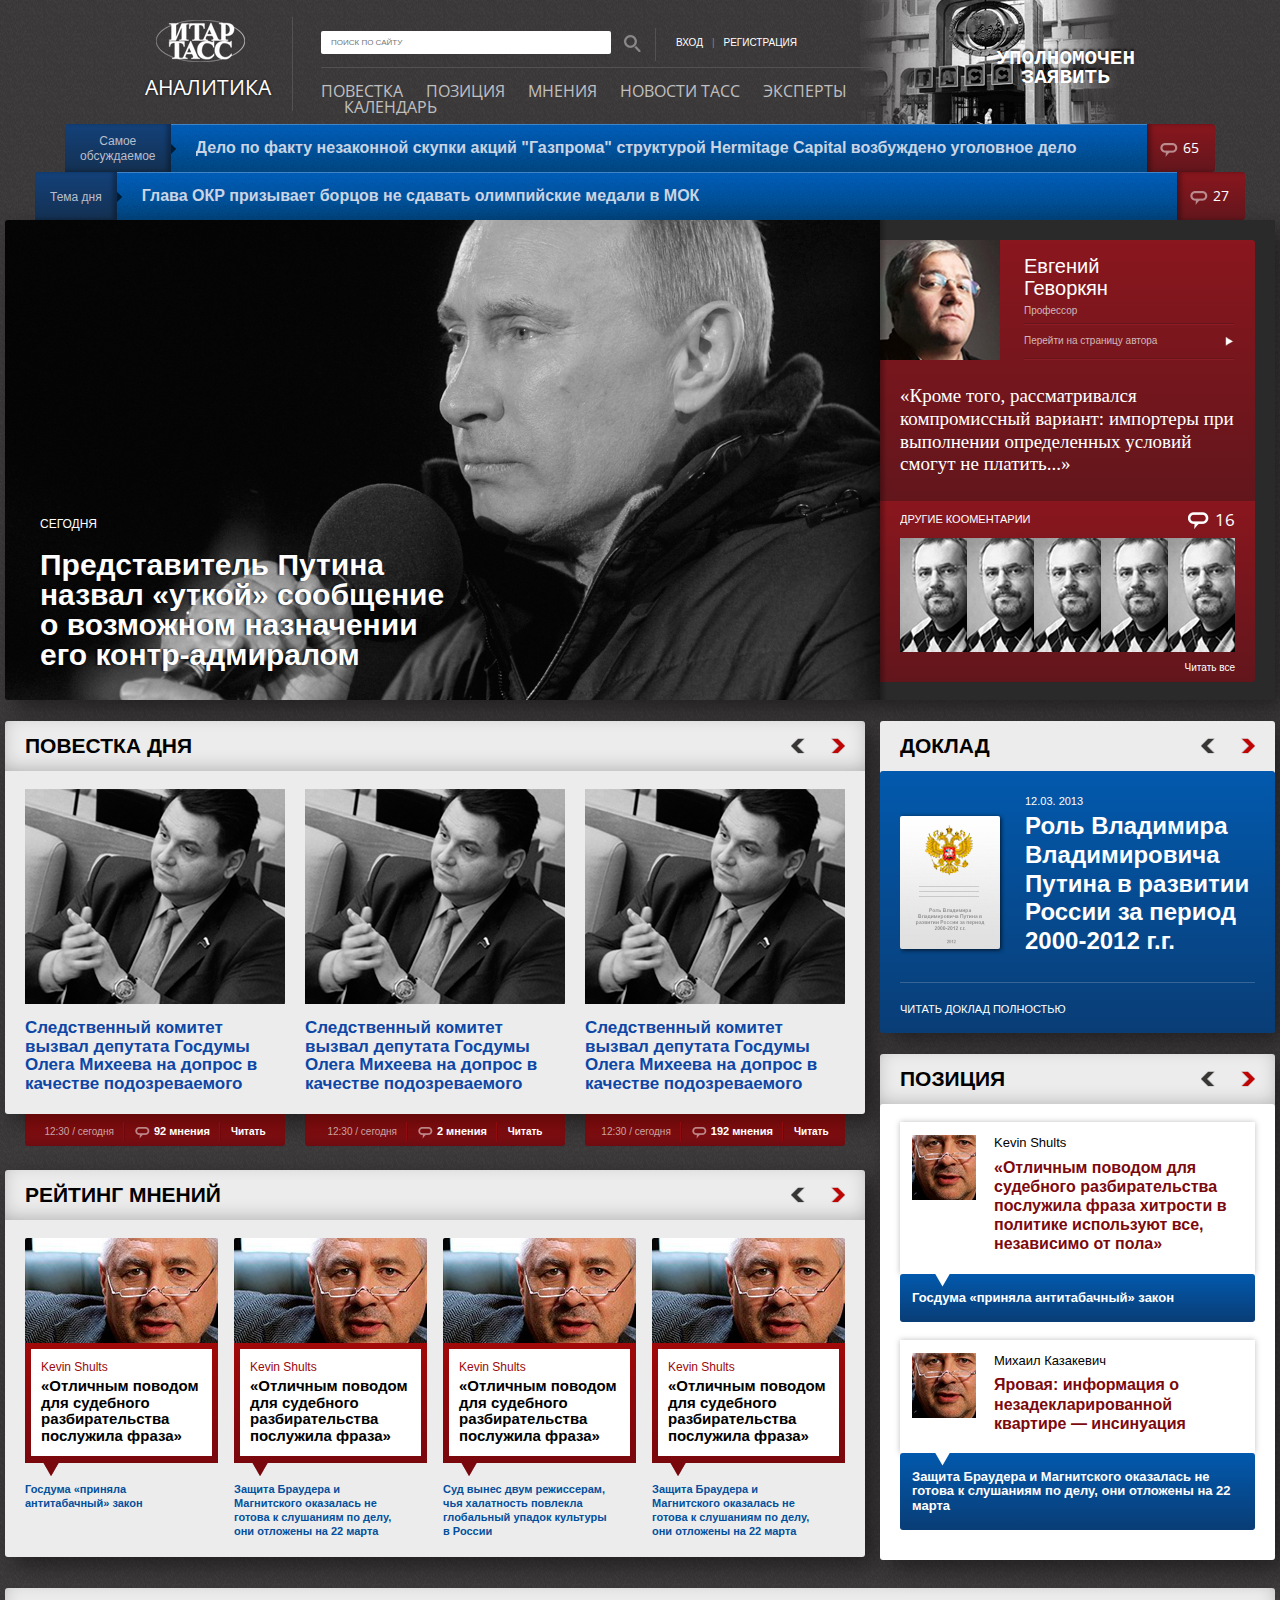
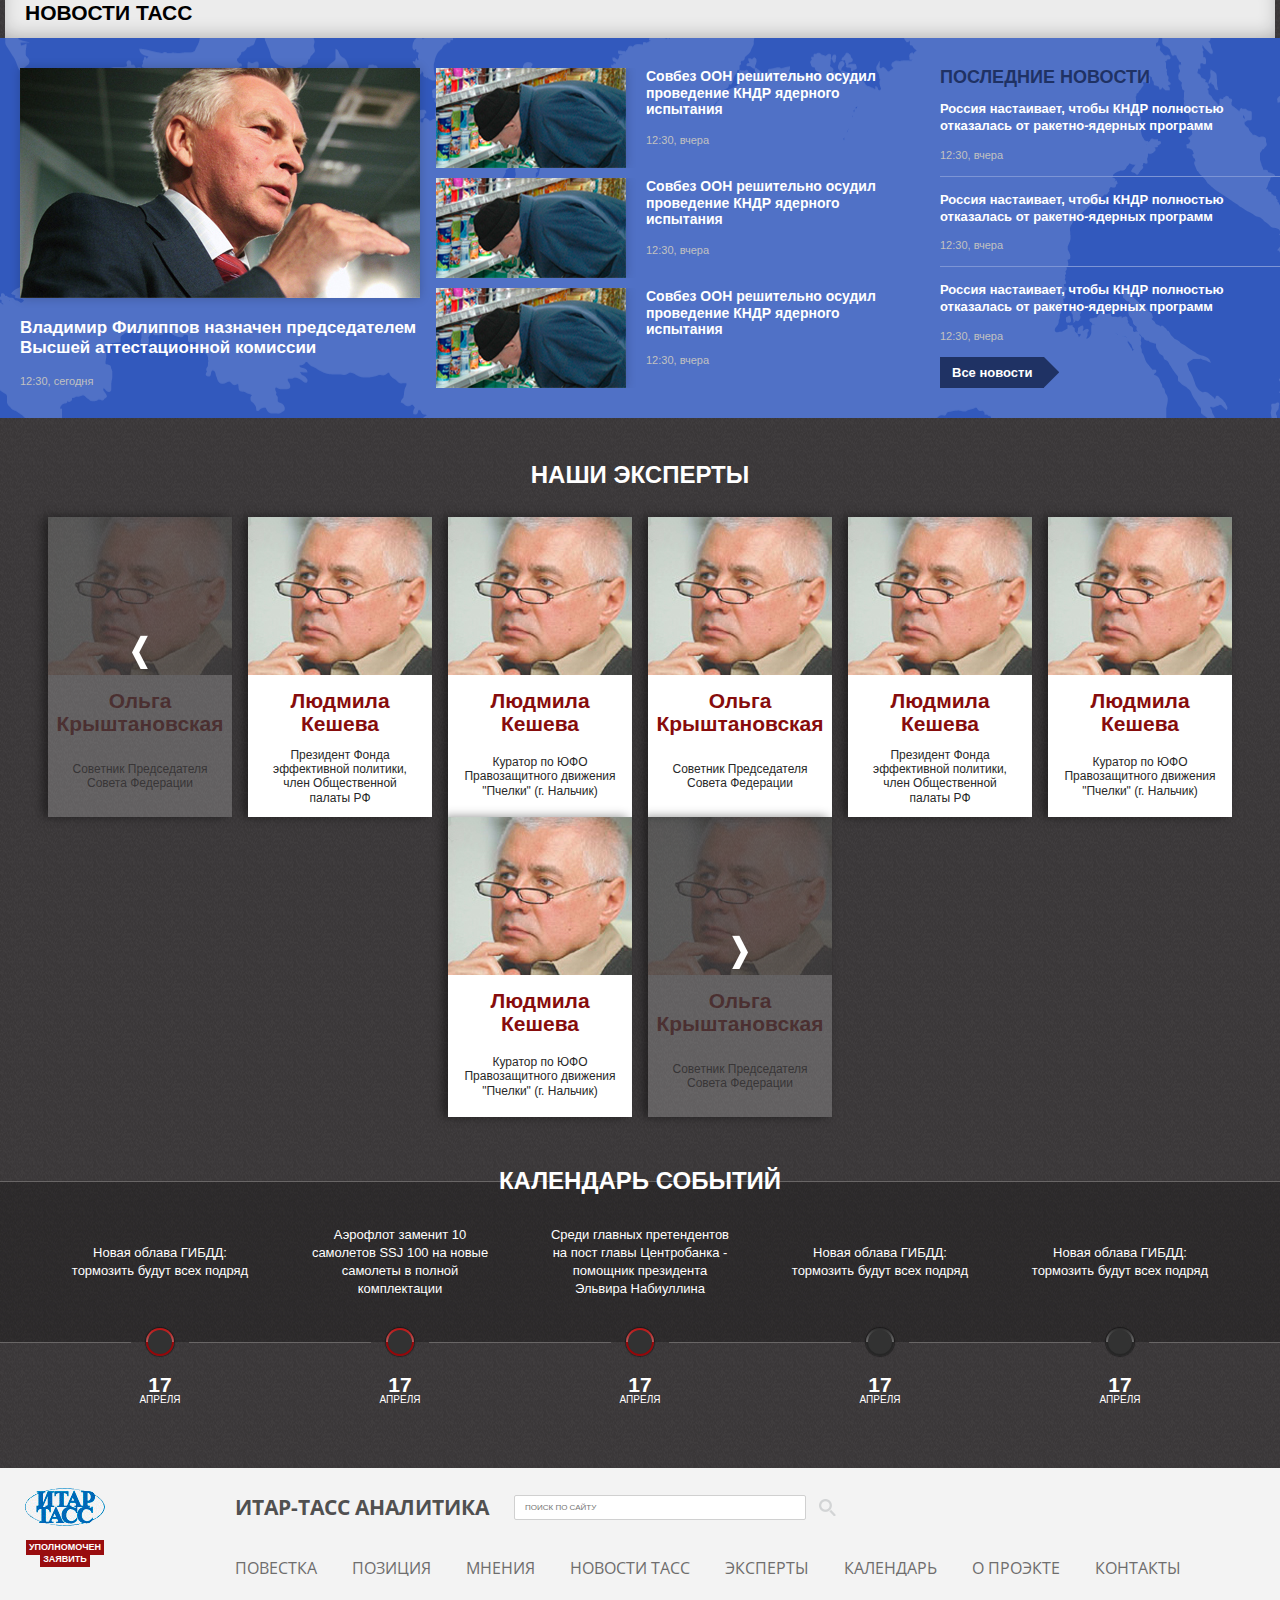
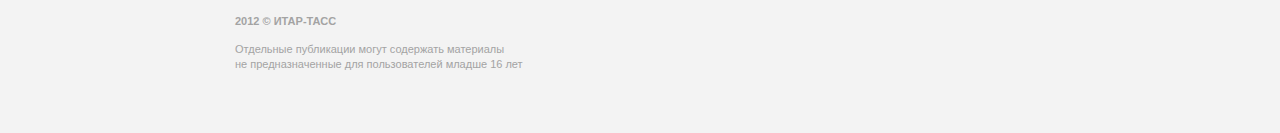
==== index.html @ 20879759 "all pages without popup and fixing in ie7-8" ====
<!doctype html>
<!--[if lte IE 8]><html lang="ru-RU" class="lteie8"><![endif]-->
<!--[if gt IE 8]><!--><html lang="ru-RU"><!--<![endif]-->
<head>
	<meta charset="utf-8">
	<title>Template</title>
	<link rel="stylesheet" media="screen" href="css/screen.css" >
	<!--[if lt IE 9]><script src="js/html5shiv.js"></script><![endif]-->
	<link href='http://fonts.googleapis.com/css?family=Open+Sans+Condensed:700&subset=latin,cyrillic' rel='stylesheet' type='text/css'>
	<script src="js/jquery.min.js"></script>
	<script src="js/common.js"></script>
</head>
<body>
<!-- BEGIN .wrap -->
<section class="wrap">
	<!-- BEGIN .header -->
	<header class="header">
		<a class="header__logo" href="#">	
			<i></i>
			<span>аналитика</span>
			<strong>ИТАР ТАСС</strong>			
		</a>
		<div class="header__block">
			<div class="header__top">
				<form class="search-form" action="">
					<input type="text" placeholder="ПОИСК ПО САЙТУ">
					<button type="submit"><i></i></button>
				</form>
				<div class="header__login">
					<a href="#">вход</a>
					<span>|</span>
					<a href="#">регистрация</a>
				</div>
			</div>
			<nav class="nav">
				<ul>
					<li><a href="#">Повестка</a></li>
					<li><a href="#">Позиция</a></li>
					<li><a href="#">Мнения</a></li>
					<li><a href="#">Новости ТАСС</a></li>
					<li><a href="#">Эксперты</a></li>
					<li><a href="#">Календарь</a></li>                     
				</ul>
			</nav>
		</div>
		<a class="header__link" href="#">уполномочен<br>заявить</a>
	</header>
	<!-- END .header -->
</section>
<section class="wrap wrap_main">
	<!-- BEGIN .main-top -->
	<div class="main-top">
		<div class="main-top__item main-top__item_discussed">
			<div class="main-top__title"><span>Самое<br>обсуждаемое</span><i></i></div>
			<div class="main-top__comm"><a href="#">65<i></i></a></div>
			<div class="main-top__link">
				<a href="#">Дело по факту незаконной скупки акций "Газпрома" структурой Hermitage Capital возбуждено уголовное дело</a>
			</div>			
		</div>
		<div class="main-top__item main-top__item_topic-day">
			<div class="main-top__title"><span>Тема дня</span><i></i></div>
			<div class="main-top__comm"><a href="#">27<i></i></a></div>
			<div class="main-top__link">
				<a href="#">Глава ОКР призывает борцов не сдавать олимпийские медали в МОК</a>
			</div>
		</div>
	</div>
	<!-- END .main-top -->
	<!-- BEGIN .main-block -->
	<div class="main-block">
		<div class="main-post">
			<a href="#">
				<img src="img/pic1.jpg" alt="">
				<div class="main-post__title">
					<span>Сегодня</span>
					<h1>Представитель Путина назвал «уткой» сообщение о возможном назначении его контр-адмиралом</h1>
				</div>
			</a>
		</div>
		<div class="main-author">
			<div class="main-author__top">
				<div class="main-author__info">
					<div class="main-author__pic">
						<a href="#"><img src="img/pic2.jpg" alt=""></a>
					</div>
					<div class="main-author__detail">
						<a class="main-author__name" href="#">Евгений<br>Геворкян</a>
						<span>Профессор</span>
						<a class="main-author__link" href="#">Перейти на страницу автора<i></i></a>
					</div>
				</div>
				<p>«Кроме того, рассматривался компромиссный вариант: импортеры при выполнении определенных условий смогут не платить...»</p>
			</div>
			<div class="main-author__comm">
				<div class="main-author__title">
					<span>Другие кооментарии</span>
					<a href="#">16<i></i></a>
				</div>
				<ul>
					<li><a href="#"><img src="img/pic3.jpg" alt=""></a></li>
					<li><a href="#"><img src="img/pic3.jpg" alt=""></a></li>
					<li><a href="#"><img src="img/pic3.jpg" alt=""></a></li>
					<li><a href="#"><img src="img/pic3.jpg" alt=""></a></li>
					<li><a href="#"><img src="img/pic3.jpg" alt=""></a></li>
				</ul>
				<div class="main-author__all">
					<a href="#">Читать все</a>
				</div>
			</div>
			</div>
		</div>
	</div>
	<!-- END .main-block -->
	<section class="l-cols l-cols_main">
		<section class="l-col-1">
			<!-- BEGIN .block -->		
			<div class="block">
				<div class="title">
					<h2 class="h2">повестка дня</h2>
					<div class="nav-btns">
						<button class="nav-btns__prev disabled"></button>
						<button class="nav-btns__next"></button>
					</div>
				</div>
				<div class="agenda">
					<ul class="agenda__list">
						<li class="agenda__item">
							<a href="#"><img src="img/pic4.jpg" alt=""></a>
							<a href="#">Следственный комитет вызвал депутата Госдумы Олега Михеева на допрос в качестве подозреваемого</a>
							<div class="agenda__meta">
								<ul>
									<li>12:30 / сегодня</li>
									<li><a href="#"><strong>92 мнения<i></i></strong></a></li>
									<li><a href="#">Читать</a></li>
								</ul>
							</div>
						</li>
						<li class="agenda__item">
							<a href="#"><img src="img/pic4.jpg" alt=""></a>
							<a href="#">Следственный комитет вызвал депутата Госдумы Олега Михеева на допрос в качестве подозреваемого</a>
							<div class="agenda__meta">
								<ul>
									<li>12:30 / сегодня</li>
									<li><a href="#"><strong>2 мнения<i></i></strong></a></li>
									<li><a href="#">Читать</a></li>
								</ul>
							</div>
						</li>
						<li class="agenda__item">
							<a href="#"><img src="img/pic4.jpg" alt=""></a>
							<a href="#">Следственный комитет вызвал депутата Госдумы Олега Михеева на допрос в качестве подозреваемого</a>
							<div class="agenda__meta">
								<ul>
									<li>12:30 / сегодня</li>
									<li><a href="#"><strong>192 мнения<i></i></strong></a></li>
									<li><a href="#">Читать</a></li>
								</ul>
							</div>
						</li>
					</ul>
				</div>
			</div>
			<!-- END .block -->
			<!-- BEGIN .block -->		
			<div class="block">
				<div class="title">
					<h2 class="h2">рейтинг мнений</h2>
					<div class="nav-btns">
						<button class="nav-btns__prev disabled"></button>
						<button class="nav-btns__next"></button>
					</div>
				</div>
				<div class="top-opinions">
					<ul class="top-opinions__list">
						<li class="top-opinions__item">
							<div class="top-opinions__pic">
								<a href="#"><img src="img/pic5.jpg" alt=""></a>
							</div>
							<div class="top-opinions__info">
								<a href="#">
									<span>Kevin Shults</span>
									<p>«Отличным поводом для судебного разбирательства послужила фраза»</p>
									<i></i>
								</a>
							</div>
							<div class="top-opinions__link">
								<a href="#">Госдума «приняла антитабачный» закон</a>
							</div>
						</li>
						<li class="top-opinions__item">
							<div class="top-opinions__pic">
								<a href="#"><img src="img/pic5.jpg" alt=""></a>
							</div>
							<div class="top-opinions__info">
								<a href="#">
									<span>Kevin Shults</span>
									<p>«Отличным поводом для судебного разбирательства послужила фраза»</p>
									<i></i>
								</a>
							</div>
							<div class="top-opinions__link">
								<a href="#">Защита Браудера и Магнитского оказалась не готова к слушаниям по делу, они отложены на 22 марта</a>
							</div>
						</li>
						<li class="top-opinions__item">
							<div class="top-opinions__pic">
								<a href="#"><img src="img/pic5.jpg" alt=""></a>
							</div>
							<div class="top-opinions__info">
								<a href="#">
									<span>Kevin Shults</span>
									<p>«Отличным поводом для судебного разбирательства послужила фраза»</p>
									<i></i>
								</a>
							</div>
							<div class="top-opinions__link">
								<a href="#">Cуд вынес двум режиссерам, чья халатность повлекла глобальный упадок культуры в России</a>
							</div>
						</li>
						<li class="top-opinions__item">
							<div class="top-opinions__pic">
								<a href="#"><img src="img/pic5.jpg" alt=""></a>
							</div>
							<div class="top-opinions__info">
								<a href="#">
									<span>Kevin Shults</span>
									<p>«Отличным поводом для судебного разбирательства послужила фраза»</p>
									<i></i>
								</a>
							</div>
							<div class="top-opinions__link">
								<a href="#">Защита Браудера и Магнитского оказалась не готова к слушаниям по делу, они отложены на 22 марта</a>
							</div>
						</li>
					</ul>
				</div>
			</div>
			<!-- END .block -->
		</section>
		<aside class="l-col-2">
			<!-- BEGIN .block -->			
			<div class="block">
				<div class="title title_mod-1">
					<h2 class="h2">доклад</h2>
					<div class="nav-btns">
						<button class="nav-btns__prev disabled"></button>
						<button class="nav-btns__next"></button>
					</div>
				</div>
				<div class="aside-report">
					<div class="aside-report__detail">
						<a href="#"><img src="img/pic6.jpg" alt=""></a>
						<p>
							<span>12.03. 2013</span>
							<a href="#">Роль Владимира Владимировича Путина в развитии России за период 2000-2012 г.г.</a>
						</p>
					</div>
					<div class="aside-report__more">
						<a href="#">Читать доклад полностью</a>
					</div>
				</div>
			</div>
			<!-- END .block -->
			<!-- BEGIN .block -->			
			<div class="block">
				<div class="title title_mod">
					<h2 class="h2">Позиция</h2>
					<div class="nav-btns">
						<button class="nav-btns__prev disabled"></button>
						<button class="nav-btns__next"></button>
					</div>
				</div>
				<div class="aside-position">
					<ul class="aside-position__list">
						<li class="aside-position__item">
							<div class="aside-position__detail">
								<a href="#"><img src="img/pic7.jpg" alt=""></a>
								<p>
									<span><a href="#">Kevin Shults</a></span>
									<a href="#">«Отличным поводом для судебного разбирательства послужила фраза хитрости в политике используют все, независимо от пола»</a>
								</p>
							</div>
							<div class="aside-position__desc">
								<p>Госдума «приняла антитабачный» закон</p><i></i>
							</div>
						</li>
						<li class="aside-position__item">
							<div class="aside-position__detail">
								<a href="#"><img src="img/pic7.jpg" alt=""></a>
								<p>
									<span><a href="#">Михаил Казакевич</a></span>
									<a href="#">Яровая: информация о незадекларированной квартире — инсинуация</a>
								</p>
							</div>
							<div class="aside-position__desc">
								<p>Защита Браудера и Магнитского оказалась не готова к слушаниям по делу, они отложены на 22 марта</p><i></i>
							</div>
						</li>
					</ul>
				</div>
				</div>
			</div>
			<!-- END .block -->
		</aside>
	</section>	
</section>
<!-- END .wrap -->
<!-- BEGIN .news -->
<div class="wrap wrap_main">
	<div class="title">
		<h2 class="h2">новости тасс</h2>
	</div>
</div>
<section class="news">
	<div class="wrap wrap_main">
		<div class="news__top">
			<a href="#"><img src="img/pic8.jpg" alt=""></a>
			<a href="#">Владимир Филиппов назначен председателем Высшей аттестационной комиссии</a>
			<span>12:30, сегодня</span>
		</div>
		<div class="news__list">
			<ul>
				<li>
					<a href="#"><img src="img/pic9.jpg" alt=""></a>
					<p>
						<a href="#">Совбез ООН решительно осудил проведение КНДР ядерного испытания</a>
						<span>12:30, вчера</span>
					</p>
				</li>
				<li>
					<a href="#"><img src="img/pic9.jpg" alt=""></a>
					<p>
						<a href="#">Совбез ООН решительно осудил проведение КНДР ядерного испытания</a>
						<span>12:30, вчера</span>
					</p>
				</li>
				<li>
					<a href="#"><img src="img/pic9.jpg" alt=""></a>
					<p>
						<a href="#">Совбез ООН решительно осудил проведение КНДР ядерного испытания</a>
						<span>12:30, вчера</span>
					</p>
				</li>
			</ul>
		</div>
		<div class="news__last">
			<strong>последние новости</strong>
			<ul>
				<li>
					<a href="#">Россия настаивает, чтобы КНДР полностью отказалась от ракетно-ядерных программ</a>
					<span>12:30, вчера</span>
				</li>
				<li>
					<a href="#">Россия настаивает, чтобы КНДР полностью отказалась от ракетно-ядерных программ</a>
					<span>12:30, вчера</span>
				</li>
				<li>
					<a href="#">Россия настаивает, чтобы КНДР полностью отказалась от ракетно-ядерных программ</a>
					<span>12:30, вчера</span>
				</li>
			</ul>
			<a class="news__all" href="#">Все новости<i></i></a>
		</div>
	</div>
</section>
<!-- END .news -->
<!-- BEGIN .main-experts -->
<sectoion class="main-experts">
		<h2 class="h2">наши эксперты</h2>
		<ul class="main-experts__list">
			<li class="main-experts__prev">
				<div class="main-experts__item">
					<a href="#"><img src="img/pic10.jpg" alt=""></a>
					<a href="#">Ольга Крыштановская</a>
					<p><span>Советник Председателя Совета Федерации</span></p>			
				</div>
				<i></i>
			</li>
			<li>
				<div class="main-experts__item">
					<a href="#"><img src="img/pic10.jpg" alt=""></a>
					<a href="#">Людмила Кешева</a>
					<p><span>Президент Фонда эффективной политики, член Общественной палаты РФ</span></p>	
				</div>
				<i></i>
			</li>
			<li>
				<div class="main-experts__item">
					<a href="#"><img src="img/pic10.jpg" alt=""></a>
					<a href="#">Людмила Кешева</a>
					<p><span>Куратор по ЮФО Правозащитного движения "Пчелки" (г. Нальчик)</span></p>			
				</div>
				<i></i>
			</li>
			<li>
				<div class="main-experts__item">
					<a href="#"><img src="img/pic10.jpg" alt=""></a>
					<a href="#">Ольга Крыштановская</a>
					<p><span>Советник Председателя Совета Федерации</span></p>			
				</div>
				<i></i>
			</li>
			<li>
				<div class="main-experts__item">
					<a href="#"><img src="img/pic10.jpg" alt=""></a>
					<a href="#">Людмила Кешева</a>
					<p><span>Президент Фонда эффективной политики, член Общественной палаты РФ</span></p>	
				</div>
				<i></i>
			</li>
			<li>
				<div class="main-experts__item">
					<a href="#"><img src="img/pic10.jpg" alt=""></a>
					<a href="#">Людмила Кешева</a>
					<p><span>Куратор по ЮФО Правозащитного движения "Пчелки" (г. Нальчик)</span></p>
				</div>
				<i></i>
			</li>
			<li>
				<div class="main-experts__item">
					<a href="#"><img src="img/pic10.jpg" alt=""></a>
					<a href="#">Людмила Кешева</a>
					<p><span>Куратор по ЮФО Правозащитного движения "Пчелки" (г. Нальчик)</span></p>			
				</div>
				<i></i>
			</li>
			<li class="main-experts__next">
				<div class="main-experts__item">
					<a href="#"><img src="img/pic10.jpg" alt=""></a>
					<a href="#">Ольга Крыштановская</a>
					<p><span>Советник Председателя Совета Федерации</span></p>			
				</div>
				<i></i>
			</li>
		</ul>
</sectoion>
<!-- END .main-experts -->
<!-- BEGIN .main-events -->
<section class="main-events">
	<h2 class="h2"><strong><span>календарь событий</span><i></i></strong></h2>
	<div class="main-events__list">
		<ul>
			<li>
				<a href="#">
					<span>Новая облава ГИБДД: тормозить будут всех подряд</span>
					<div class="cr">
						<i class="cr__ins"><i></i></i>
						<i class="cr__bg"></i>
					</div>
				</a>
				<div class="mein-events__date"><strong>17</strong> апреля</div>
			</li>
			<li>
				<a href="#">
					<span>Аэрофлот заменит 10 самолетов SSJ 100 на новые самолеты в полной комплектации</span>
					<div class="cr">
						<i class="cr__ins"><i></i></i>
						<i class="cr__bg"></i>
					</div>
				</a>
				<div class="mein-events__date"><strong>17</strong> апреля</div>
			</li>
			<li>
				<a href="#">
					<span>Среди главных претендентов на пост главы Центробанка - помощник президента Эльвира Набиуллина</span>
					<div class="cr">
						<i class="cr__ins"><i></i></i>
						<i class="cr__bg"></i>
					</div>
				</a>
				<div class="mein-events__date"><strong>17</strong> апреля</div>
			</li>
			<li class="disabled">
				<a href="#">
					<span>Новая облава ГИБДД: тормозить будут всех подряд</span>
					<div class="cr">
						<i class="cr__ins"><i></i></i>
						<i class="cr__bg"></i>
					</div>
				</a>
				<div class="mein-events__date"><strong>17</strong> апреля</div>
			</li>
			<li class="disabled">
				<a href="#">
					<span>Новая облава ГИБДД: тормозить будут всех подряд</span>
					<div class="cr">
						<i class="cr__ins"><i></i></i>
						<i class="cr__bg"></i>
					</div>
				</a>
				<div class="mein-events__date"><strong>17</strong> апреля</div>
			</li>
		</ul>
	</div>
</section>
<!-- END .main-events -->
<!-- BEGIN .footer -->
<footer class="footer footer_main">
	<div class="wrap">
		<a class="footer__logo" href="#">
			<i></i>
			<strong>
				<span>уполномочен</span>
				<span>заявить</span>
			</strong>
		</a>
		<div class="footer__top">
			<h2 class="h2">ИТАР-ТАСС АНАЛИТИКА</h2>
			<form class="search-form" action="">
				<input type="text" placeholder="ПОИСК ПО САЙТУ">
				<button type="submit"><i></i></button>
			</form>
		</div>
		<nav class="nav">
			<ul>
				<li><a href="#">Повестка</a></li>
				<li><a href="#">Позиция</a></li>
				<li><a href="#">Мнения</a></li>
				<li><a href="#">Новости ТАСС</a></li>
				<li><a href="#">Эксперты</a></li>
				<li><a href="#">Календарь</a></li>  
				<li><a href="#">О проэкте</a></li>
				<li><a href="#">Контакты</a></li>                   
			</ul>
		</nav>
		<div class="copyright">
			<strong>2012 © итар-тасс</strong>
			<p>Отдельные публикации могут содержать материалы<br>не предназначенные для пользователей младше 16 лет</p>
		</div>
	</div>
</footer>
<!-- END .footer -->
</body>
</html>
---- css/screen.css ----
.main-top__title { background: url('[data-uri]'); background: -webkit-gradient(linear, 50% 0%, 50% 100%, color-stop(0%, #13417a), color-stop(100%, #143051)); background: -webkit-linear-gradient(#13417a, #143051); background: -moz-linear-gradient(#13417a, #143051); background: -o-linear-gradient(#13417a, #143051); background: linear-gradient(#13417a, #143051); }

.block-all, .aside-report, .aside-position__desc, .theme { background: url('[data-uri]'); background: -webkit-gradient(linear, 50% 0%, 50% 100%, color-stop(0%, #0259ad), color-stop(100%, #093d76)); background: -webkit-linear-gradient(#0259ad, #093d76); background: -moz-linear-gradient(#0259ad, #093d76); background: -o-linear-gradient(#0259ad, #093d76); background: linear-gradient(#0259ad, #093d76); }

.main-top__comm, .main-author__top, .main-author__comm { background: url('[data-uri]'); background: -webkit-gradient(linear, 50% 0%, 50% 100%, color-stop(0%, #8a161e), color-stop(100%, #62161c)); background: -webkit-linear-gradient(#8a161e, #62161c); background: -moz-linear-gradient(#8a161e, #62161c); background: -o-linear-gradient(#8a161e, #62161c); background: linear-gradient(#8a161e, #62161c); }

.top-opinions__info, .theme_red { background: url('[data-uri]'); background: -webkit-gradient(linear, 50% 0%, 50% 100%, color-stop(0%, #a20909), color-stop(100%, #79080d)); background: -webkit-linear-gradient(#a20909, #79080d); background: -moz-linear-gradient(#a20909, #79080d); background: -o-linear-gradient(#a20909, #79080d); background: linear-gradient(#a20909, #79080d); }

.block, .main-block { box-shadow: rgba(0, 0, 0, 0.45) 9px 9px 21px; }

.l-cols:after, .news .wrap:after { content: "."; display: block; height: 0; clear: both; visibility: hidden; }

.header__logo strong { font: 0/0 a; text-shadow: none; color: transparent; }

* { margin: 0; padding: 0; }

html, body { height: 100%; }

body { background: url(../img/body-bg.jpg); font-family: Arial, Tahoma, sans-serif; font-weight: 400; font-size: 14px; color: #231f20; line-height: 1; }

a img, fieldset { border: none; }

a { text-decoration: none; }

li { list-style: none; }

textarea, button, select, input { border: none; outline: none; }

button { line-height: 1; cursor: pointer; }

table { border-spacing: 0; border-collapse: collapse; }

.wrap { width: 990px; margin: 0 auto; }

.wrap_main { width: 1270px; }

.h1 { font-size: 30px; color: white; }

.h2 { font-size: 21px; color: black; text-transform: uppercase; }

.title { position: relative; height: 50px; padding-left: 20px; background: #ececec; border-radius: 3px 3px 0 0; box-shadow: rgba(0, 0, 0, 0.3) 0 -5px 20px -5px inset; line-height: 50px; }

.title_mod, .title_mod-1, .title_mod-2 { padding-bottom: 2px; margin-bottom: -2px; }

.title_mod-2 { height: auto; padding: 18px 20px 14px 20px; line-height: 1; }
.title_mod-2 .h2 { margin-bottom: 5px; }
.title_mod-2 a { font-size: 18px; font-weight: bold; color: #0a437e; }

.title_mod-1 { box-shadow: none; }

.nav-btns { position: absolute; top: 17px; right: 20px; }
.nav-btns button { float: left; }
.nav-btns button:first-child { margin-right: 26px; }
.nav-btns button.disabled { cursor: default; }

.nav-btns__prev { background: url('../img/icons-s2df5800380.png') 0 -477px no-repeat; width: 14px; height: 16px; }
.nav-btns__prev.disabled { background: url('../img/icons-s2df5800380.png') 0 -503px no-repeat; width: 14px; height: 16px; }

.nav-btns__next { background: url('../img/icons-s2df5800380.png') 0 -551px no-repeat; width: 14px; height: 16px; }
.nav-btns__next.disabled { background: url('../img/icons-s2df5800380.png') 0 -451px no-repeat; width: 14px; height: 16px; }

.block { position: relative; border-radius: 3px; z-index: 5; }

.block-all { padding-top: 3px; margin-top: -3px; height: 30px; padding: 0 20px; line-height: 30px; margin-bottom: 20px; border-radius: 0 0 3px 3px; }
.block-all a { position: relative; padding-right: 10px; font-size: 10px; font-weight: bold; color: white; text-transform: uppercase; }
.block-all i { position: absolute; top: 3px; right: 0; background: url('../img/icons-s2df5800380.png') 0 -777px no-repeat; width: 4px; height: 7px; }

.header { position: relative; height: 124px; background: url(../img/header-bg.png) no-repeat 98% 0; }
.header .search-form { margin-right: 20px; padding: 3px 0 7px 0; border-right: 1px solid #525252; }

.header__logo { position: relative; float: left; width: 147px; height: 94px; margin: 17px 28px 0 0; border-right: 1px solid #525252; }
.header__logo i { display: block; margin: 3px 0 15px 11px; background: url('../img/icons-s2df5800380.png') 0 -48px no-repeat; width: 89px; height: 42px; }
.header__logo span { font-family: "Open Sans Condensed", Arial, Tahoma, sans-serif; font-size: 21px; text-transform: uppercase; color: white; text-shadow: rgba(0, 0, 0, 0.75) 0 0 3px; }

.header__block { float: left; width: 562px; margin-top: 28px; }

.header__top { margin-bottom: 15px; padding-bottom: 6px; border-bottom: 1px solid #525252; overflow: hidden; }

.header__login { float: left; margin-top: 10px; font-family: Tahoma, Arial, sans-serif; font-size: 10px; text-transform: uppercase; }
.header__login a, .header__login span { float: left; }
.header__login a { color: white; }
.header__login span { padding: 0 9px; color: gray; }

.header__link { position: absolute; top: 50px; right: 0; text-align: center; font-family: "Courier New", Arial, Tahoma, sans-serif; font-size: 21px; font-weight: bold; line-height: 0.9; color: white; text-shadow: rgba(0, 0, 0, 0.75) 0 -2px 2px; text-transform: uppercase; }

.search-form { float: left; }
.search-form input, .search-form button { float: left; }
.search-form input { width: 270px; height: 23px; padding: 0 10px; background: white; border-radius: 2px; font-family: Tahoma, Arial, sans-serif; font-size: 8px; }
.search-form button { padding: 4px 14px 2px 13px; background: none; }
.search-form button i { display: block; background: url('../img/icons-s2df5800380.png') 0 -333px no-repeat; width: 17px; height: 17px; }

.nav ul { overflow: hidden; }
.nav li { float: left; margin-left: 23px; }
.nav li:first-child { margin: 0; }
.nav a { font-family: "Open Sans Condensed", Arial, Tahoma, sans-serif; font-size: 16px; color: silver; text-transform: uppercase; }

.footer { background: #f3f3f3; }
.footer .wrap { position: relative; width: 900px; height: 238px; padding: 27px 0 0 90px; }
.footer .search-form input { border: 1px solid #d0d0d0; }
.footer .search-form button i { background: url('../img/icons-s2df5800380.png') 0 -235px no-repeat; width: 17px; height: 17px; }
.footer .nav { margin-bottom: 40px; }
.footer .nav li { margin-left: 35px; }
.footer .nav li:first-child { margin: 0; }
.footer .nav a { color: #6e6d6d; }

.footer_main .wrap { width: 1040px; padding: 27px 0 0 230px; }
.footer_main .wrap .footer__logo { left: 20px; }

.footer__logo { position: absolute; top: 20px; left: -120px; }
.footer__logo i { display: block; background: url('../img/icons-s2df5800380.png') 0 0 no-repeat; width: 80px; height: 38px; }
.footer__logo strong { position: absolute; top: 50px; left: 0; width: 100%; text-align: center; }
.footer__logo span { position: relative; top: -5px; display: inline-block; padding: 3px; background: #990d0f; text-transform: uppercase; font-size: 9px; color: white; }
.footer__logo span:first-child { top: 0px; }

.footer__top { margin-bottom: 40px; overflow: hidden; }
.footer__top .h2 { float: left; height: 25px; margin-right: 25px; line-height: 25px; font-family: "Open Sans Condensed", Arial, Tahoma, sans-serif; font-size: 21px; color: #505050; }

.copyright { font-size: 11px; color: #a3a3a3; }
.copyright strong { text-transform: uppercase; }
.copyright p { margin-top: 15px; line-height: 1.3; }

.main-top__title { background: url('[data-uri]'); background: -webkit-gradient(linear, 50% 0%, 50% 100%, color-stop(0%, #13417a), color-stop(100%, #143051)); background: -webkit-linear-gradient(#13417a, #143051); background: -moz-linear-gradient(#13417a, #143051); background: -o-linear-gradient(#13417a, #143051); background: linear-gradient(#13417a, #143051); }

.block-all, .aside-report, .aside-position__desc, .theme { background: url('[data-uri]'); background: -webkit-gradient(linear, 50% 0%, 50% 100%, color-stop(0%, #0259ad), color-stop(100%, #093d76)); background: -webkit-linear-gradient(#0259ad, #093d76); background: -moz-linear-gradient(#0259ad, #093d76); background: -o-linear-gradient(#0259ad, #093d76); background: linear-gradient(#0259ad, #093d76); }

.main-top__comm, .main-author__top, .main-author__comm { background: url('[data-uri]'); background: -webkit-gradient(linear, 50% 0%, 50% 100%, color-stop(0%, #8a161e), color-stop(100%, #62161c)); background: -webkit-linear-gradient(#8a161e, #62161c); background: -moz-linear-gradient(#8a161e, #62161c); background: -o-linear-gradient(#8a161e, #62161c); background: linear-gradient(#8a161e, #62161c); }

.top-opinions__info, .theme_red { background: url('[data-uri]'); background: -webkit-gradient(linear, 50% 0%, 50% 100%, color-stop(0%, #a20909), color-stop(100%, #79080d)); background: -webkit-linear-gradient(#a20909, #79080d); background: -moz-linear-gradient(#a20909, #79080d); background: -o-linear-gradient(#a20909, #79080d); background: linear-gradient(#a20909, #79080d); }

.block, .main-block { box-shadow: rgba(0, 0, 0, 0.45) 9px 9px 21px; }

.l-cols:after, .news .wrap:after { content: "."; display: block; height: 0; clear: both; visibility: hidden; }

.header__logo strong { font: 0/0 a; text-shadow: none; color: transparent; }

.l-col-1 { float: left; width: 677px; }

.l-col-2 { float: right; width: 295px; }

.l-cols_main .l-col-1 { width: 860px; }
.l-cols_main .l-col-2 { width: 395px; }

.main-top__title { background: url('[data-uri]'); background: -webkit-gradient(linear, 50% 0%, 50% 100%, color-stop(0%, #13417a), color-stop(100%, #143051)); background: -webkit-linear-gradient(#13417a, #143051); background: -moz-linear-gradient(#13417a, #143051); background: -o-linear-gradient(#13417a, #143051); background: linear-gradient(#13417a, #143051); }

.block-all, .aside-report, .aside-position__desc, .theme { background: url('[data-uri]'); background: -webkit-gradient(linear, 50% 0%, 50% 100%, color-stop(0%, #0259ad), color-stop(100%, #093d76)); background: -webkit-linear-gradient(#0259ad, #093d76); background: -moz-linear-gradient(#0259ad, #093d76); background: -o-linear-gradient(#0259ad, #093d76); background: linear-gradient(#0259ad, #093d76); }

.main-top__comm, .main-author__top, .main-author__comm { background: url('[data-uri]'); background: -webkit-gradient(linear, 50% 0%, 50% 100%, color-stop(0%, #8a161e), color-stop(100%, #62161c)); background: -webkit-linear-gradient(#8a161e, #62161c); background: -moz-linear-gradient(#8a161e, #62161c); background: -o-linear-gradient(#8a161e, #62161c); background: linear-gradient(#8a161e, #62161c); }

.top-opinions__info, .theme_red { background: url('[data-uri]'); background: -webkit-gradient(linear, 50% 0%, 50% 100%, color-stop(0%, #a20909), color-stop(100%, #79080d)); background: -webkit-linear-gradient(#a20909, #79080d); background: -moz-linear-gradient(#a20909, #79080d); background: -o-linear-gradient(#a20909, #79080d); background: linear-gradient(#a20909, #79080d); }

.block, .main-block { box-shadow: rgba(0, 0, 0, 0.45) 9px 9px 21px; }

.l-cols:after, .news .wrap:after { content: "."; display: block; height: 0; clear: both; visibility: hidden; }

.header__logo strong { font: 0/0 a; text-shadow: none; color: transparent; }

.main-top__item { height: 48px; border-radius: 3px 3px 3px 0; overflow: hidden; }

.main-top__item_discussed { margin: 0 60px; }

.main-top__item_topic-day { margin: 0 30px; }

.main-top__title, .main-top__link, .main-top__comm { height: 48px; line-height: 48px; }

.main-top__title { position: relative; float: left; padding: 0 15px; box-shadow: rgba(0, 0, 0, 0.3) -4px -1px 4px inset; text-align: center; font-size: 12px; color: #b8bfcc; z-index: 5; }
.main-top__title span { display: inline-block; vertical-align: middle; line-height: 1.2; }
.main-top__title i { position: absolute; top: 20px; right: -5px; background: url('../img/icons-s2df5800380.png') 0 -720px no-repeat; width: 5px; height: 10px; }

.main-top__comm { position: relative; float: right; padding: 0 16px 0 36px; box-shadow: rgba(0, 0, 0, 0.3) 4px 0 4px inset; }
.main-top__comm a { font-family: "Open Sans Condensed", Arial, Tahoma, sans-serif; font-size: 14px; color: white; }
.main-top__comm i { position: absolute; top: 19px; left: 13px; background: url('../img/icons-s2df5800380.png') 0 -427px no-repeat; width: 18px; height: 14px; }

.main-top__link { padding: 0 25px; background: url(../img/main-top-bg.png); box-shadow: rgba(255, 255, 255, 0.25) -2px 3px 0 -2px inset; overflow: hidden; }
.main-top__link a { display: block; text-overflow: ellipsis; white-space: nowrap; overflow: hidden; font-size: 16px; color: #cad4e4; font-weight: bold; }

.main-block { margin-bottom: 21px; border-radius: 3px; overflow: hidden; }

.main-post { position: relative; float: left; width: 875px; height: 480px; }

.main-post__title { position: absolute; left: 35px; bottom: 30px; width: 425px; color: white; }
.main-post__title h1 { margin-top: 20px; font-size: 30px; text-shadow: rgba(0, 0, 0, 0.75) -2px 0 2px; }
.main-post__title span { font-size: 12px; text-transform: uppercase; }

.main-author { position: relative; float: left; width: 375px; height: 460px; padding: 20px 20px 0 0; background: #2a2a2a; box-shadow: black 0 0 60px 10px; z-index: 5; }
.main-author:before { content: ""; position: absolute; top: 0; left: 0; width: 7px; height: 100%; background: url('[data-uri]'); background: -webkit-gradient(linear, 0% 50%, 100% 50%, color-stop(0%, rgba(0, 0, 0, 0.3)), color-stop(100%, rgba(0, 0, 0, 0))); background: -webkit-linear-gradient(left, rgba(0, 0, 0, 0.3), rgba(0, 0, 0, 0)); background: -moz-linear-gradient(left, rgba(0, 0, 0, 0.3), rgba(0, 0, 0, 0)); background: -o-linear-gradient(left, rgba(0, 0, 0, 0.3), rgba(0, 0, 0, 0)); background: linear-gradient(left, rgba(0, 0, 0, 0.3), rgba(0, 0, 0, 0)); }

.main-author__top { border-radius: 0 3px 0 0; overflow: hidden; }
.main-author__top p { padding: 25px 20px; font-family: "Times New Roman", Arial, Tahoma, sans-serif; font-size: 19px; line-height: 1.2; color: white; }

.main-author__info { overflow: hidden; }

.main-author__pic { float: left; margin-right: 24px; }
.main-author__pic img { display: block; }

.main-author__detail { float: left; width: 210px; margin-top: 15px; }
.main-author__detail span, .main-author__detail .main-author__link { display: block; font-size: 10px; color: #d2b8b9; }
.main-author__detail span { padding: 7px 0; }

.main-author__name { font-size: 20px; color: white; line-height: 1.1; }

.main-author__link { position: relative; height: 34px; line-height: 34px; border: 1px solid #65161c; border-width: 1px 0 1px 0; box-shadow: #8f1c24 0 1px 0 inset, #8f1c24 0 1px 0; }
.main-author__link i { position: absolute; top: 13px; right: 0; background: url('../img/icons-s2df5800380.png') 0 -701px no-repeat; width: 9px; height: 9px; }

.main-author__comm { padding: 0 20px; border-radius: 0 0 3px 0; }
.main-author__comm ul { overflow: hidden; }
.main-author__comm li { float: left; box-shadow: black 0 0 10px; }
.main-author__comm img { display: block; }

.main-author__title { overflow: hidden; }
.main-author__title span, .main-author__title a { height: 37px; line-height: 37px; color: white; }
.main-author__title span { float: left; text-transform: uppercase; font-size: 11px; }
.main-author__title a { position: relative; float: right; padding-left: 27px; font-family: "Open Sans Condensed", Arial, Tahoma, sans-serif; font-size: 17px; }
.main-author__title a i { position: absolute; top: 11px; left: 0; background: url('../img/icons-s2df5800380.png') 0 -262px no-repeat; width: 21px; height: 17px; }

.main-author__all { padding: 7px 0 9px 0; text-align: right; }
.main-author__all a { font-size: 10px; color: white; }

.agenda { margin-bottom: 56px; padding: 18px 10px 23px 10px; background: #ececec; border-radius: 0 0 3px 3px; }

.agenda__list { font-size: 0; }

.agenda__item { position: relative; display: inline-block; width: 260px; height: 302px; padding: 0 10px; vertical-align: top; }
.agenda__item img { display: block; margin-bottom: 15px; }
.agenda__item a { font-size: 17px; font-weight: bold; line-height: 1.1; color: #0d46a4; }
.agenda__item li { font-size: 10px; }
.agenda__item li a { font-size: 10px; color: white; }
.agenda__item li strong { font-size: 11px; }

.agenda__meta { position: absolute; bottom: -55px; left: 10px; width: 260px; height: 32px; border-radius: 0 0 3px 3px; background: url('[data-uri]'); background: -webkit-gradient(linear, 50% 0%, 50% 100%, color-stop(0%, #a50e0f), color-stop(100%, #6f0d12)); background: -webkit-linear-gradient(#a50e0f, #6f0d12); background: -moz-linear-gradient(#a50e0f, #6f0d12); background: -o-linear-gradient(#a50e0f, #6f0d12); background: linear-gradient(#a50e0f, #6f0d12); box-shadow: rgba(0, 0, 0, 0.45) 0 25px 20px -15px inset; }
.agenda__meta ul { margin: 8px 0 5px; font-size: 0; text-align: center; }
.agenda__meta li { display: inline-block; height: 19px; padding: 0 10px; border-left: 1px solid #70070c; box-shadow: #8f0b0d -1px 0 0; vertical-align: top; line-height: 19px; }
.agenda__meta li:first-child { box-shadow: none; border: none; color: #caa3a3; }
.agenda__meta strong { position: relative; padding-left: 19px; }
.agenda__meta strong i { position: absolute; top: 2px; left: 0; background: url('../img/icons-s2df5800380.png') 0 -529px no-repeat; width: 15px; height: 12px; }

.top-opinions { margin-bottom: 28px; padding: 18px 20px 20px 20px; background: #ececec; border-radius: 0 0 3px 3px; }

.top-opinions_aside { margin: 0; padding: 10px 20px 22px 20px; }
.top-opinions_aside .top-opinions__item { float: none; width: 255px; margin: 0; }
.top-opinions_aside .top-opinions__info a { height: auto; padding: 10px 10px 20px 10px; }
.top-opinions_aside .nav-btns { position: relative; top: 0; right: auto; margin-bottom: 10px; text-align: center; font-size: 0; }
.top-opinions_aside .nav-btns button, .top-opinions_aside .nav-btns strong { display: inline-block; vertical-align: middle; }
.top-opinions_aside .nav-btns button { float: none; }
.top-opinions_aside .nav-btns button:first-child { margin: 0; }
.top-opinions_aside .nav-btns strong { width: 140px; font-size: 12px; text-transform: uppercase; }

.top-opinions__list { overflow: hidden; }

.top-opinions__item { float: left; width: 193px; margin-left: 16px; }
.top-opinions__item:first-child { margin: 0; }

.top-opinions__pic img { display: block; border-radius: 2px 2px 0 0; }

.top-opinions__info { position: relative; margin-bottom: 18px; padding: 6px 6px 7px 6px; }
.top-opinions__info a { display: block; height: 87px; padding: 10px; background: white; }
.top-opinions__info span { font-family: Georgia, Arial, Tahoma, sans-serif; font-size: 12px; color: #9a090a; }
.top-opinions__info p { margin-top: 5px; font-size: 15px; font-weight: bold; line-height: 1.1; color: black; }
.top-opinions__info i { position: absolute; bottom: -13px; left: 18px; background: url('../img/icons-s2df5800380.png') 0 -614px no-repeat; width: 17px; height: 13px; }

.top-opinions__link { padding-right: 20px; }
.top-opinions__link a { font-size: 11px; font-weight: bold; color: #04509c; }

.news { padding: 30px 20px; margin-bottom: 45px; background: url(../img/news.png) no-repeat 50% 50% #3259bd; overflow: hidden; }

.news_mod { border-radius: 0 0 3px 3px; }
.news_mod .news__top, .news_mod .news__list { width: 310px; }
.news_mod .news__top a { font-size: 17px; }
.news_mod .news__top span { margin-top: 13px; }
.news_mod .news__list ul { margin-bottom: 30px; }
.news_mod .news__list span { margin-top: 8px; }
.news_mod .news__list a { font-size: 12px; }

.news__top { float: left; width: 400px; margin-right: 16px; }
.news__top img { display: block; margin-bottom: 20px; box-shadow: rgba(0, 0, 0, 0.2) 0 0 10px; }
.news__top a { font-size: 17px; font-weight: bold; line-height: 1.2; color: white; }
.news__top span { display: block; margin-top: 17px; color: #c1c1c1; font-size: 11px; }

.news__list { float: left; width: 440px; }
.news__list li { margin-top: 10px; overflow: hidden; }
.news__list li:first-child { margin: 0; }
.news__list img { float: left; margin-right: 20px; box-shadow: rgba(0, 0, 0, 0.2) 0 0 10px; }
.news__list p { overflow: hidden; }
.news__list p a { font-size: 14px; font-weight: bold; line-height: 1.2; color: white; }
.news__list p span { display: block; margin-top: 17px; font-size: 11px; color: #c1c1c1; }

.news__last { float: right; width: 350px; }
.news__last strong { text-transform: uppercase; font-size: 18px; color: #1f3264; }
.news__last li { padding: 15px 0; border-top: 1px solid #7d95d5; }
.news__last li:first-child { border: none; }
.news__last li a { color: white; font-size: 13px; font-weight: bold; line-height: 1.3; }
.news__last span { display: block; margin-top: 15px; font-size: 11px; color: #c1c1c1; }

.news__all { position: relative; display: inline-block; height: 31px; line-height: 31px; padding: 0 12px; background: #1f3264; font-size: 13px; color: white; font-weight: bold; }
.news__all i { position: absolute; top: 0; right: -15px; background: url('../img/icons-s2df5800380.png') 0 -637px no-repeat; width: 15px; height: 31px; }

.main-experts .h2 { margin-bottom: 30px; text-align: center; font-size: 24px; color: white; }

.main-experts__list { margin-bottom: 40px; font-size: 0; text-align: center; }
.main-experts__list li { position: relative; display: inline-block; vertical-align: top; width: 184px; margin: 0 8px; box-shadow: rgba(0, 0, 0, 0.45) -5px 0 10px; }
.main-experts__list i { display: none; }

.main-experts__item { height: 300px; background: white; }
.main-experts__item img { margin-bottom: 10px; }
.main-experts__item a { display: block; padding: 0 5px; font-size: 21px; color: #870c0c; font-weight: bold; line-height: 1.1; }
.main-experts__item a:first-child { padding: 0; }
.main-experts__item p { height: 80px; padding: 0 14px; line-height: 80px; font-size: 12px; color: #282828; }
.main-experts__item span { display: inline-block; line-height: 1.2; vertical-align: middle; }

.main-experts__prev, .main-experts__next { cursor: pointer; }
.main-experts__prev .main-experts__item, .main-experts__next .main-experts__item { opacity: 0.2; filter: alpha(opacity=20); }
.main-experts__prev i, .main-experts__next i { display: block; position: absolute; top: 118px; left: 50%; margin-left: -8px; }

.main-experts__prev i { background: url('../img/icons-s2df5800380.png') 0 -360px no-repeat; width: 16px; height: 34px; }

.main-experts__next i { background: url('../img/icons-s2df5800380.png') 0 -289px no-repeat; width: 16px; height: 34px; }

.main-events { padding-bottom: 125px; }
.main-events .h2 { position: relative; top: 12px; font-size: 24px; color: white; text-align: center; }
.main-events .h2 strong, .main-events .h2 span { position: relative; }
.main-events .h2 span { z-index: 5; }
.main-events .h2 i { position: absolute; top: 15px; left: -65px; right: -65px; height: 1px; background: url(../img/events-bg.jpg); }

.main-events__list { background: rgba(0, 0, 0, 0.25); border: 1px solid #696666; border-width: 1px 0 1px 0; }
.main-events__list ul { width: 1270px; margin: 0 auto; text-align: center; font-size: 0; }
.main-events__list li { position: relative; display: inline-block; vertical-align: top; width: 240px; }
.main-events__list li.disabled .cr__ins { background: url('[data-uri]'); background: -webkit-gradient(linear, 50% 0%, 50% 100%, color-stop(0%, #2c2c2c), color-stop(50%, #6f6f6f), color-stop(51%, #262626), color-stop(100%, #262626)); background: -webkit-linear-gradient(#2c2c2c 0%, #6f6f6f 50%, #262626 51%, #262626 100%); background: -moz-linear-gradient(#2c2c2c 0%, #6f6f6f 50%, #262626 51%, #262626 100%); background: -o-linear-gradient(#2c2c2c 0%, #6f6f6f 50%, #262626 51%, #262626 100%); background: linear-gradient(#2c2c2c 0%, #6f6f6f 50%, #262626 51%, #262626 100%); }
.main-events__list a { display: block; height: 160px; line-height: 160px; color: white; }
.main-events__list a:hover { color: #4871c6; }
.main-events__list a:hover .cr__ins i { background: #03346c; }
.main-events__list a span { display: inline-block; padding: 0 30px; vertical-align: middle; line-height: 1.4; font-size: 13px; }

.mein-events__date { position: absolute; bottom: -63px; width: 100%; text-align: center; color: white; font-size: 10px; text-transform: uppercase; }
.mein-events__date strong { display: block; margin-top: 2px; font-size: 21px; }

.cr { position: absolute; bottom: -14px; left: 50%; width: 28px; height: 28px; margin-left: -14px; }

.cr__ins { position: relative; display: block; height: 28px; background: url('[data-uri]'); background: -webkit-gradient(linear, 50% 0%, 50% 100%, color-stop(0%, #b91111), color-stop(50%, #bc5a5b), color-stop(51%, #970609), color-stop(100%, #970609)); background: -webkit-linear-gradient(#b91111 0%, #bc5a5b 50%, #970609 51%, #970609 100%); background: -moz-linear-gradient(#b91111 0%, #bc5a5b 50%, #970609 51%, #970609 100%); background: -o-linear-gradient(#b91111 0%, #bc5a5b 50%, #970609 51%, #970609 100%); background: linear-gradient(#b91111 0%, #bc5a5b 50%, #970609 51%, #970609 100%); border-radius: 50%; box-shadow: rgba(0, 0, 0, 0.4) 0 0 1px 1px; z-index: 5; }
.cr__ins i { position: absolute; top: 2px; left: 2px; width: 24px; height: 24px; background: #323232; border-radius: 50%; }

.cr__bg { position: absolute; top: 14px; left: -15px; right: -15px; height: 1px; background: url(../img/body-bg.jpg); }

.main-top__title { background: url('[data-uri]'); background: -webkit-gradient(linear, 50% 0%, 50% 100%, color-stop(0%, #13417a), color-stop(100%, #143051)); background: -webkit-linear-gradient(#13417a, #143051); background: -moz-linear-gradient(#13417a, #143051); background: -o-linear-gradient(#13417a, #143051); background: linear-gradient(#13417a, #143051); }

.block-all, .aside-report, .aside-position__desc, .theme { background: url('[data-uri]'); background: -webkit-gradient(linear, 50% 0%, 50% 100%, color-stop(0%, #0259ad), color-stop(100%, #093d76)); background: -webkit-linear-gradient(#0259ad, #093d76); background: -moz-linear-gradient(#0259ad, #093d76); background: -o-linear-gradient(#0259ad, #093d76); background: linear-gradient(#0259ad, #093d76); }

.main-top__comm, .main-author__top, .main-author__comm { background: url('[data-uri]'); background: -webkit-gradient(linear, 50% 0%, 50% 100%, color-stop(0%, #8a161e), color-stop(100%, #62161c)); background: -webkit-linear-gradient(#8a161e, #62161c); background: -moz-linear-gradient(#8a161e, #62161c); background: -o-linear-gradient(#8a161e, #62161c); background: linear-gradient(#8a161e, #62161c); }

.top-opinions__info, .theme_red { background: url('[data-uri]'); background: -webkit-gradient(linear, 50% 0%, 50% 100%, color-stop(0%, #a20909), color-stop(100%, #79080d)); background: -webkit-linear-gradient(#a20909, #79080d); background: -moz-linear-gradient(#a20909, #79080d); background: -o-linear-gradient(#a20909, #79080d); background: linear-gradient(#a20909, #79080d); }

.block, .main-block { box-shadow: rgba(0, 0, 0, 0.45) 9px 9px 21px; }

.l-cols:after, .news .wrap:after { content: "."; display: block; height: 0; clear: both; visibility: hidden; }

.header__logo strong { font: 0/0 a; text-shadow: none; color: transparent; }

.aside-report { position: relative; margin-bottom: 21px; padding: 25px 20px 0 20px; border-radius: 3px; z-index: 5; }

.aside-report__detail { overflow: hidden; }
.aside-report__detail img { float: left; margin: 20px 25px 33px 0; border-radius: 2px; box-shadow: rgba(0, 0, 0, 0.75) 1px 1px 4px; }
.aside-report__detail p { overflow: hidden; color: white; }
.aside-report__detail p span { display: block; margin-bottom: 5px; font-size: 11px; }
.aside-report__detail p a { font-size: 24px; font-weight: bold; line-height: 1.2; color: white; }

.aside-report__more { height: 50px; border-top: 1px solid #366496; line-height: 50px; }
.aside-report__more a { font-size: 11px; color: white; text-transform: uppercase; }

.aside-position { position: relative; margin-bottom: 28px; padding: 0 20px 30px 20px; background: white; border-radius: 3px; z-index: 5; }

.aside-position__item { padding-top: 18px; }

.aside-position__detail { padding: 13px 12px 20px 12px; box-shadow: rgba(0, 0, 0, 0.25) 0 0 6px; }
.aside-position__detail img { float: left; margin-right: 18px; }
.aside-position__detail p { overflow: hidden; }
.aside-position__detail p a { font-size: 16px; color: #7c090d; font-weight: bold; line-height: 1.2; }
.aside-position__detail p span { display: block; margin-bottom: 7px; }
.aside-position__detail p span a { font-family: Georgia, Arial, Tahoma, sans-serif; font-weight: normal; font-size: 13px; color: black; }

.aside-position__desc { position: relative; padding: 17px 12px; border-radius: 3px; font-size: 13px; color: white; line-height: 1.1; font-weight: bold; }
.aside-position__desc i { position: absolute; top: 0; left: 35px; background: url('../img/icons-s2df5800380.png') 0 -678px no-repeat; width: 15px; height: 13px; }

.theme-list { background: #eaeaea; }
.theme-list .theme { margin-bottom: 1px; }
.theme-list .theme__desc p { margin-bottom: 14px; }

.theme { position: relative; padding: 15px 20px; margin: 0 -1px; border-radius: 3px; overflow: hidden; z-index: 5; }

.theme_red .theme__comm a, .theme_content .theme__comm a { color: white; }
.theme_red .theme__comm i, .theme_content .theme__comm i { background: url('../img/icons-s2df5800380.png') 0 -138px no-repeat; width: 34px; height: 28px; }

.theme_red .theme__comm { border-color: #b85858; }
.theme_red .theme__desc .h1 { padding: 5px 0; font-size: 36px; }
.theme_red .theme__desc p { color: white; }

.theme_content .theme__desc { padding-right: 20px; overflow: hidden; }
.theme_content .theme__desc .h1 { padding: 10px 0 5px 0; }
.theme_content .theme__comm { border-color: #5085b9; }

.theme__desc .h1 { padding: 5px 0 10px 0; line-height: 1; }
.theme__desc a { color: white; }
.theme__desc p, .theme__desc span { font-size: 12px; color: #a2b7d8; }
.theme__desc p { line-height: 1.3; }

.theme__pic { float: left; margin: 7px 40px 7px 0; }
.theme__pic img { display: block; border-radius: 2px; box-shadow: rgba(0, 0, 0, 0.75) 1px 1px 4px; }

.theme__read { position: absolute; right: 20px; bottom: 20px; font-size: 14px; color: white; }

.pagination { margin: -1px 0 50px 0; padding: 28px 0 34px; background: #fdfdfd; border-radius: 0 0 3px 3px; text-align: center; font-size: 0; }
.pagination a { display: inline-block; padding: 0 7px; vertical-align: middle; font-size: 12px; color: black; font-weight: bold; }
.pagination a.active { color: #676767; }
.pagination .pagination__prev, .pagination .pagination__next { padding: 0; }
.pagination .pagination__prev.disabled, .pagination .pagination__next.disabled { cursor: default; }
.pagination .pagination__prev { margin-right: 14px; background: url('../img/icons-s2df5800380.png') 0 -477px no-repeat; width: 14px; height: 16px; }
.pagination .pagination__prev.disabled { background: url('../img/icons-s2df5800380.png') 0 -503px no-repeat; width: 14px; height: 16px; }
.pagination .pagination__next { margin-left: 14px; background: url('../img/icons-s2df5800380.png') 0 -551px no-repeat; width: 14px; height: 16px; }
.pagination .pagination__next.disabled { background: url('../img/icons-s2df5800380.png') 0 -451px no-repeat; width: 14px; height: 16px; }

.pagination_mod { margin-bottom: 28px; background: white; }

.actual { margin-bottom: 28px; padding: 20px; background: #ececec; border-radius: 0 0 3px 3px; overflow: hidden; }
.actual li { float: left; width: 149px; margin-left: 13px; }
.actual li:first-child { margin: 0; }
.actual img { display: block; margin-bottom: 10px; }
.actual a { font-size: 14px; color: #04509c; font-weight: bold; line-height: 1.2; }

.actual__comm { margin-top: 7px; }
.actual__comm a { position: relative; padding-left: 28px; color: #910d0d; }
.actual__comm i { position: absolute; top: 0; left: 0; background: url('../img/icons-s2df5800380.png') 0 -206px no-repeat; width: 23px; height: 19px; }

.story { padding: 16px 20px; background: #fdfdfd; }

.story__item { margin-bottom: 30px; }

.story__item_mod { padding-top: 30px; border-top: 1px solid #b2b2b2; }

.story__pic { margin-bottom: 12px; }
.story__pic img { display: block; }

.story__detail { margin-bottom: 20px; overflow: hidden; }

.story__comm, .theme__comm { float: right; height: 73px; padding: 0 22px 0 20px; border-left: 1px solid #b2b2b2; line-height: 73px; }
.story__comm a, .theme__comm a { position: relative; padding-left: 40px; font-family: "Open Sans Condensed", Arial, Tahoma, sans-serif; font-size: 22px; color: #a30909; }
.story__comm i, .theme__comm i { position: absolute; top: 6px; left: 0; background: url('../img/icons-s2df5800380.png') 0 -100px no-repeat; width: 34px; height: 28px; }

.story__info { margin-right: 15px; overflow: hidden; }
.story__info span { font-size: 12px; color: #413f3f; }
.story__info .h1 { margin-top: 3px; font-size: 30px; }
.story__info .h1 a { color: black; }

.story__desc { margin-bottom: 20px; }
.story__desc p { font-size: 14px; color: #3f3d3d; line-height: 1.5; }
.story__desc a { color: #0259ad; }

.story__opinions strong { display: block; margin-bottom: 15px; font-size: 12px; text-transform: uppercase; }
.story__opinions ul { overflow: hidden; }
.story__opinions li { float: left; margin-right: 3px; line-height: 0.8; }
.story__opinions .story__user { width: 106px; margin: 0 0 10px 0; }
.story__opinions .story__user img { display: block; }
.story__opinions .story__user a { float: right; width: 75px; padding-top: 1px; line-height: 1.2; }
.story__opinions .story__user a:first-child { float: left; width: 26px; padding: 0; }
.story__opinions a { font-size: 10px; font-weight: bold; color: #a30909; }

.content { padding: 25px 40px; background: white; }
.content p { margin-bottom: 20px; font-size: 14px; color: #3f3d3d; line-height: 1.5; }
.content a { color: #0259ad; }

.content_mod { padding: 20px; }
.content_mod img { float: left; margin: 0 10px 10px 0; }

.share { margin-bottom: 28px; padding: 17px 0 14px 40px; background: #ececec; box-shadow: rgba(0, 0, 0, 0.3) 0 5px 20px -5px inset; border-radius: 0 0 3px 3px; }
.share ul { height: 35px; overflow: hidden; }
.share li { float: left; height: 35px; border-left: 1px solid #bdbdbd; }
.share li:first-child { border: none; }

.share_mod { background: white; box-shadow: none; }

.share__all { padding: 3px 27px 0 0; }

.share__vk { padding: 4px 25px 0 25px; }

.share__gg, .share__tw { padding: 6px 25px 0 25px; }

.aside-agenda { position: relative; padding: 20px 20px 10px 20px; border-radius: 3px; background: white; z-index: 5; }
.aside-agenda li { margin-bottom: 20px; }
.aside-agenda li img { display: block; margin-bottom: 12px; }
.aside-agenda li span { display: block; margin-bottom: 5px; font-size: 11px; color: #5f5e5e; }
.aside-agenda li a { font-size: 14px; color: #0b4784; line-height: 1.1; }

.aside-expert { position: relative; padding: 25px 20px 20px 20px; border-radius: 3px; background: white; text-align: center; z-index: 5; }
.aside-expert a { font-size: 21px; color: #870c0c; font-weight: bold; }
.aside-expert p { margin-top: 15px; font-size: 12px; color: #282828; line-height: 1.2; }

.aside-expert__pic { margin-bottom: 15px; }

.expert { padding: 18px 20px 22px 20px; background: white; overflow: hidden; }
.expert img { float: left; margin: 0 15px 0 0; }
.expert p { font-size: 14px; color: #3f3d3d; line-height: 1.4; }
.expert .expert__desc { margin-bottom: 20px; font-weight: bold; }

.expert__title { height: 9px; margin: 25px 0 30px 0; border-bottom: 1px solid #b2b2b2; text-align: center; }
.expert__title strong { display: inline-block; padding: 0 60px; background: white; font-size: 18px; }

.expert__opinions { margin: 0 -7px; font-size: 0; }
.expert__opinions li { display: inline-block; width: 203px; padding: 0 7px; margin-bottom: 25px; vertical-align: top; }
.expert__opinions p { position: relative; height: 107px; margin-bottom: 18px; padding: 6px 6px 7px 6px; background: url('[data-uri]'); background: -webkit-gradient(linear, 50% 0%, 50% 100%, color-stop(0%, #555555), color-stop(100%, #3e3e3e)); background: -webkit-linear-gradient(#555555, #3e3e3e); background: -moz-linear-gradient(#555555, #3e3e3e); background: -o-linear-gradient(#555555, #3e3e3e); background: linear-gradient(#555555, #3e3e3e); line-height: 107px; }
.expert__opinions strong { display: block; height: 107px; padding: 0 9px; background: white; }
.expert__opinions span { display: inline-block; vertical-align: middle; font-size: 15px; line-height: 1.2; }
.expert__opinions i { position: absolute; bottom: -13px; left: 18px; background: url('../img/icons-s2df5800380.png') 0 -404px no-repeat; width: 17px; height: 13px; }
.expert__opinions a { display: block; padding-right: 20px; font-size: 11px; color: #04509c; line-height: 1.2; }

.experts { padding: 20px; background: white; }

.experts__sort { margin-bottom: 35px; padding-bottom: 10px; border-bottom: 1px solid #a1a1a1; overflow: hidden; font-size: 14px; text-align: right; font-size: 0; }
.experts__sort a { display: inline-block; margin-left: 7px; font-weight: bold; font-size: 14px; color: #0d509a; }
.experts__sort a:first-child { float: left; margin: 0; }
.experts__sort a.active { color: black; }

.experts__list { font-size: 0; }
.experts__list li { display: inline-block; width: 130px; margin: 0 29px 25px 0; vertical-align: top; }
.experts__list img { display: block; margin-bottom: 13px; }
.experts__list a { font-size: 14px; font-weight: bold; color: black; }
.experts__list p { margin-top: 7px; font-size: 11px; line-height: 1.2; color: #949494; }

.post { padding: 0 20px; background: white; }

.post__item { padding: 30px 0 15px 0; border-top: 1px solid #d4d3d3; overflow: hidden; }
.post__item p { font-size: 16px; color: black; }

.post__item_mod { padding: 20px 0; }

.post__detail { overflow: hidden; }

.post__pic { float: left; margin-right: 20px; }
.post__pic img { display: block; }

.post__meta { margin-bottom: 3px; overflow: hidden; }
.post__meta a { float: left; font-size: 21px; font-weight: bold; color: black; }
.post__meta strong { float: right; margin-top: 3px; font-weight: normal; font-size: 12px; color: #838383; }
.post__meta span { color: black; }

.post__work { margin-bottom: 15px; padding-right: 200px; font-style: italic; font-size: 12px; line-height: 1.1; color: #595959; }

.post__desc p, .post__desc blockquote { margin-bottom: 20px; font-size: 16px; line-height: 1.5; }
.post__desc blockquote { color: #a30909; }

.post__more a { font-size: 16px; font-weight: bold; color: #0b437d; }

.post__bottom { position: relative; padding: 55px 0 55px 150px; overflow: hidden; }

.post__rating { float: left; background: #e3e3e3; border-radius: 3px; overflow: hidden; }
.post__rating button, .post__rating strong { float: left; }
.post__rating strong { height: 27px; padding: 0 15px; background: #ececec; box-shadow: rgba(0, 0, 0, 0.3) 0 0 7px; line-height: 27px; font-family: "Open Sans Condensed", Arial, Tahoma, sans-serif; font-size: 21px; color: #3e3c3c; }

.post__minus { background: url('../img/icons-s2df5800380.png') 0 -740px no-repeat; width: 29px; height: 27px; }

.post__plus { background: url('../img/icons-s2df5800380.png') 0 -577px no-repeat; width: 29px; height: 27px; }

.post__comm { float: right; height: 27px; line-height: 27px; }
.post__comm button, .post__comm span { float: left; }
.post__comm button { height: 27px; line-height: 27px; background: none; font-size: 16px; font-weight: bold; }
.post__comm span { position: relative; padding-left: 37px; margin-left: 17px; border-left: 1px solid #8b8a8a; }
.post__comm i { position: absolute; top: 5px; left: 10px; background: url('../img/icons-s2df5800380.png') 0 -206px no-repeat; width: 23px; height: 19px; }

.comm { background: #e3e3e3; }

.comm__list { position: relative; padding: 40px 20px; box-shadow: rgba(0, 0, 0, 0.5) 0 9px 20px -10px inset; z-index: 5; }
.comm__list li { margin-top: 70px; overflow: hidden; }
.comm__list li:first-child { margin: 0; }

.comm__arr { position: absolute; top: -20px; right: 180px; background: url('../img/icons-s2df5800380.png') 0 -176px no-repeat; width: 22px; height: 20px; }

.comm__pic { float: left; margin-right: 20px; }
.comm__pic img { display: block; }

.comm__detail { overflow: hidden; }

.comm__name { margin-bottom: 15px; overflow: hidden; }
.comm__name a { float: left; font-size: 14px; font-weight: bold; color: black; }
.comm__name span { float: right; font-size: 12px; color: #959595; }

.comm__txt { font-size: 14px; }
.comm__txt p { margin-bottom: 20px; color: #3c3b3b; line-height: 1.5; }
.comm__txt a { font-weight: bold; color: #9d1010; }

.add-comm { padding: 25px 20px 95px 20px; border-top: 1px solid #b1b0b0; overflow: hidden; }

.add-comm__pic { float: left; width: 130px; margin-right: 20px; text-align: center; }
.add-comm__pic img { margin: 18px 0 7px 0; }
.add-comm__pic a { font-size: 14px; font-weight: bold; color: black; }

.add-comm__form { overflow: hidden; }
.add-comm__form label { display: block; margin-bottom: 8px; font-size: 10px; text-transform: uppercase; }

.add-comm__theme, .add-comm__txt { width: 475px; margin-bottom: 20px; border: 1px solid #adacac; font-family: Arial, Tahoma, sans-serif; }

.add-comm__theme { height: 24px; padding: 0 5px; }

.add-comm__txt { height: 180px; padding: 5px; }

.add-comm__btn { height: 28px; padding: 0 35px; background: url('[data-uri]'); background: -webkit-gradient(linear, 50% 0%, 50% 100%, color-stop(0%, #d42828), color-stop(50%, #bc2b2b), color-stop(51%, #b31515), color-stop(100%, #980e0e)); background: -webkit-linear-gradient(#d42828 0%, #bc2b2b 50%, #b31515 51%, #980e0e 100%); background: -moz-linear-gradient(#d42828 0%, #bc2b2b 50%, #b31515 51%, #980e0e 100%); background: -o-linear-gradient(#d42828 0%, #bc2b2b 50%, #b31515 51%, #980e0e 100%); background: linear-gradient(#d42828 0%, #bc2b2b 50%, #b31515 51%, #980e0e 100%); border-radius: 2px; font-size: 10px; color: white; text-transform: uppercase; cursor: pointer; }
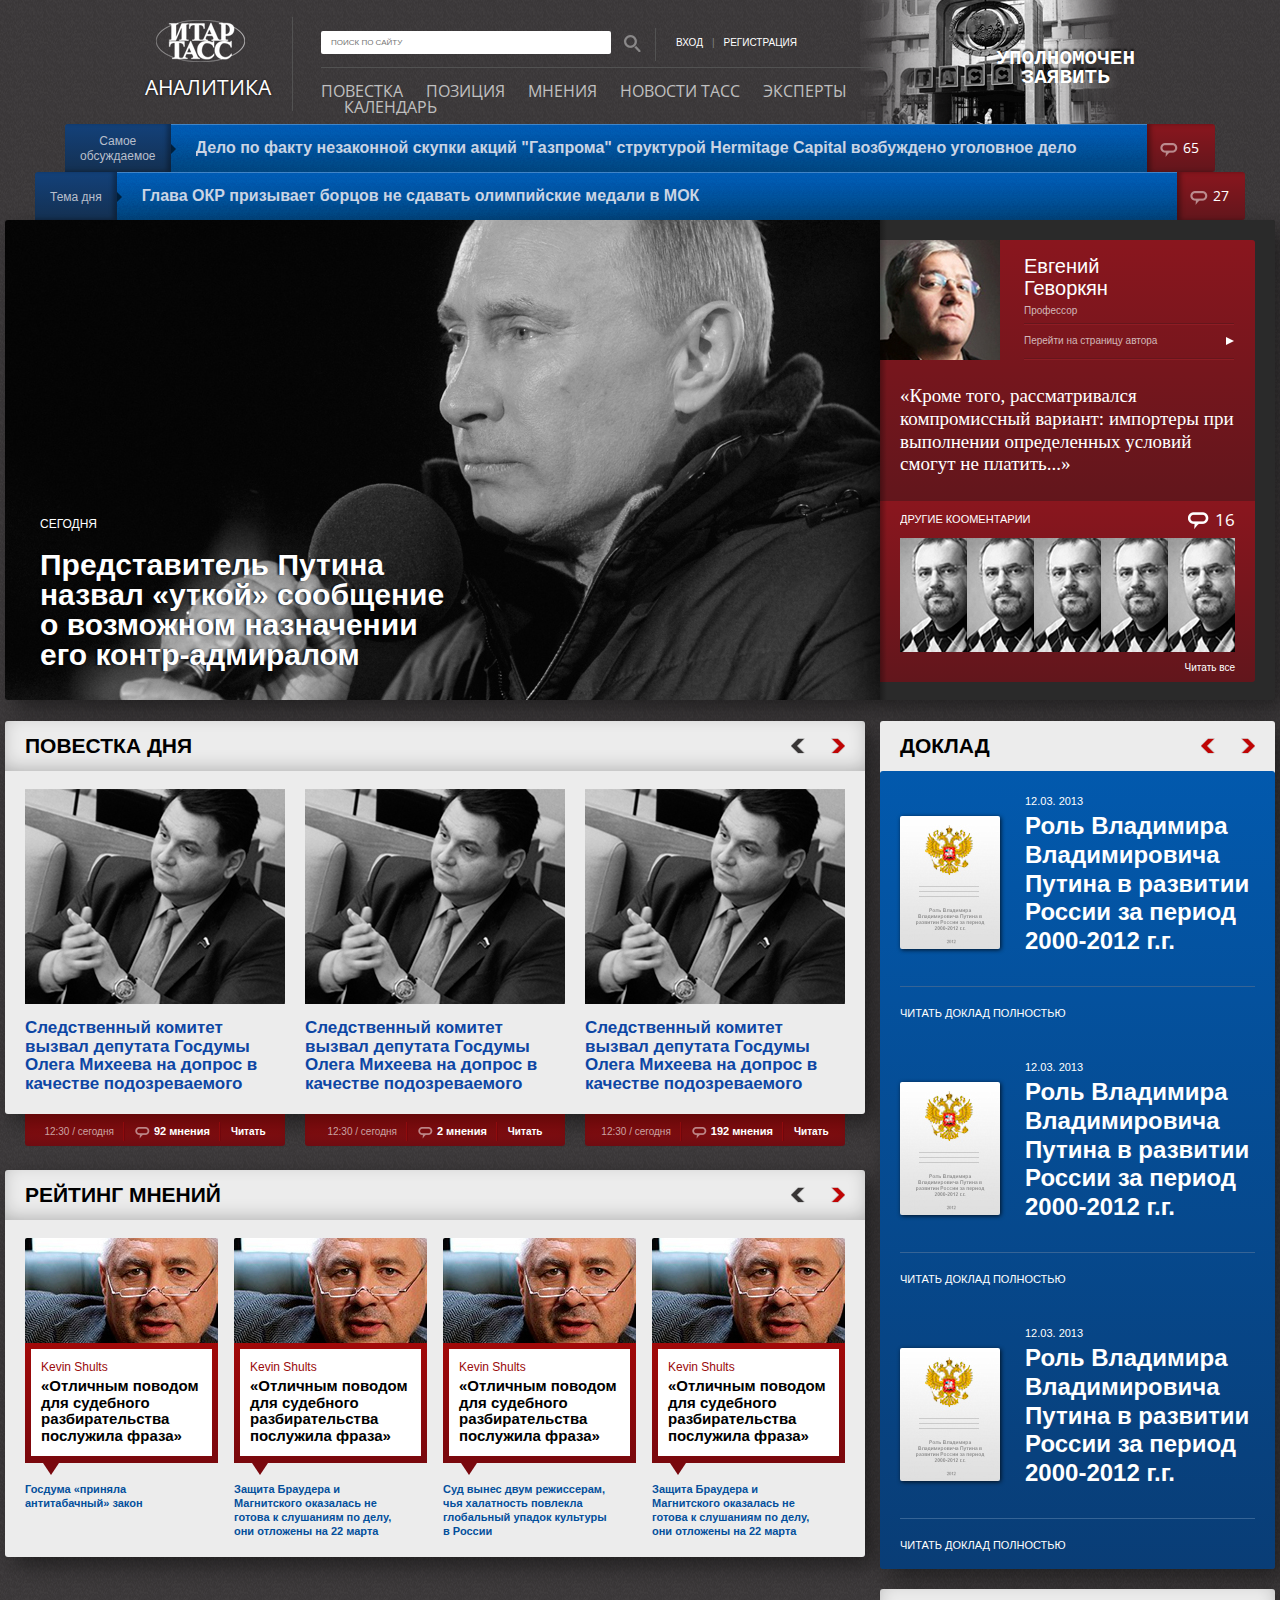
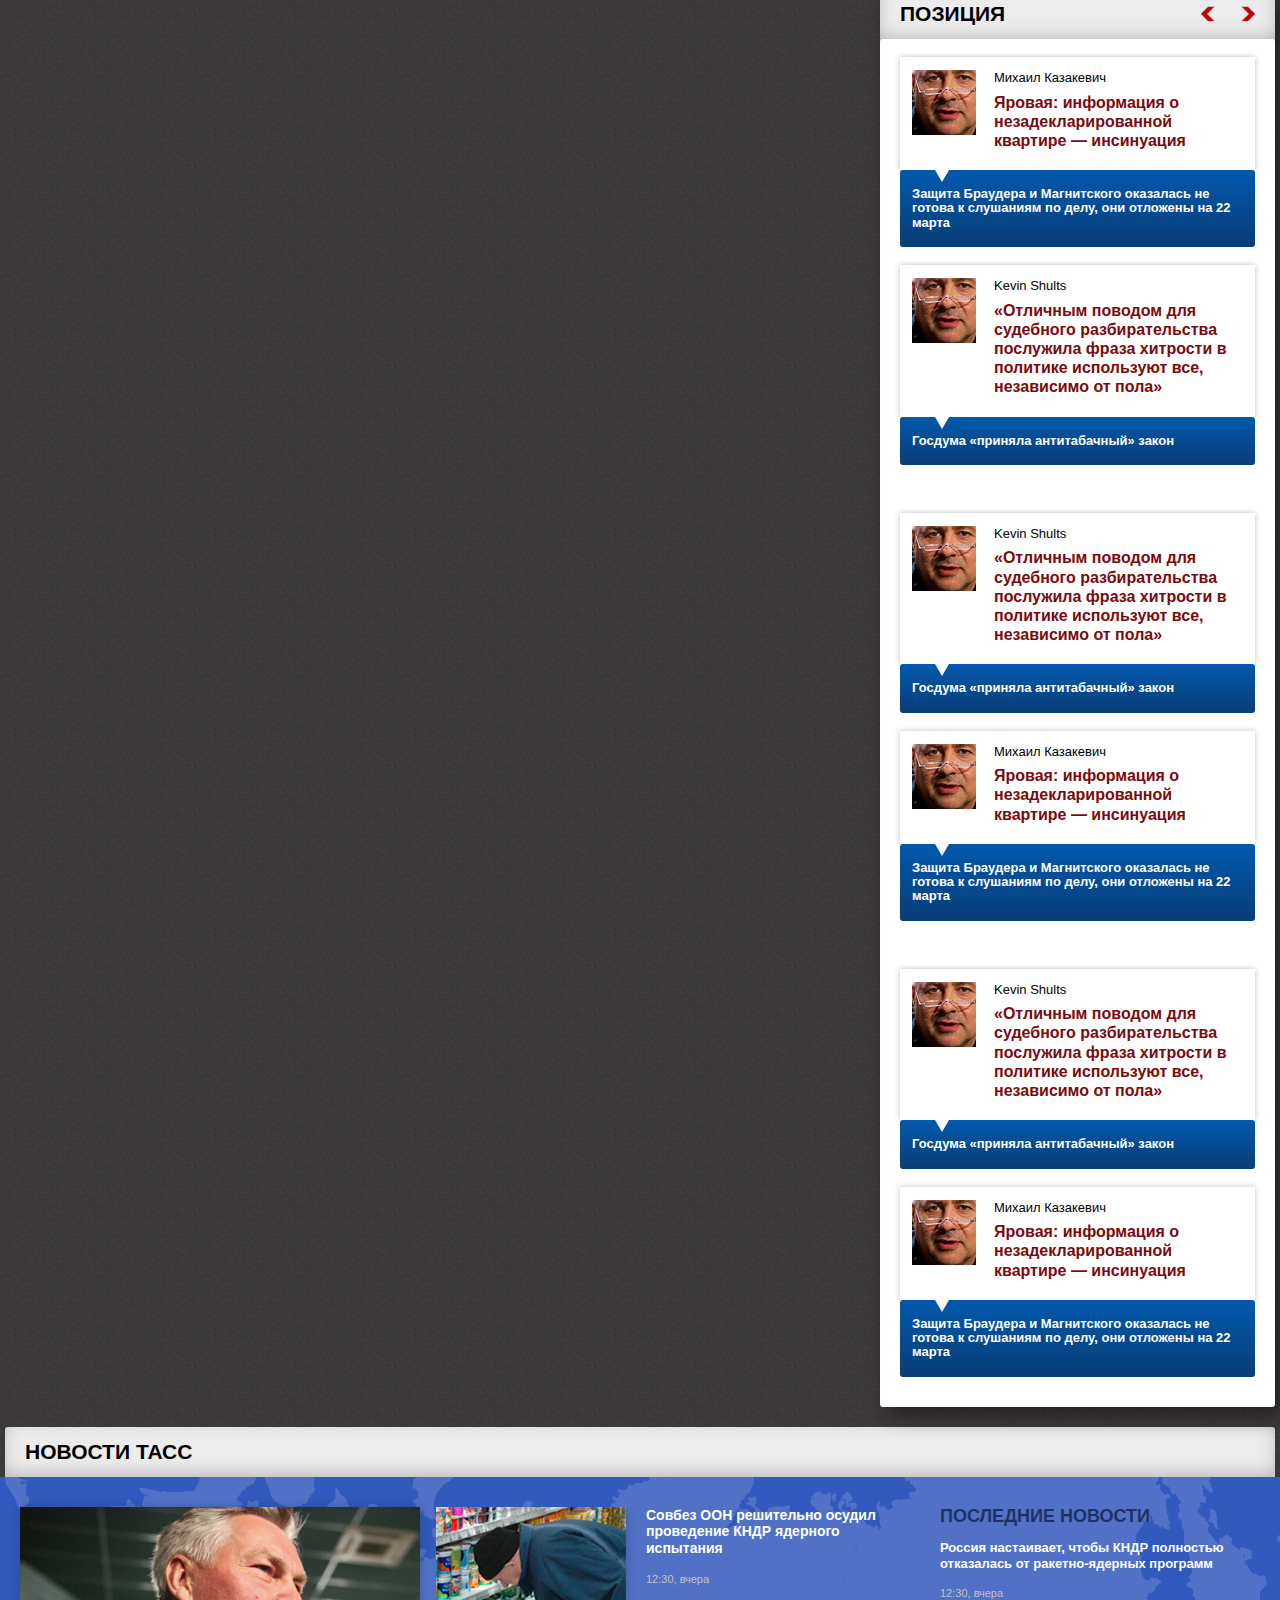
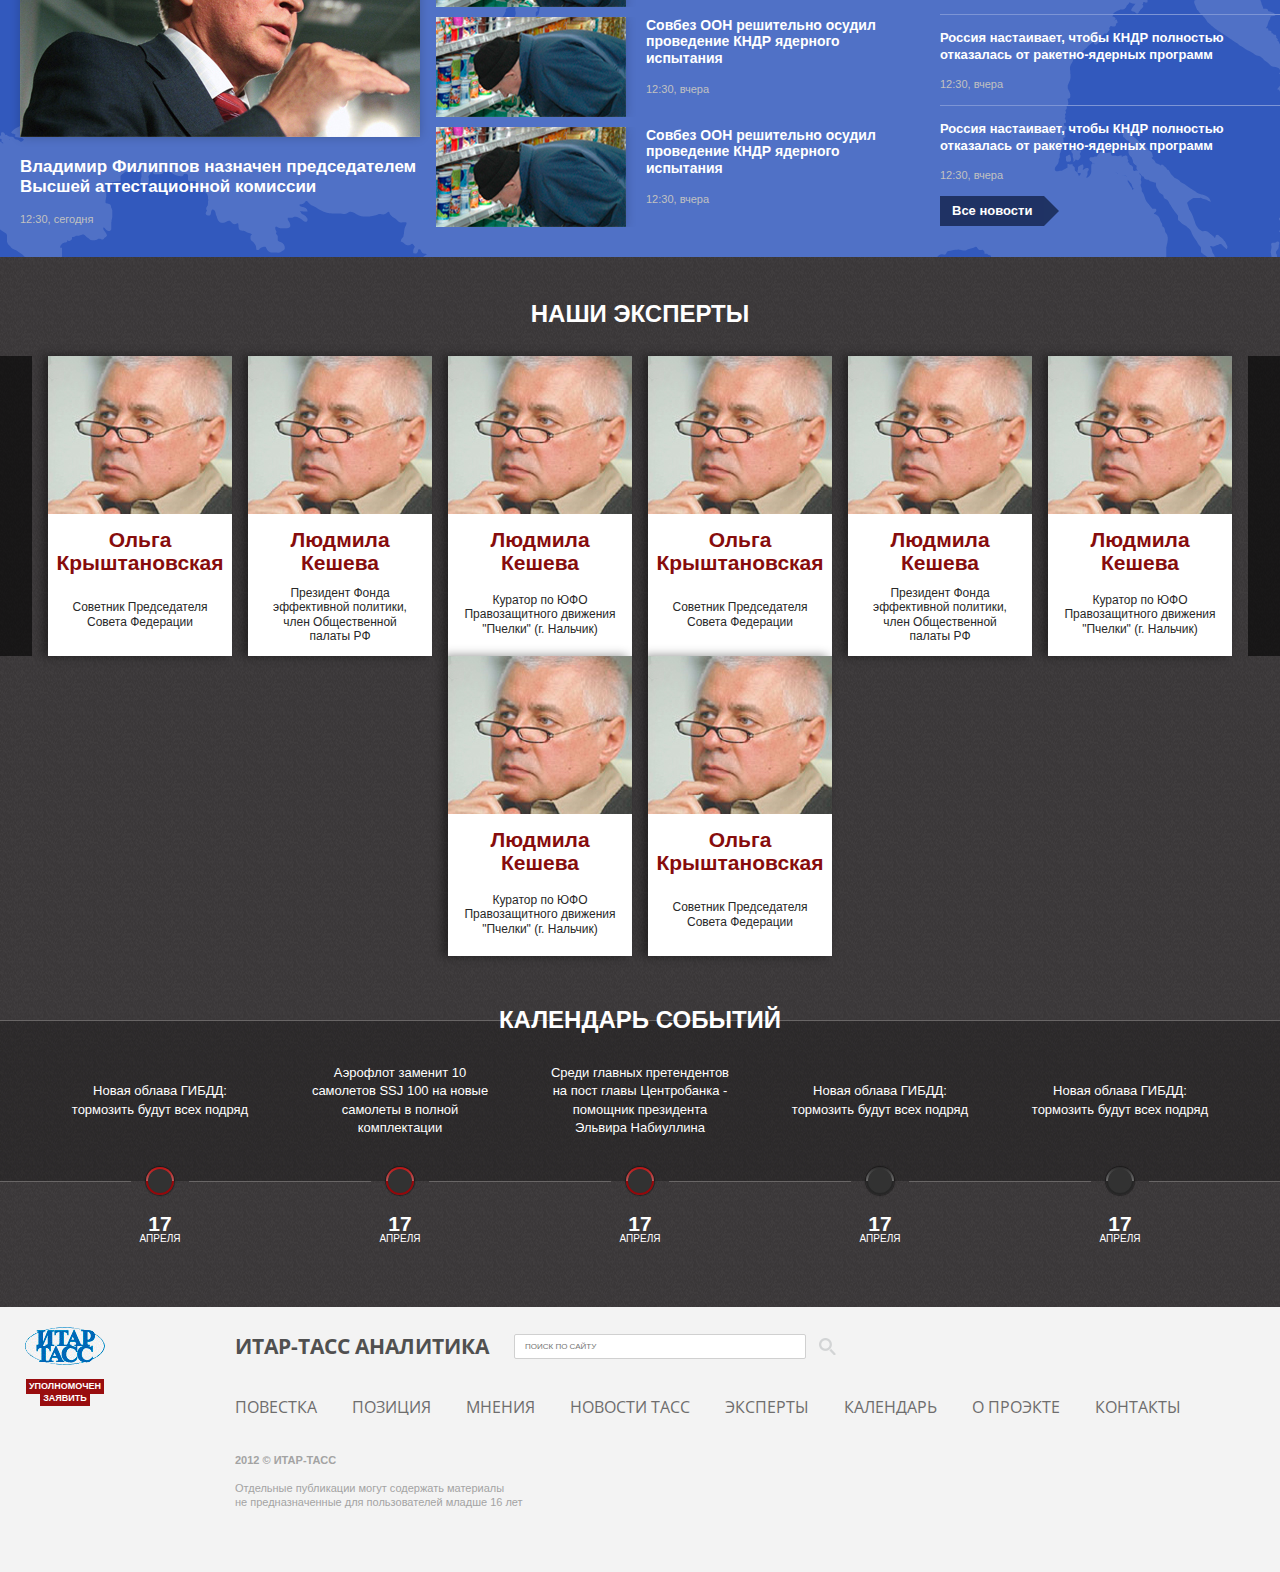
==== commit ea5e2d7e: "all fixes" ====
--- a/index.html
+++ b/index.html
@@ -1,5 +1,6 @@
 <!doctype html>
-<!--[if lte IE 8]><html lang="ru-RU" class="lteie8"><![endif]-->
+<!--[if IE 7]><html lang="ru-RU" class="ie7"><![endif]-->
+<!--[if IE 8]><html lang="ru-RU" class="ie8"><![endif]-->
 <!--[if gt IE 8]><!--><html lang="ru-RU"><!--<![endif]-->
 <head>
 	<meta charset="utf-8">
@@ -8,6 +9,7 @@
 	<!--[if lt IE 9]><script src="js/html5shiv.js"></script><![endif]-->
 	<link href='http://fonts.googleapis.com/css?family=Open+Sans+Condensed:700&subset=latin,cyrillic' rel='stylesheet' type='text/css'>
 	<script src="js/jquery.min.js"></script>
+	<script src="js/jquery.cycle.all.js"></script>
 	<script src="js/common.js"></script>
 </head>
 <body>
@@ -27,7 +29,7 @@
 					<button type="submit"><i></i></button>
 				</form>
 				<div class="header__login">
-					<a href="#">вход</a>
+					<a class="js-enter-open" href="#">вход</a>
 					<span>|</span>
 					<a href="#">регистрация</a>
 				</div>
@@ -107,7 +109,6 @@
 					<a href="#">Читать все</a>
 				</div>
 			</div>
-			</div>
 		</div>
 	</div>
 	<!-- END .main-block -->
@@ -243,20 +244,46 @@
 				<div class="title title_mod-1">
 					<h2 class="h2">доклад</h2>
 					<div class="nav-btns">
-						<button class="nav-btns__prev disabled"></button>
-						<button class="nav-btns__next"></button>
-					</div>
-				</div>
-				<div class="aside-report">
-					<div class="aside-report__detail">
-						<a href="#"><img src="img/pic6.jpg" alt=""></a>
-						<p>
-							<span>12.03. 2013</span>
-							<a href="#">Роль Владимира Владимировича Путина в развитии России за период 2000-2012 г.г.</a>
-						</p>
-					</div>
-					<div class="aside-report__more">
-						<a href="#">Читать доклад полностью</a>
+						<button class="nav-btns__prev js-sl-prev"></button>
+						<button class="nav-btns__next js-sl-next"></button>
+					</div>
+				</div>
+				<div class="block__content block__content_report js-sl">
+					<div class="aside-report">
+						<div class="aside-report__detail">
+							<a href="#"><img src="img/pic6.jpg" width="100" height="133" alt=""></a>
+							<p>
+								<span>12.03. 2013</span>
+								<a href="#">Роль Владимира Владимировича Путина в развитии России за период 2000-2012 г.г.</a>
+							</p>
+						</div>
+						<div class="aside-report__more">
+							<a href="#">Читать доклад полностью</a>
+						</div>
+					</div>
+					<div class="aside-report">
+						<div class="aside-report__detail">
+							<a href="#"><img src="img/pic6.jpg" width="100" height="133" alt=""></a>
+							<p>
+								<span>12.03. 2013</span>
+								<a href="#">Роль Владимира Владимировича Путина в развитии России за период 2000-2012 г.г.</a>
+							</p>
+						</div>
+						<div class="aside-report__more">
+							<a href="#">Читать доклад полностью</a>
+						</div>
+					</div>
+					<div class="aside-report">
+						<div class="aside-report__detail">
+							<a href="#"><img src="img/pic6.jpg" width="100" height="133" alt=""></a>
+							<p>
+								<span>12.03. 2013</span>
+								<a href="#">Роль Владимира Владимировича Путина в развитии России за период 2000-2012 г.г.</a>
+							</p>
+						</div>
+						<div class="aside-report__more">
+							<a href="#">Читать доклад полностью</a>
+						</div>
 					</div>
 				</div>
 			</div>
@@ -266,38 +293,95 @@
 				<div class="title title_mod">
 					<h2 class="h2">Позиция</h2>
 					<div class="nav-btns">
-						<button class="nav-btns__prev disabled"></button>
-						<button class="nav-btns__next"></button>
-					</div>
-				</div>
-				<div class="aside-position">
-					<ul class="aside-position__list">
-						<li class="aside-position__item">
-							<div class="aside-position__detail">
-								<a href="#"><img src="img/pic7.jpg" alt=""></a>
-								<p>
-									<span><a href="#">Kevin Shults</a></span>
-									<a href="#">«Отличным поводом для судебного разбирательства послужила фраза хитрости в политике используют все, независимо от пола»</a>
-								</p>
-							</div>
-							<div class="aside-position__desc">
-								<p>Госдума «приняла антитабачный» закон</p><i></i>
-							</div>
-						</li>
-						<li class="aside-position__item">
-							<div class="aside-position__detail">
-								<a href="#"><img src="img/pic7.jpg" alt=""></a>
-								<p>
-									<span><a href="#">Михаил Казакевич</a></span>
-									<a href="#">Яровая: информация о незадекларированной квартире — инсинуация</a>
-								</p>
-							</div>
-							<div class="aside-position__desc">
-								<p>Защита Браудера и Магнитского оказалась не готова к слушаниям по делу, они отложены на 22 марта</p><i></i>
-							</div>
-						</li>
-					</ul>
-				</div>
+						<button class="nav-btns__prev js-sl-prev"></button>
+						<button class="nav-btns__next js-sl-next"></button>
+					</div>
+				</div>
+				<div class="block__content js-sl">
+					<div class="aside-position">
+						<ul class="aside-position__list">							
+							<li class="aside-position__item">
+								<div class="aside-position__detail">
+									<a href="#"><img src="img/pic7.jpg" width="64" height="65" alt=""></a>
+									<p>
+										<span><a href="#">Михаил Казакевич</a></span>
+										<a href="#">Яровая: информация о незадекларированной квартире — инсинуация</a>
+									</p>
+								</div>
+								<div class="aside-position__desc">
+									<p>Защита Браудера и Магнитского оказалась не готова к слушаниям по делу, они отложены на 22 марта</p><i></i>
+								</div>
+							</li>
+							<li class="aside-position__item">
+								<div class="aside-position__detail">
+									<a href="#"><img src="img/pic7.jpg" width="64" height="65" alt=""></a>
+									<p>
+										<span><a href="#">Kevin Shults</a></span>
+										<a href="#">«Отличным поводом для судебного разбирательства послужила фраза хитрости в политике используют все, независимо от пола»</a>
+									</p>
+								</div>
+								<div class="aside-position__desc">
+									<p>Госдума «приняла антитабачный» закон</p><i></i>
+								</div>
+							</li>
+						</ul>						
+					</div>
+					<div class="aside-position">
+						<ul class="aside-position__list">
+							<li class="aside-position__item">
+								<div class="aside-position__detail">
+									<a href="#"><img src="img/pic7.jpg" width="64" height="65" alt=""></a>
+									<p>
+										<span><a href="#">Kevin Shults</a></span>
+										<a href="#">«Отличным поводом для судебного разбирательства послужила фраза хитрости в политике используют все, независимо от пола»</a>
+									</p>
+								</div>
+								<div class="aside-position__desc">
+									<p>Госдума «приняла антитабачный» закон</p><i></i>
+								</div>
+							</li>
+							<li class="aside-position__item">
+								<div class="aside-position__detail">
+									<a href="#"><img src="img/pic7.jpg" width="64" height="65" alt=""></a>
+									<p>
+										<span><a href="#">Михаил Казакевич</a></span>
+										<a href="#">Яровая: информация о незадекларированной квартире — инсинуация</a>
+									</p>
+								</div>
+								<div class="aside-position__desc">
+									<p>Защита Браудера и Магнитского оказалась не готова к слушаниям по делу, они отложены на 22 марта</p><i></i>
+								</div>
+							</li>
+						</ul>						
+					</div>
+					<div class="aside-position">
+						<ul class="aside-position__list">
+							<li class="aside-position__item">
+								<div class="aside-position__detail">
+									<a href="#"><img src="img/pic7.jpg" width="64" height="65" alt=""></a>
+									<p>
+										<span><a href="#">Kevin Shults</a></span>
+										<a href="#">«Отличным поводом для судебного разбирательства послужила фраза хитрости в политике используют все, независимо от пола»</a>
+									</p>
+								</div>
+								<div class="aside-position__desc">
+									<p>Госдума «приняла антитабачный» закон</p><i></i>
+								</div>
+							</li>
+							<li class="aside-position__item">
+								<div class="aside-position__detail">
+									<a href="#"><img src="img/pic7.jpg" width="64" height="65" alt=""></a>
+									<p>
+										<span><a href="#">Михаил Казакевич</a></span>
+										<a href="#">Яровая: информация о незадекларированной квартире — инсинуация</a>
+									</p>
+								</div>
+								<div class="aside-position__desc">
+									<p>Защита Браудера и Магнитского оказалась не готова к слушаниям по делу, они отложены на 22 марта</p><i></i>
+								</div>
+							</li>
+						</ul>						
+					</div>
 				</div>
 			</div>
 			<!-- END .block -->
@@ -365,16 +449,18 @@
 </section>
 <!-- END .news -->
 <!-- BEGIN .main-experts -->
-<sectoion class="main-experts">
-		<h2 class="h2">наши эксперты</h2>
-		<ul class="main-experts__list">
-			<li class="main-experts__prev">
+<section class="main-experts">
+	<h2 class="h2">наши эксперты</h2>
+	<div class="main-experts__list">
+		<button class="main-experts__btn-prev"><i></i></button>
+		<button class="main-experts__btn-next"><i></i></button>
+		<ul>
+			<li>
 				<div class="main-experts__item">
 					<a href="#"><img src="img/pic10.jpg" alt=""></a>
 					<a href="#">Ольга Крыштановская</a>
 					<p><span>Советник Председателя Совета Федерации</span></p>			
 				</div>
-				<i></i>
 			</li>
 			<li>
 				<div class="main-experts__item">
@@ -382,15 +468,13 @@
 					<a href="#">Людмила Кешева</a>
 					<p><span>Президент Фонда эффективной политики, член Общественной палаты РФ</span></p>	
 				</div>
-				<i></i>
 			</li>
 			<li>
 				<div class="main-experts__item">
 					<a href="#"><img src="img/pic10.jpg" alt=""></a>
 					<a href="#">Людмила Кешева</a>
-					<p><span>Куратор по ЮФО Правозащитного движения "Пчелки" (г. Нальчик)</span></p>			
-				</div>
-				<i></i>
+					<p><span>Куратор по ЮФО Правозащитного движения "Пчелки" (г. Нальчик)</span></p>	
+				</div>
 			</li>
 			<li>
 				<div class="main-experts__item">
@@ -398,7 +482,6 @@
 					<a href="#">Ольга Крыштановская</a>
 					<p><span>Советник Председателя Совета Федерации</span></p>			
 				</div>
-				<i></i>
 			</li>
 			<li>
 				<div class="main-experts__item">
@@ -406,7 +489,6 @@
 					<a href="#">Людмила Кешева</a>
 					<p><span>Президент Фонда эффективной политики, член Общественной палаты РФ</span></p>	
 				</div>
-				<i></i>
 			</li>
 			<li>
 				<div class="main-experts__item">
@@ -414,26 +496,24 @@
 					<a href="#">Людмила Кешева</a>
 					<p><span>Куратор по ЮФО Правозащитного движения "Пчелки" (г. Нальчик)</span></p>
 				</div>
-				<i></i>
 			</li>
 			<li>
 				<div class="main-experts__item">
 					<a href="#"><img src="img/pic10.jpg" alt=""></a>
 					<a href="#">Людмила Кешева</a>
-					<p><span>Куратор по ЮФО Правозащитного движения "Пчелки" (г. Нальчик)</span></p>			
-				</div>
-				<i></i>
-			</li>
-			<li class="main-experts__next">
+					<p><span>Куратор по ЮФО Правозащитного движения "Пчелки" (г. Нальчик)</span></p>
+				</div>
+			</li>
+			<li>
 				<div class="main-experts__item">
 					<a href="#"><img src="img/pic10.jpg" alt=""></a>
 					<a href="#">Ольга Крыштановская</a>
 					<p><span>Советник Председателя Совета Федерации</span></p>			
 				</div>
-				<i></i>
 			</li>
 		</ul>
-</sectoion>
+	</div>
+</section>
 <!-- END .main-experts -->
 <!-- BEGIN .main-events -->
 <section class="main-events">
@@ -530,5 +610,48 @@
 	</div>
 </footer>
 <!-- END .footer -->
+<!-- BEGIN .popup -->
+<div class="popup-bg"></div>
+<form class="popup popup_enter" action="">
+	<div class="popup__title">Вход на сайты итар-тасс<button class="js-enter-close"></button></div>
+	<div class="popup__content">
+		<div class="enter">
+			<ul class="enter__fields">
+				<li>
+					<label for="enter-email">E-mail</label>
+					<input id="enter-email" type="text">
+				</li>
+				<li>
+					<label for="enter-login">Login</label>
+					<input id="enter-login" type="text">
+					<button></button>
+				</li>
+			</ul>
+			<div class="enter__info">
+				<div class="enter__links">
+					<a class="enter__lost-pass" href="#">Забыли пароль?</a>
+					<span>Нет логина?</span>
+					<a class="enter__reg" href="#">Зарегистрируйтесь</a>
+				</div>
+				<div class="enter__bottom">
+					<input class="enter__btn" type="submit" value="войти">
+					<label class="enter__remember"><input type="checkbox"><i></i>Запомнить меня</label>
+				</div>
+			</div>			
+		</div>
+	</div>
+	<div class="enter__social">
+		<span>Регистрация с помощью соцсетей</span>
+		<ul>
+			<li><a class="enter__fb" href="#"></a></li>
+			<li><a class="enter__vk" href="#"></a></li>
+			<li><a class="enter__tw" href="#"></a></li>
+			<li><a class="enter__ok" href="#"></a></li>
+			<li><a class="enter__ml" href="#"></a></li>
+		</ul>
+		</p>
+	</div>
+</form>
+<!-- END .popup -->
 </body>
 </html>--- a/css/screen.css
+++ b/css/screen.css
@@ -1,6 +1,6 @@
 .main-top__title { background: url('[data-uri]'); background: -webkit-gradient(linear, 50% 0%, 50% 100%, color-stop(0%, #13417a), color-stop(100%, #143051)); background: -webkit-linear-gradient(#13417a, #143051); background: -moz-linear-gradient(#13417a, #143051); background: -o-linear-gradient(#13417a, #143051); background: linear-gradient(#13417a, #143051); }
 
-.block-all, .aside-report, .aside-position__desc, .theme { background: url('[data-uri]'); background: -webkit-gradient(linear, 50% 0%, 50% 100%, color-stop(0%, #0259ad), color-stop(100%, #093d76)); background: -webkit-linear-gradient(#0259ad, #093d76); background: -moz-linear-gradient(#0259ad, #093d76); background: -o-linear-gradient(#0259ad, #093d76); background: linear-gradient(#0259ad, #093d76); }
+.block__content_report, .block-all, .aside-position__desc, .theme { background: url('[data-uri]'); background: -webkit-gradient(linear, 50% 0%, 50% 100%, color-stop(0%, #0259ad), color-stop(100%, #093d76)); background: -webkit-linear-gradient(#0259ad, #093d76); background: -moz-linear-gradient(#0259ad, #093d76); background: -o-linear-gradient(#0259ad, #093d76); background: linear-gradient(#0259ad, #093d76); }
 
 .main-top__comm, .main-author__top, .main-author__comm { background: url('[data-uri]'); background: -webkit-gradient(linear, 50% 0%, 50% 100%, color-stop(0%, #8a161e), color-stop(100%, #62161c)); background: -webkit-linear-gradient(#8a161e, #62161c); background: -moz-linear-gradient(#8a161e, #62161c); background: -o-linear-gradient(#8a161e, #62161c); background: linear-gradient(#8a161e, #62161c); }
 
@@ -53,23 +53,25 @@
 .nav-btns button:first-child { margin-right: 26px; }
 .nav-btns button.disabled { cursor: default; }
 
-.nav-btns__prev { background: url('../img/icons-s2df5800380.png') 0 -477px no-repeat; width: 14px; height: 16px; }
-.nav-btns__prev.disabled { background: url('../img/icons-s2df5800380.png') 0 -503px no-repeat; width: 14px; height: 16px; }
-
-.nav-btns__next { background: url('../img/icons-s2df5800380.png') 0 -551px no-repeat; width: 14px; height: 16px; }
-.nav-btns__next.disabled { background: url('../img/icons-s2df5800380.png') 0 -451px no-repeat; width: 14px; height: 16px; }
+.nav-btns__prev { background: url('../img/icons-s13615a3bb3.png') 0 -755px no-repeat; width: 14px; height: 16px; }
+.nav-btns__prev.disabled { background: url('../img/icons-s13615a3bb3.png') 0 -781px no-repeat; width: 14px; height: 16px; }
+
+.nav-btns__next { background: url('../img/icons-s13615a3bb3.png') 0 -829px no-repeat; width: 14px; height: 16px; }
+.nav-btns__next.disabled { background: url('../img/icons-s13615a3bb3.png') 0 -729px no-repeat; width: 14px; height: 16px; }
 
 .block { position: relative; border-radius: 3px; z-index: 5; }
 
-.block-all { padding-top: 3px; margin-top: -3px; height: 30px; padding: 0 20px; line-height: 30px; margin-bottom: 20px; border-radius: 0 0 3px 3px; }
+.block__content { position: relative; margin-bottom: 20px; border-radius: 3px; background: white; z-index: 5; }
+
+.block-all { padding-top: 3px; margin: -23px 0 20px 0; height: 30px; padding: 0 20px; line-height: 30px; border-radius: 0 0 3px 3px; }
 .block-all a { position: relative; padding-right: 10px; font-size: 10px; font-weight: bold; color: white; text-transform: uppercase; }
-.block-all i { position: absolute; top: 3px; right: 0; background: url('../img/icons-s2df5800380.png') 0 -777px no-repeat; width: 4px; height: 7px; }
+.block-all i { position: absolute; top: 3px; right: 0; width: 0px; height: 0px; border-style: solid; border-width: 3px 0 3px 4px; border-color: transparent transparent transparent white; }
 
 .header { position: relative; height: 124px; background: url(../img/header-bg.png) no-repeat 98% 0; }
 .header .search-form { margin-right: 20px; padding: 3px 0 7px 0; border-right: 1px solid #525252; }
 
 .header__logo { position: relative; float: left; width: 147px; height: 94px; margin: 17px 28px 0 0; border-right: 1px solid #525252; }
-.header__logo i { display: block; margin: 3px 0 15px 11px; background: url('../img/icons-s2df5800380.png') 0 -48px no-repeat; width: 89px; height: 42px; }
+.header__logo i { display: block; margin: 3px 0 15px 11px; background: url('../img/icons-s13615a3bb3.png') 0 -48px no-repeat; width: 89px; height: 42px; }
 .header__logo span { font-family: "Open Sans Condensed", Arial, Tahoma, sans-serif; font-size: 21px; text-transform: uppercase; color: white; text-shadow: rgba(0, 0, 0, 0.75) 0 0 3px; }
 
 .header__block { float: left; width: 562px; margin-top: 28px; }
@@ -87,7 +89,7 @@
 .search-form input, .search-form button { float: left; }
 .search-form input { width: 270px; height: 23px; padding: 0 10px; background: white; border-radius: 2px; font-family: Tahoma, Arial, sans-serif; font-size: 8px; }
 .search-form button { padding: 4px 14px 2px 13px; background: none; }
-.search-form button i { display: block; background: url('../img/icons-s2df5800380.png') 0 -333px no-repeat; width: 17px; height: 17px; }
+.search-form button i { display: block; background: url('../img/icons-s13615a3bb3.png') 0 -611px no-repeat; width: 17px; height: 17px; }
 
 .nav ul { overflow: hidden; }
 .nav li { float: left; margin-left: 23px; }
@@ -97,7 +99,7 @@
 .footer { background: #f3f3f3; }
 .footer .wrap { position: relative; width: 900px; height: 238px; padding: 27px 0 0 90px; }
 .footer .search-form input { border: 1px solid #d0d0d0; }
-.footer .search-form button i { background: url('../img/icons-s2df5800380.png') 0 -235px no-repeat; width: 17px; height: 17px; }
+.footer .search-form button i { background: url('../img/icons-s13615a3bb3.png') 0 -513px no-repeat; width: 17px; height: 17px; }
 .footer .nav { margin-bottom: 40px; }
 .footer .nav li { margin-left: 35px; }
 .footer .nav li:first-child { margin: 0; }
@@ -107,7 +109,7 @@
 .footer_main .wrap .footer__logo { left: 20px; }
 
 .footer__logo { position: absolute; top: 20px; left: -120px; }
-.footer__logo i { display: block; background: url('../img/icons-s2df5800380.png') 0 0 no-repeat; width: 80px; height: 38px; }
+.footer__logo i { display: block; background: url('../img/icons-s13615a3bb3.png') 0 0 no-repeat; width: 80px; height: 38px; }
 .footer__logo strong { position: absolute; top: 50px; left: 0; width: 100%; text-align: center; }
 .footer__logo span { position: relative; top: -5px; display: inline-block; padding: 3px; background: #990d0f; text-transform: uppercase; font-size: 9px; color: white; }
 .footer__logo span:first-child { top: 0px; }
@@ -119,9 +121,63 @@
 .copyright strong { text-transform: uppercase; }
 .copyright p { margin-top: 15px; line-height: 1.3; }
 
+.popup-bg { position: fixed; top: 0; left: 0; width: 100%; height: 100%; background: rgba(60, 60, 60, 0.75); z-index: 50; display: none; }
+
+.popup { position: fixed; top: 250px; left: 50%; z-index: 100; display: none; }
+
+.popup_enter { margin-left: -250px; width: 500px; }
+
+.popup__title { position: relative; height: 47px; padding-left: 20px; line-height: 47px; background: url('[data-uri]'); background: -webkit-gradient(linear, 0% 50%, 100% 50%, color-stop(0%, #256284), color-stop(100%, #0a3a5f)); background: -webkit-linear-gradient(left, #256284, #0a3a5f); background: -moz-linear-gradient(left, #256284, #0a3a5f); background: -o-linear-gradient(left, #256284, #0a3a5f); background: linear-gradient(left, #256284, #0a3a5f); border-top: 1px solid #427c9f; font-size: 22px; font-weight: bold; text-transform: uppercase; color: white; }
+.popup__title button { position: absolute; top: 12px; right: 15px; background: url('../img/icons-s13615a3bb3.png') 0 -139px no-repeat; width: 24px; height: 24px; }
+
+.popup__content { padding: 20px 20px 40px 20px; background: white; }
+
+.enter__fields li { position: relative; margin-bottom: 10px; overflow: hidden; }
+.enter__fields li:first-child { margin-bottom: 18px; }
+.enter__fields label { float: left; width: 100px; height: 32px; line-height: 32px; font-size: 12px; font-weight: bold; color: black; }
+.enter__fields input { float: left; width: 236px; height: 30px; padding: 0 7px; border: 1px solid #a7d9f6; }
+.enter__fields button { position: absolute; top: 10px; left: 320px; background: url('../img/icons-s13615a3bb3.png') 0 -251px no-repeat; width: 22px; height: 12px; }
+
+.enter__info { padding-left: 100px; }
+
+.enter__links { margin-bottom: 18px; font-size: 11px; font-weight: bold; }
+.enter__links span { margin-right: 10px; color: #a30f19; }
+
+.enter__lost-pass { margin-right: 45px; border-bottom: 1px dotted #0095db; color: #0095db; }
+
+.enter__reg { color: #14547a; border-bottom: 1px dotted #14547a; }
+
+.enter__bottom { overflow: hidden; }
+
+.enter__btn, .enter__remember { float: left; height: 36px; }
+
+.enter__btn { margin-right: 25px; padding: 0 25px; border-radius: 3px; background: #14547a; font-size: 18px; font-weight: bold; color: white; text-transform: uppercase; cursor: pointer; }
+
+.enter__remember { position: relative; padding-left: 25px; line-height: 36px; font-size: 12px; color: black; }
+.enter__remember input, .enter__remember i { position: absolute; top: 9px; left: 0; }
+.enter__remember input { width: 17px; height: 17px; z-index: 5; opacity: 0; }
+.enter__remember input[type="checkbox"]:checked + i { background: url('../img/icons-s13615a3bb3.png') 0 -457px no-repeat; width: 17px; height: 17px; }
+.enter__remember i { background: url('../img/icons-s13615a3bb3.png') 0 -892px no-repeat; width: 17px; height: 17px; }
+
+.enter__social { padding: 10px 20px; background: #f0f0f0; overflow: hidden; }
+.enter__social span { float: left; width: 70px; margin-right: 35px; font-size: 12px; color: #767676; line-height: 1.5; }
+.enter__social ul { float: left; margin-top: 10px; }
+.enter__social li { float: left; margin-right: 28px; }
+.enter__social a { display: block; }
+
+.enter__fb { background: url('../img/icons-s13615a3bb3.png') 0 -418px no-repeat; width: 28px; height: 29px; }
+
+.enter__vk { background: url('../img/icons-s13615a3bb3.png') 0 -273px no-repeat; width: 28px; height: 29px; }
+
+.enter__tw { background: url('../img/icons-s13615a3bb3.png') 0 -212px no-repeat; width: 28px; height: 29px; }
+
+.enter__ok { background: url('../img/icons-s13615a3bb3.png') 0 -173px no-repeat; width: 28px; height: 29px; }
+
+.enter__ml { background: url('../img/icons-s13615a3bb3.png') 0 -100px no-repeat; width: 28px; height: 29px; }
+
 .main-top__title { background: url('[data-uri]'); background: -webkit-gradient(linear, 50% 0%, 50% 100%, color-stop(0%, #13417a), color-stop(100%, #143051)); background: -webkit-linear-gradient(#13417a, #143051); background: -moz-linear-gradient(#13417a, #143051); background: -o-linear-gradient(#13417a, #143051); background: linear-gradient(#13417a, #143051); }
 
-.block-all, .aside-report, .aside-position__desc, .theme { background: url('[data-uri]'); background: -webkit-gradient(linear, 50% 0%, 50% 100%, color-stop(0%, #0259ad), color-stop(100%, #093d76)); background: -webkit-linear-gradient(#0259ad, #093d76); background: -moz-linear-gradient(#0259ad, #093d76); background: -o-linear-gradient(#0259ad, #093d76); background: linear-gradient(#0259ad, #093d76); }
+.block__content_report, .block-all, .aside-position__desc, .theme { background: url('[data-uri]'); background: -webkit-gradient(linear, 50% 0%, 50% 100%, color-stop(0%, #0259ad), color-stop(100%, #093d76)); background: -webkit-linear-gradient(#0259ad, #093d76); background: -moz-linear-gradient(#0259ad, #093d76); background: -o-linear-gradient(#0259ad, #093d76); background: linear-gradient(#0259ad, #093d76); }
 
 .main-top__comm, .main-author__top, .main-author__comm { background: url('[data-uri]'); background: -webkit-gradient(linear, 50% 0%, 50% 100%, color-stop(0%, #8a161e), color-stop(100%, #62161c)); background: -webkit-linear-gradient(#8a161e, #62161c); background: -moz-linear-gradient(#8a161e, #62161c); background: -o-linear-gradient(#8a161e, #62161c); background: linear-gradient(#8a161e, #62161c); }
 
@@ -142,7 +198,7 @@
 
 .main-top__title { background: url('[data-uri]'); background: -webkit-gradient(linear, 50% 0%, 50% 100%, color-stop(0%, #13417a), color-stop(100%, #143051)); background: -webkit-linear-gradient(#13417a, #143051); background: -moz-linear-gradient(#13417a, #143051); background: -o-linear-gradient(#13417a, #143051); background: linear-gradient(#13417a, #143051); }
 
-.block-all, .aside-report, .aside-position__desc, .theme { background: url('[data-uri]'); background: -webkit-gradient(linear, 50% 0%, 50% 100%, color-stop(0%, #0259ad), color-stop(100%, #093d76)); background: -webkit-linear-gradient(#0259ad, #093d76); background: -moz-linear-gradient(#0259ad, #093d76); background: -o-linear-gradient(#0259ad, #093d76); background: linear-gradient(#0259ad, #093d76); }
+.block__content_report, .block-all, .aside-position__desc, .theme { background: url('[data-uri]'); background: -webkit-gradient(linear, 50% 0%, 50% 100%, color-stop(0%, #0259ad), color-stop(100%, #093d76)); background: -webkit-linear-gradient(#0259ad, #093d76); background: -moz-linear-gradient(#0259ad, #093d76); background: -o-linear-gradient(#0259ad, #093d76); background: linear-gradient(#0259ad, #093d76); }
 
 .main-top__comm, .main-author__top, .main-author__comm { background: url('[data-uri]'); background: -webkit-gradient(linear, 50% 0%, 50% 100%, color-stop(0%, #8a161e), color-stop(100%, #62161c)); background: -webkit-linear-gradient(#8a161e, #62161c); background: -moz-linear-gradient(#8a161e, #62161c); background: -o-linear-gradient(#8a161e, #62161c); background: linear-gradient(#8a161e, #62161c); }
 
@@ -164,11 +220,11 @@
 
 .main-top__title { position: relative; float: left; padding: 0 15px; box-shadow: rgba(0, 0, 0, 0.3) -4px -1px 4px inset; text-align: center; font-size: 12px; color: #b8bfcc; z-index: 5; }
 .main-top__title span { display: inline-block; vertical-align: middle; line-height: 1.2; }
-.main-top__title i { position: absolute; top: 20px; right: -5px; background: url('../img/icons-s2df5800380.png') 0 -720px no-repeat; width: 5px; height: 10px; }
+.main-top__title i { position: absolute; top: 20px; right: -5px; width: 0px; height: 0px; border-style: solid; border-width: 5px 0 5px 5px; border-color: transparent transparent transparent #001f3b; }
 
 .main-top__comm { position: relative; float: right; padding: 0 16px 0 36px; box-shadow: rgba(0, 0, 0, 0.3) 4px 0 4px inset; }
 .main-top__comm a { font-family: "Open Sans Condensed", Arial, Tahoma, sans-serif; font-size: 14px; color: white; }
-.main-top__comm i { position: absolute; top: 19px; left: 13px; background: url('../img/icons-s2df5800380.png') 0 -427px no-repeat; width: 18px; height: 14px; }
+.main-top__comm i { position: absolute; top: 19px; left: 13px; background: url('../img/icons-s13615a3bb3.png') 0 -705px no-repeat; width: 18px; height: 14px; }
 
 .main-top__link { padding: 0 25px; background: url(../img/main-top-bg.png); box-shadow: rgba(255, 255, 255, 0.25) -2px 3px 0 -2px inset; overflow: hidden; }
 .main-top__link a { display: block; text-overflow: ellipsis; white-space: nowrap; overflow: hidden; font-size: 16px; color: #cad4e4; font-weight: bold; }
@@ -199,7 +255,7 @@
 .main-author__name { font-size: 20px; color: white; line-height: 1.1; }
 
 .main-author__link { position: relative; height: 34px; line-height: 34px; border: 1px solid #65161c; border-width: 1px 0 1px 0; box-shadow: #8f1c24 0 1px 0 inset, #8f1c24 0 1px 0; }
-.main-author__link i { position: absolute; top: 13px; right: 0; background: url('../img/icons-s2df5800380.png') 0 -701px no-repeat; width: 9px; height: 9px; }
+.main-author__link i { position: absolute; top: 13px; right: 0; width: 0px; height: 0px; border-style: solid; border-width: 4px 0 4px 8px; border-color: transparent transparent transparent white; }
 
 .main-author__comm { padding: 0 20px; border-radius: 0 0 3px 0; }
 .main-author__comm ul { overflow: hidden; }
@@ -210,7 +266,7 @@
 .main-author__title span, .main-author__title a { height: 37px; line-height: 37px; color: white; }
 .main-author__title span { float: left; text-transform: uppercase; font-size: 11px; }
 .main-author__title a { position: relative; float: right; padding-left: 27px; font-family: "Open Sans Condensed", Arial, Tahoma, sans-serif; font-size: 17px; }
-.main-author__title a i { position: absolute; top: 11px; left: 0; background: url('../img/icons-s2df5800380.png') 0 -262px no-repeat; width: 21px; height: 17px; }
+.main-author__title a i { position: absolute; top: 11px; left: 0; background: url('../img/icons-s13615a3bb3.png') 0 -540px no-repeat; width: 21px; height: 17px; }
 
 .main-author__all { padding: 7px 0 9px 0; text-align: right; }
 .main-author__all a { font-size: 10px; color: white; }
@@ -231,11 +287,12 @@
 .agenda__meta li { display: inline-block; height: 19px; padding: 0 10px; border-left: 1px solid #70070c; box-shadow: #8f0b0d -1px 0 0; vertical-align: top; line-height: 19px; }
 .agenda__meta li:first-child { box-shadow: none; border: none; color: #caa3a3; }
 .agenda__meta strong { position: relative; padding-left: 19px; }
-.agenda__meta strong i { position: absolute; top: 2px; left: 0; background: url('../img/icons-s2df5800380.png') 0 -529px no-repeat; width: 15px; height: 12px; }
+.agenda__meta strong i { position: absolute; top: 2px; left: 0; background: url('../img/icons-s13615a3bb3.png') 0 -807px no-repeat; width: 15px; height: 12px; }
 
 .top-opinions { margin-bottom: 28px; padding: 18px 20px 20px 20px; background: #ececec; border-radius: 0 0 3px 3px; }
 
-.top-opinions_aside { margin: 0; padding: 10px 20px 22px 20px; }
+.top-opinions_aside { margin: 0 0 20px 0; padding: 10px 20px 22px 20px; }
+.top-opinions_aside .block__content { margin: 0; background: #ececec; }
 .top-opinions_aside .top-opinions__item { float: none; width: 255px; margin: 0; }
 .top-opinions_aside .top-opinions__info a { height: auto; padding: 10px 10px 20px 10px; }
 .top-opinions_aside .nav-btns { position: relative; top: 0; right: auto; margin-bottom: 10px; text-align: center; font-size: 0; }
@@ -255,7 +312,7 @@
 .top-opinions__info a { display: block; height: 87px; padding: 10px; background: white; }
 .top-opinions__info span { font-family: Georgia, Arial, Tahoma, sans-serif; font-size: 12px; color: #9a090a; }
 .top-opinions__info p { margin-top: 5px; font-size: 15px; font-weight: bold; line-height: 1.1; color: black; }
-.top-opinions__info i { position: absolute; bottom: -13px; left: 18px; background: url('../img/icons-s2df5800380.png') 0 -614px no-repeat; width: 17px; height: 13px; }
+.top-opinions__info i { position: absolute; bottom: -12px; left: 18px; width: 0px; height: 0px; border-style: solid; border-width: 12px 8px 0 8px; border-color: #79080e transparent transparent transparent; }
 
 .top-opinions__link { padding-right: 20px; }
 .top-opinions__link a { font-size: 11px; font-weight: bold; color: #04509c; }
@@ -290,14 +347,22 @@
 .news__last li a { color: white; font-size: 13px; font-weight: bold; line-height: 1.3; }
 .news__last span { display: block; margin-top: 15px; font-size: 11px; color: #c1c1c1; }
 
-.news__all { position: relative; display: inline-block; height: 31px; line-height: 31px; padding: 0 12px; background: #1f3264; font-size: 13px; color: white; font-weight: bold; }
-.news__all i { position: absolute; top: 0; right: -15px; background: url('../img/icons-s2df5800380.png') 0 -637px no-repeat; width: 15px; height: 31px; }
-
-.main-experts .h2 { margin-bottom: 30px; text-align: center; font-size: 24px; color: white; }
-
-.main-experts__list { margin-bottom: 40px; font-size: 0; text-align: center; }
+.news__all { position: relative; display: inline-block; height: 30px; line-height: 30px; padding: 0 12px; background: #1f3264; font-size: 13px; color: white; font-weight: bold; }
+.news__all i { position: absolute; top: 0; right: -15px; width: 0px; height: 0px; border-style: solid; border-width: 15px 0 15px 15px; border-color: transparent transparent transparent #1f3364; }
+
+.main-experts .h2 { position: relative; margin-bottom: 30px; text-align: center; font-size: 24px; color: white; }
+
+.main-experts__list { position: relative; }
+.main-experts__list ul { margin-bottom: 40px; font-size: 0; text-align: center; }
 .main-experts__list li { position: relative; display: inline-block; vertical-align: top; width: 184px; margin: 0 8px; box-shadow: rgba(0, 0, 0, 0.45) -5px 0 10px; }
-.main-experts__list i { display: none; }
+.main-experts__list button { display: block; position: absolute; top: 0; width: 184px; height: 300px; background: rgba(0, 0, 0, 0.6); z-index: 5; }
+.main-experts__list button i { position: absolute; top: 118px; left: 50%; margin-left: -8px; }
+
+.main-experts__btn-prev { left: 50%; margin-left: -792px; }
+.main-experts__btn-prev i { background: url('../img/icons-s13615a3bb3.png') 0 -638px no-repeat; width: 16px; height: 34px; }
+
+.main-experts__btn-next { right: 50%; margin-right: -792px; }
+.main-experts__btn-next i { background: url('../img/icons-s13615a3bb3.png') 0 -567px no-repeat; width: 16px; height: 34px; }
 
 .main-experts__item { height: 300px; background: white; }
 .main-experts__item img { margin-bottom: 10px; }
@@ -305,14 +370,6 @@
 .main-experts__item a:first-child { padding: 0; }
 .main-experts__item p { height: 80px; padding: 0 14px; line-height: 80px; font-size: 12px; color: #282828; }
 .main-experts__item span { display: inline-block; line-height: 1.2; vertical-align: middle; }
-
-.main-experts__prev, .main-experts__next { cursor: pointer; }
-.main-experts__prev .main-experts__item, .main-experts__next .main-experts__item { opacity: 0.2; filter: alpha(opacity=20); }
-.main-experts__prev i, .main-experts__next i { display: block; position: absolute; top: 118px; left: 50%; margin-left: -8px; }
-
-.main-experts__prev i { background: url('../img/icons-s2df5800380.png') 0 -360px no-repeat; width: 16px; height: 34px; }
-
-.main-experts__next i { background: url('../img/icons-s2df5800380.png') 0 -289px no-repeat; width: 16px; height: 34px; }
 
 .main-events { padding-bottom: 125px; }
 .main-events .h2 { position: relative; top: 12px; font-size: 24px; color: white; text-align: center; }
@@ -341,7 +398,7 @@
 
 .main-top__title { background: url('[data-uri]'); background: -webkit-gradient(linear, 50% 0%, 50% 100%, color-stop(0%, #13417a), color-stop(100%, #143051)); background: -webkit-linear-gradient(#13417a, #143051); background: -moz-linear-gradient(#13417a, #143051); background: -o-linear-gradient(#13417a, #143051); background: linear-gradient(#13417a, #143051); }
 
-.block-all, .aside-report, .aside-position__desc, .theme { background: url('[data-uri]'); background: -webkit-gradient(linear, 50% 0%, 50% 100%, color-stop(0%, #0259ad), color-stop(100%, #093d76)); background: -webkit-linear-gradient(#0259ad, #093d76); background: -moz-linear-gradient(#0259ad, #093d76); background: -o-linear-gradient(#0259ad, #093d76); background: linear-gradient(#0259ad, #093d76); }
+.block__content_report, .block-all, .aside-position__desc, .theme { background: url('[data-uri]'); background: -webkit-gradient(linear, 50% 0%, 50% 100%, color-stop(0%, #0259ad), color-stop(100%, #093d76)); background: -webkit-linear-gradient(#0259ad, #093d76); background: -moz-linear-gradient(#0259ad, #093d76); background: -o-linear-gradient(#0259ad, #093d76); background: linear-gradient(#0259ad, #093d76); }
 
 .main-top__comm, .main-author__top, .main-author__comm { background: url('[data-uri]'); background: -webkit-gradient(linear, 50% 0%, 50% 100%, color-stop(0%, #8a161e), color-stop(100%, #62161c)); background: -webkit-linear-gradient(#8a161e, #62161c); background: -moz-linear-gradient(#8a161e, #62161c); background: -o-linear-gradient(#8a161e, #62161c); background: linear-gradient(#8a161e, #62161c); }
 
@@ -353,18 +410,18 @@
 
 .header__logo strong { font: 0/0 a; text-shadow: none; color: transparent; }
 
-.aside-report { position: relative; margin-bottom: 21px; padding: 25px 20px 0 20px; border-radius: 3px; z-index: 5; }
-
-.aside-report__detail { overflow: hidden; }
-.aside-report__detail img { float: left; margin: 20px 25px 33px 0; border-radius: 2px; box-shadow: rgba(0, 0, 0, 0.75) 1px 1px 4px; }
-.aside-report__detail p { overflow: hidden; color: white; }
+.aside-report { position: relative; }
+
+.aside-report__detail { padding: 25px 20px 0 20px; overflow: hidden; }
+.aside-report__detail img { float: left; margin: 20px 25px 30px 0; border-radius: 2px; box-shadow: rgba(0, 0, 0, 0.75) 1px 1px 4px; }
+.aside-report__detail p { margin-bottom: 30px; overflow: hidden; color: white; }
 .aside-report__detail p span { display: block; margin-bottom: 5px; font-size: 11px; }
 .aside-report__detail p a { font-size: 24px; font-weight: bold; line-height: 1.2; color: white; }
 
-.aside-report__more { height: 50px; border-top: 1px solid #366496; line-height: 50px; }
+.aside-report__more { height: 50px; margin: 0 20px; border-top: 1px solid #366496; line-height: 50px; }
 .aside-report__more a { font-size: 11px; color: white; text-transform: uppercase; }
 
-.aside-position { position: relative; margin-bottom: 28px; padding: 0 20px 30px 20px; background: white; border-radius: 3px; z-index: 5; }
+.aside-position__list { padding: 0 20px 30px 20px; }
 
 .aside-position__item { padding-top: 18px; }
 
@@ -376,7 +433,7 @@
 .aside-position__detail p span a { font-family: Georgia, Arial, Tahoma, sans-serif; font-weight: normal; font-size: 13px; color: black; }
 
 .aside-position__desc { position: relative; padding: 17px 12px; border-radius: 3px; font-size: 13px; color: white; line-height: 1.1; font-weight: bold; }
-.aside-position__desc i { position: absolute; top: 0; left: 35px; background: url('../img/icons-s2df5800380.png') 0 -678px no-repeat; width: 15px; height: 13px; }
+.aside-position__desc i { position: absolute; top: 0; left: 35px; width: 0px; height: 0px; border-style: solid; border-width: 12px 7px 0 7px; border-color: white transparent transparent transparent; }
 
 .theme-list { background: #eaeaea; }
 .theme-list .theme { margin-bottom: 1px; }
@@ -385,7 +442,7 @@
 .theme { position: relative; padding: 15px 20px; margin: 0 -1px; border-radius: 3px; overflow: hidden; z-index: 5; }
 
 .theme_red .theme__comm a, .theme_content .theme__comm a { color: white; }
-.theme_red .theme__comm i, .theme_content .theme__comm i { background: url('../img/icons-s2df5800380.png') 0 -138px no-repeat; width: 34px; height: 28px; }
+.theme_red .theme__comm i, .theme_content .theme__comm i { background: url('../img/icons-s13615a3bb3.png') 0 -350px no-repeat; width: 34px; height: 28px; }
 
 .theme_red .theme__comm { border-color: #b85858; }
 .theme_red .theme__desc .h1 { padding: 5px 0; font-size: 36px; }
@@ -410,10 +467,10 @@
 .pagination a.active { color: #676767; }
 .pagination .pagination__prev, .pagination .pagination__next { padding: 0; }
 .pagination .pagination__prev.disabled, .pagination .pagination__next.disabled { cursor: default; }
-.pagination .pagination__prev { margin-right: 14px; background: url('../img/icons-s2df5800380.png') 0 -477px no-repeat; width: 14px; height: 16px; }
-.pagination .pagination__prev.disabled { background: url('../img/icons-s2df5800380.png') 0 -503px no-repeat; width: 14px; height: 16px; }
-.pagination .pagination__next { margin-left: 14px; background: url('../img/icons-s2df5800380.png') 0 -551px no-repeat; width: 14px; height: 16px; }
-.pagination .pagination__next.disabled { background: url('../img/icons-s2df5800380.png') 0 -451px no-repeat; width: 14px; height: 16px; }
+.pagination .pagination__prev { margin-right: 14px; background: url('../img/icons-s13615a3bb3.png') 0 -755px no-repeat; width: 14px; height: 16px; }
+.pagination .pagination__prev.disabled { background: url('../img/icons-s13615a3bb3.png') 0 -781px no-repeat; width: 14px; height: 16px; }
+.pagination .pagination__next { margin-left: 14px; background: url('../img/icons-s13615a3bb3.png') 0 -829px no-repeat; width: 14px; height: 16px; }
+.pagination .pagination__next.disabled { background: url('../img/icons-s13615a3bb3.png') 0 -729px no-repeat; width: 14px; height: 16px; }
 
 .pagination_mod { margin-bottom: 28px; background: white; }
 
@@ -425,7 +482,7 @@
 
 .actual__comm { margin-top: 7px; }
 .actual__comm a { position: relative; padding-left: 28px; color: #910d0d; }
-.actual__comm i { position: absolute; top: 0; left: 0; background: url('../img/icons-s2df5800380.png') 0 -206px no-repeat; width: 23px; height: 19px; }
+.actual__comm i { position: absolute; top: 0; left: 0; background: url('../img/icons-s13615a3bb3.png') 0 -484px no-repeat; width: 23px; height: 19px; }
 
 .story { padding: 16px 20px; background: #fdfdfd; }
 
@@ -440,7 +497,7 @@
 
 .story__comm, .theme__comm { float: right; height: 73px; padding: 0 22px 0 20px; border-left: 1px solid #b2b2b2; line-height: 73px; }
 .story__comm a, .theme__comm a { position: relative; padding-left: 40px; font-family: "Open Sans Condensed", Arial, Tahoma, sans-serif; font-size: 22px; color: #a30909; }
-.story__comm i, .theme__comm i { position: absolute; top: 6px; left: 0; background: url('../img/icons-s2df5800380.png') 0 -100px no-repeat; width: 34px; height: 28px; }
+.story__comm i, .theme__comm i { position: absolute; top: 6px; left: 0; background: url('../img/icons-s13615a3bb3.png') 0 -312px no-repeat; width: 34px; height: 28px; }
 
 .story__info { margin-right: 15px; overflow: hidden; }
 .story__info span { font-size: 12px; color: #413f3f; }
@@ -480,17 +537,19 @@
 
 .share__gg, .share__tw { padding: 6px 25px 0 25px; }
 
-.aside-agenda { position: relative; padding: 20px 20px 10px 20px; border-radius: 3px; background: white; z-index: 5; }
+.aside-agenda { padding: 20px 20px 10px 20px; }
 .aside-agenda li { margin-bottom: 20px; }
 .aside-agenda li img { display: block; margin-bottom: 12px; }
 .aside-agenda li span { display: block; margin-bottom: 5px; font-size: 11px; color: #5f5e5e; }
 .aside-agenda li a { font-size: 14px; color: #0b4784; line-height: 1.1; }
 
-.aside-expert { position: relative; padding: 25px 20px 20px 20px; border-radius: 3px; background: white; text-align: center; z-index: 5; }
-.aside-expert a { font-size: 21px; color: #870c0c; font-weight: bold; }
-.aside-expert p { margin-top: 15px; font-size: 12px; color: #282828; line-height: 1.2; }
-
-.aside-expert__pic { margin-bottom: 15px; }
+.aside-expert { text-align: center; }
+
+.aside-expert__info { padding: 0 20px 20px 20px; }
+.aside-expert__info a { font-size: 21px; color: #870c0c; font-weight: bold; }
+.aside-expert__info p { margin-top: 15px; font-size: 12px; color: #282828; line-height: 1.2; }
+
+.aside-expert__pic { padding: 25px 20px 15px 20px; }
 
 .expert { padding: 18px 20px 22px 20px; background: white; overflow: hidden; }
 .expert img { float: left; margin: 0 15px 0 0; }
@@ -505,7 +564,7 @@
 .expert__opinions p { position: relative; height: 107px; margin-bottom: 18px; padding: 6px 6px 7px 6px; background: url('[data-uri]'); background: -webkit-gradient(linear, 50% 0%, 50% 100%, color-stop(0%, #555555), color-stop(100%, #3e3e3e)); background: -webkit-linear-gradient(#555555, #3e3e3e); background: -moz-linear-gradient(#555555, #3e3e3e); background: -o-linear-gradient(#555555, #3e3e3e); background: linear-gradient(#555555, #3e3e3e); line-height: 107px; }
 .expert__opinions strong { display: block; height: 107px; padding: 0 9px; background: white; }
 .expert__opinions span { display: inline-block; vertical-align: middle; font-size: 15px; line-height: 1.2; }
-.expert__opinions i { position: absolute; bottom: -13px; left: 18px; background: url('../img/icons-s2df5800380.png') 0 -404px no-repeat; width: 17px; height: 13px; }
+.expert__opinions i { position: absolute; bottom: -12px; left: 18px; width: 0px; height: 0px; border-style: solid; border-width: 14px 8px 0 8px; border-color: #3e3e3e transparent transparent transparent; }
 .expert__opinions a { display: block; padding-right: 20px; font-size: 11px; color: #04509c; line-height: 1.2; }
 
 .experts { padding: 20px; background: white; }
@@ -551,15 +610,15 @@
 .post__rating button, .post__rating strong { float: left; }
 .post__rating strong { height: 27px; padding: 0 15px; background: #ececec; box-shadow: rgba(0, 0, 0, 0.3) 0 0 7px; line-height: 27px; font-family: "Open Sans Condensed", Arial, Tahoma, sans-serif; font-size: 21px; color: #3e3c3c; }
 
-.post__minus { background: url('../img/icons-s2df5800380.png') 0 -740px no-repeat; width: 29px; height: 27px; }
-
-.post__plus { background: url('../img/icons-s2df5800380.png') 0 -577px no-repeat; width: 29px; height: 27px; }
+.post__minus { background: url('../img/icons-s13615a3bb3.png') 0 -919px no-repeat; width: 29px; height: 27px; }
+
+.post__plus { background: url('../img/icons-s13615a3bb3.png') 0 -855px no-repeat; width: 29px; height: 27px; }
 
 .post__comm { float: right; height: 27px; line-height: 27px; }
 .post__comm button, .post__comm span { float: left; }
 .post__comm button { height: 27px; line-height: 27px; background: none; font-size: 16px; font-weight: bold; }
 .post__comm span { position: relative; padding-left: 37px; margin-left: 17px; border-left: 1px solid #8b8a8a; }
-.post__comm i { position: absolute; top: 5px; left: 10px; background: url('../img/icons-s2df5800380.png') 0 -206px no-repeat; width: 23px; height: 19px; }
+.post__comm i { position: absolute; top: 5px; left: 10px; background: url('../img/icons-s13615a3bb3.png') 0 -484px no-repeat; width: 23px; height: 19px; }
 
 .comm { background: #e3e3e3; }
 
@@ -567,7 +626,7 @@
 .comm__list li { margin-top: 70px; overflow: hidden; }
 .comm__list li:first-child { margin: 0; }
 
-.comm__arr { position: absolute; top: -20px; right: 180px; background: url('../img/icons-s2df5800380.png') 0 -176px no-repeat; width: 22px; height: 20px; }
+.comm__arr { position: absolute; top: -20px; right: 180px; background: url('../img/icons-s13615a3bb3.png') 0 -388px no-repeat; width: 22px; height: 20px; }
 
 .comm__pic { float: left; margin-right: 20px; }
 .comm__pic img { display: block; }
@@ -598,3 +657,21 @@
 .add-comm__txt { height: 180px; padding: 5px; }
 
 .add-comm__btn { height: 28px; padding: 0 35px; background: url('[data-uri]'); background: -webkit-gradient(linear, 50% 0%, 50% 100%, color-stop(0%, #d42828), color-stop(50%, #bc2b2b), color-stop(51%, #b31515), color-stop(100%, #980e0e)); background: -webkit-linear-gradient(#d42828 0%, #bc2b2b 50%, #b31515 51%, #980e0e 100%); background: -moz-linear-gradient(#d42828 0%, #bc2b2b 50%, #b31515 51%, #980e0e 100%); background: -o-linear-gradient(#d42828 0%, #bc2b2b 50%, #b31515 51%, #980e0e 100%); background: linear-gradient(#d42828 0%, #bc2b2b 50%, #b31515 51%, #980e0e 100%); border-radius: 2px; font-size: 10px; color: white; text-transform: uppercase; cursor: pointer; }
+
+.ie7 .main-top__title, .ie8 .main-top__title { background: #13417a; }
+.ie7 .main-top__title i, .ie8 .main-top__title i { border-color: transparent transparent transparent #13417a; }
+.ie7 .main-top__comm, .ie7 .agenda__meta, .ie8 .main-top__comm, .ie8 .agenda__meta { background: #8a161e; }
+.ie7 .search-form input, .ie8 .search-form input { line-height: 23px; }
+.ie7 .main-author__top, .ie7 .main-author__comm, .ie8 .main-author__top, .ie8 .main-author__comm { background: #8a161e; }
+.ie7 .aside-report, .ie7 .aside-position__desc, .ie8 .aside-report, .ie8 .aside-position__desc { background: #0259ad; }
+.ie7 .top-opinions__info, .ie8 .top-opinions__info { background: #79080d; }
+.ie7 .main-events .h2 i, .ie8 .main-events .h2 i { top: 14px; }
+.ie7 .main-events__list, .ie8 .main-events__list { background: url(../img/events-bg-ie.jpg); }
+.ie7 .main-events__list li.disabled .cr__ins, .ie8 .main-events__list li.disabled .cr__ins { background: #656565; }
+.ie7 .cr__ins, .ie8 .cr__ins { background: #b91111; }
+.ie7 .theme, .ie7 .block-all, .ie8 .theme, .ie8 .block-all { background: #0259ad; }
+.ie7 .add-comm__btn, .ie7 .theme_red, .ie8 .add-comm__btn, .ie8 .theme_red { background: #d42828; }
+.ie7 .popup__title, .ie8 .popup__title { background: #15567d; }
+.ie7 .enter__fields input, .ie8 .enter__fields input { line-height: 30px; }
+.ie7 .add-comm__theme, .ie8 .add-comm__theme { line-height: 24px; }
+.ie7 .expert__opinions p, .ie8 .expert__opinions p { background: #3e3e3e; }
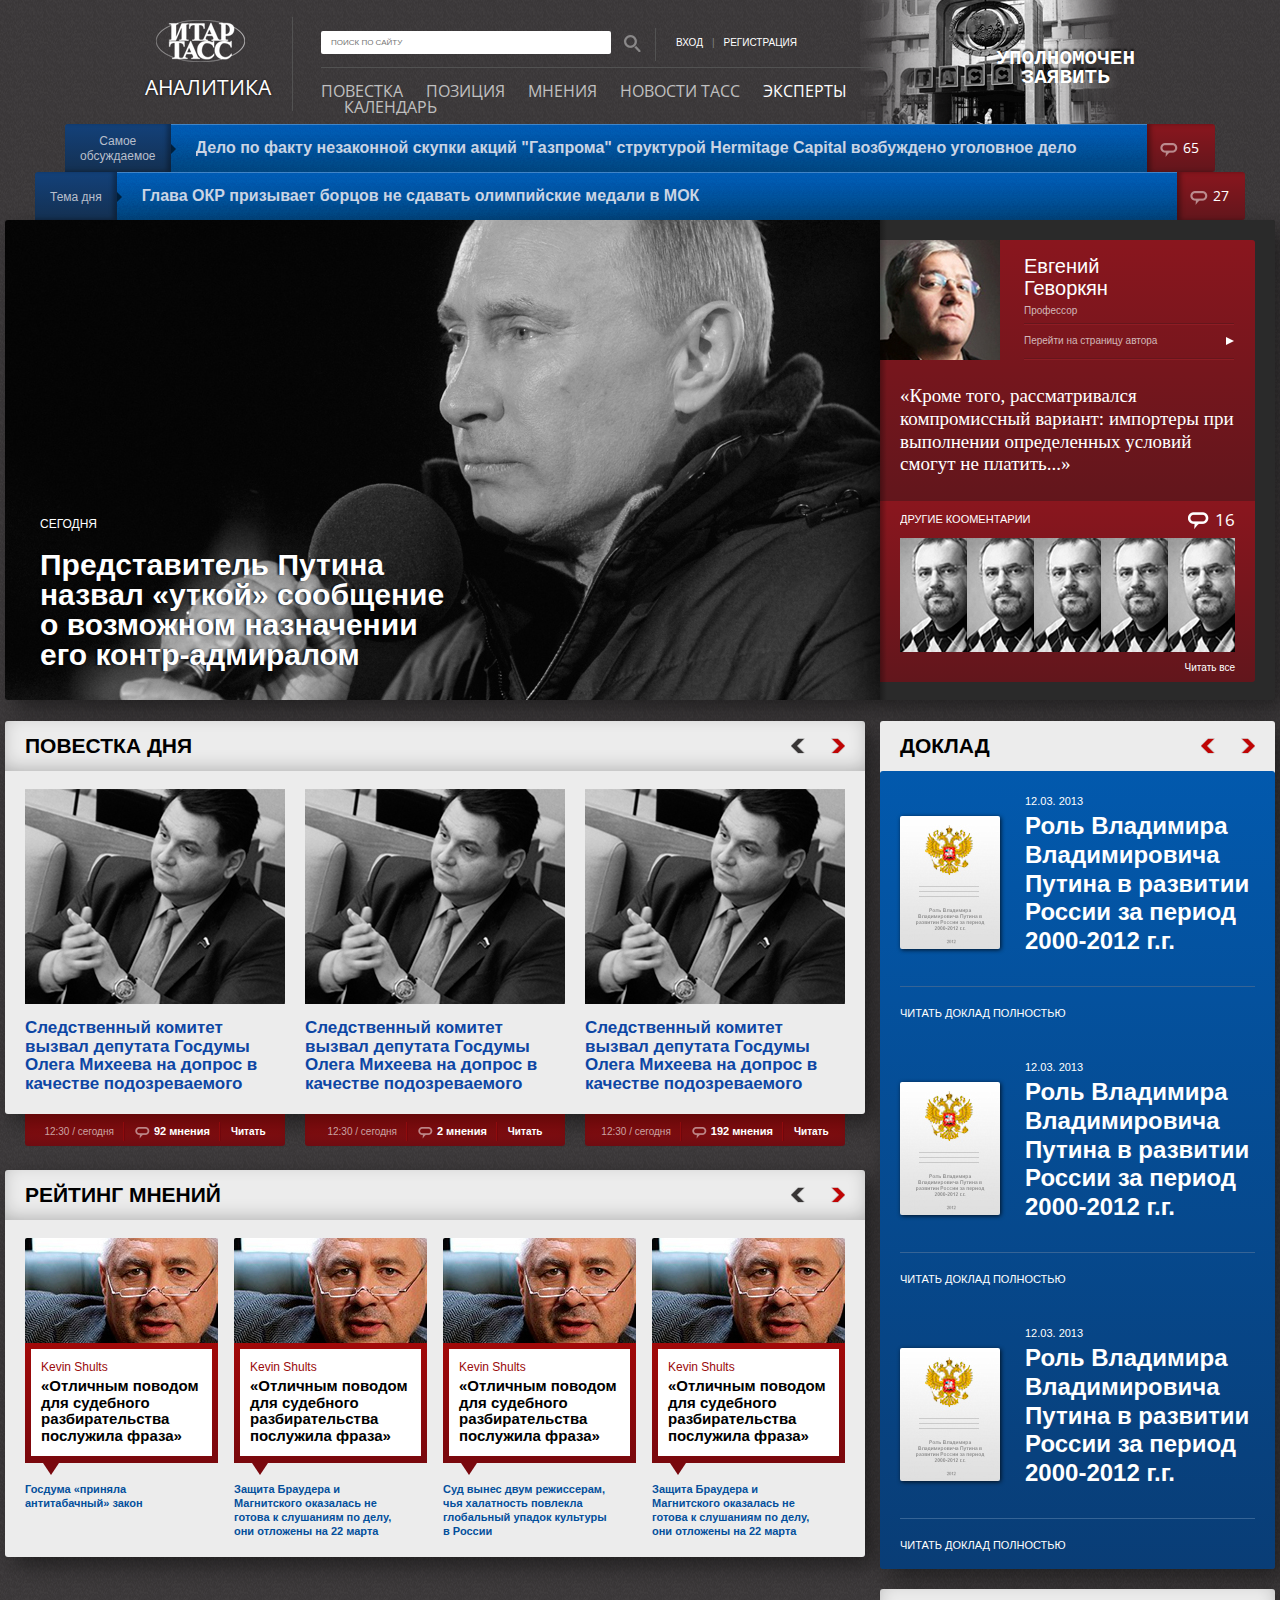
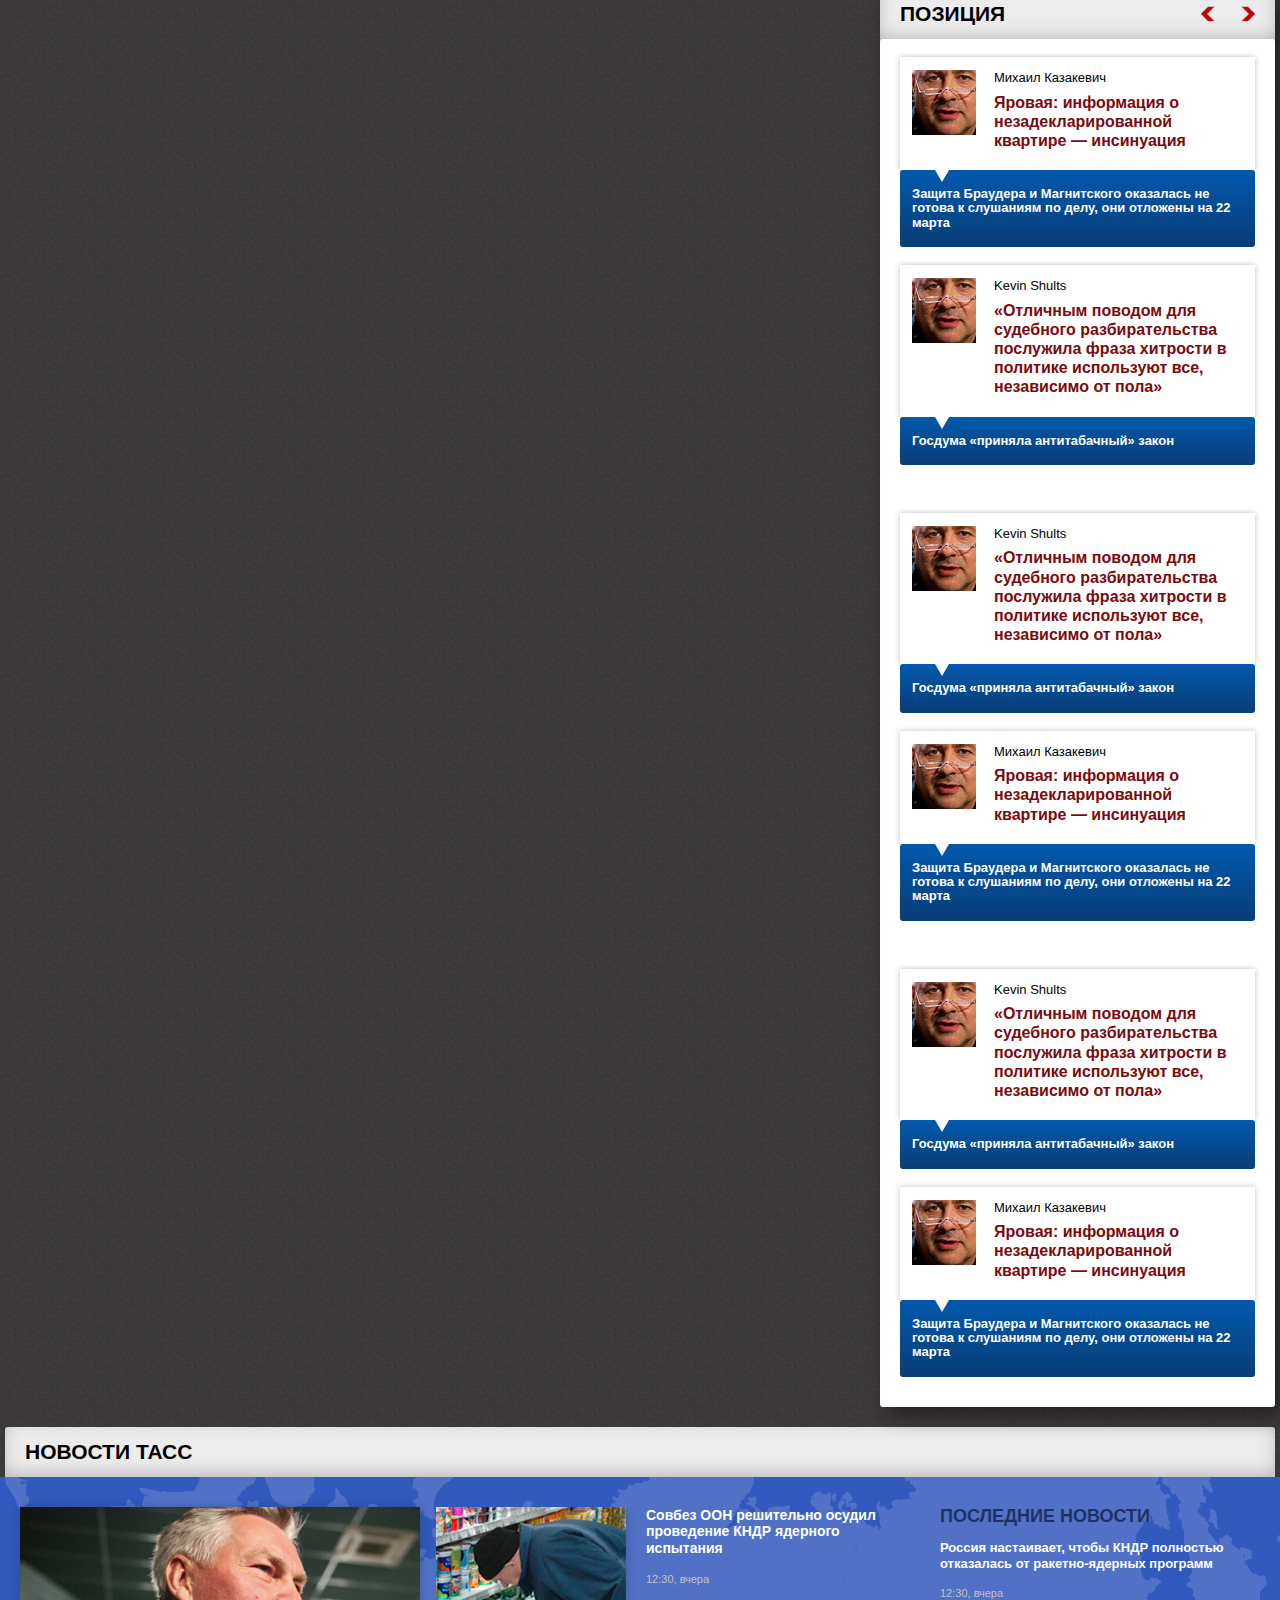
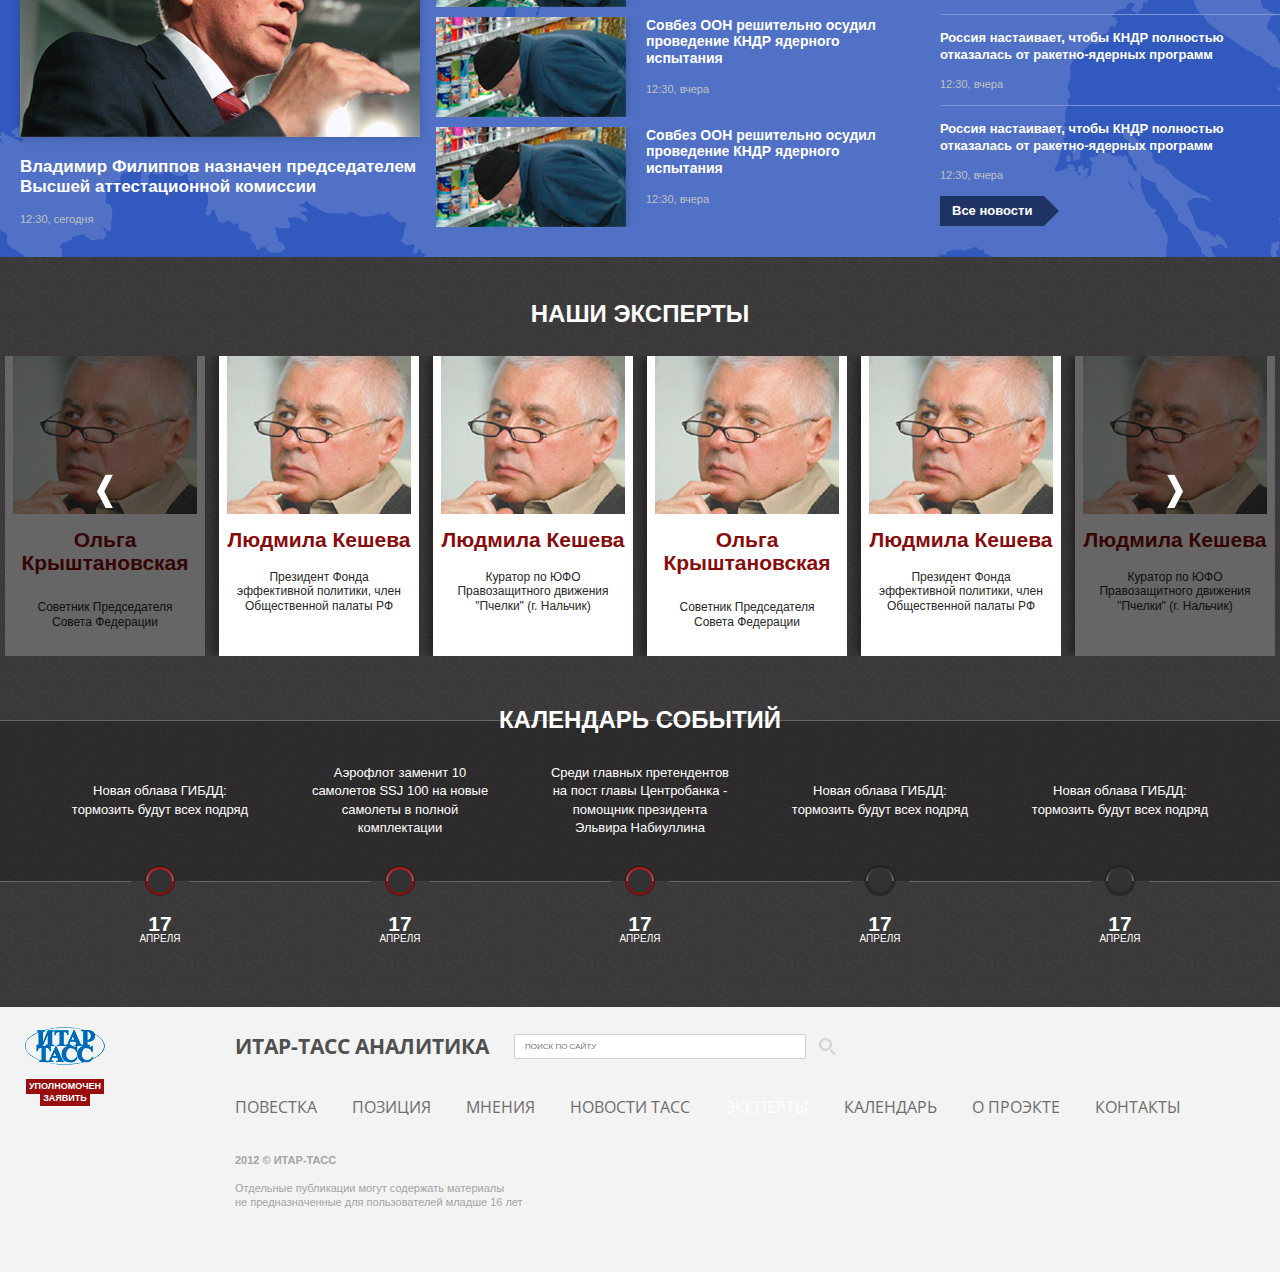
==== commit cbedb8ca: "+2pages" ====
--- a/index.html
+++ b/index.html
@@ -9,7 +9,8 @@
 	<!--[if lt IE 9]><script src="js/html5shiv.js"></script><![endif]-->
 	<link href='http://fonts.googleapis.com/css?family=Open+Sans+Condensed:700&subset=latin,cyrillic' rel='stylesheet' type='text/css'>
 	<script src="js/jquery.min.js"></script>
-	<script src="js/jquery.cycle.all.js"></script>
+	<script src="js/jquery.tools.min.js"></script>
+	<script src="js/jquery.cycle.all.js"></script>	
 	<script src="js/common.js"></script>
 </head>
 <body>
@@ -40,7 +41,7 @@
 					<li><a href="#">Позиция</a></li>
 					<li><a href="#">Мнения</a></li>
 					<li><a href="#">Новости ТАСС</a></li>
-					<li><a href="#">Эксперты</a></li>
+					<li class="active"><a href="#">Эксперты</a></li>
 					<li><a href="#">Календарь</a></li>                     
 				</ul>
 			</nav>
@@ -451,10 +452,10 @@
 <!-- BEGIN .main-experts -->
 <section class="main-experts">
 	<h2 class="h2">наши эксперты</h2>
-	<div class="main-experts__list">
-		<button class="main-experts__btn-prev"><i></i></button>
-		<button class="main-experts__btn-next"><i></i></button>
-		<ul>
+	<div class="main-experts__items js-sl-scr">
+		<button class="main-experts__btn-prev js-sl-scr-prev"><i></i></button>
+		<button class="main-experts__btn-next js-sl-scr-next"><i></i></button>
+		<ul class="main-experts__list js-sl-scr-items">
 			<li>
 				<div class="main-experts__item">
 					<a href="#"><img src="img/pic10.jpg" alt=""></a>
@@ -597,7 +598,7 @@
 				<li><a href="#">Позиция</a></li>
 				<li><a href="#">Мнения</a></li>
 				<li><a href="#">Новости ТАСС</a></li>
-				<li><a href="#">Эксперты</a></li>
+				<li class="active"><a href="#">Эксперты</a></li>
 				<li><a href="#">Календарь</a></li>  
 				<li><a href="#">О проэкте</a></li>
 				<li><a href="#">Контакты</a></li>                   
--- a/css/screen.css
+++ b/css/screen.css
@@ -6,7 +6,7 @@
 
 .top-opinions__info, .theme_red { background: url('[data-uri]'); background: -webkit-gradient(linear, 50% 0%, 50% 100%, color-stop(0%, #a20909), color-stop(100%, #79080d)); background: -webkit-linear-gradient(#a20909, #79080d); background: -moz-linear-gradient(#a20909, #79080d); background: -o-linear-gradient(#a20909, #79080d); background: linear-gradient(#a20909, #79080d); }
 
-.block, .main-block { box-shadow: rgba(0, 0, 0, 0.45) 9px 9px 21px; }
+.block, .main-block, .search { box-shadow: rgba(0, 0, 0, 0.45) 9px 9px 21px; }
 
 .l-cols:after, .news .wrap:after { content: "."; display: block; height: 0; clear: both; visibility: hidden; }
 
@@ -26,7 +26,7 @@
 
 textarea, button, select, input { border: none; outline: none; }
 
-button { line-height: 1; cursor: pointer; }
+button { background: none; line-height: 1; cursor: pointer; }
 
 table { border-spacing: 0; border-collapse: collapse; }
 
@@ -53,11 +53,11 @@
 .nav-btns button:first-child { margin-right: 26px; }
 .nav-btns button.disabled { cursor: default; }
 
-.nav-btns__prev { background: url('../img/icons-s13615a3bb3.png') 0 -755px no-repeat; width: 14px; height: 16px; }
-.nav-btns__prev.disabled { background: url('../img/icons-s13615a3bb3.png') 0 -781px no-repeat; width: 14px; height: 16px; }
-
-.nav-btns__next { background: url('../img/icons-s13615a3bb3.png') 0 -829px no-repeat; width: 14px; height: 16px; }
-.nav-btns__next.disabled { background: url('../img/icons-s13615a3bb3.png') 0 -729px no-repeat; width: 14px; height: 16px; }
+.nav-btns__prev { background: url('../img/icons-s7dc561f799.png') 0 -755px no-repeat; width: 14px; height: 16px; }
+.nav-btns__prev.disabled { background: url('../img/icons-s7dc561f799.png') 0 -781px no-repeat; width: 14px; height: 16px; }
+
+.nav-btns__next { background: url('../img/icons-s7dc561f799.png') 0 -829px no-repeat; width: 14px; height: 16px; }
+.nav-btns__next.disabled { background: url('../img/icons-s7dc561f799.png') 0 -729px no-repeat; width: 14px; height: 16px; }
 
 .block { position: relative; border-radius: 3px; z-index: 5; }
 
@@ -71,7 +71,7 @@
 .header .search-form { margin-right: 20px; padding: 3px 0 7px 0; border-right: 1px solid #525252; }
 
 .header__logo { position: relative; float: left; width: 147px; height: 94px; margin: 17px 28px 0 0; border-right: 1px solid #525252; }
-.header__logo i { display: block; margin: 3px 0 15px 11px; background: url('../img/icons-s13615a3bb3.png') 0 -48px no-repeat; width: 89px; height: 42px; }
+.header__logo i { display: block; margin: 3px 0 15px 11px; background: url('../img/icons-s7dc561f799.png') 0 -48px no-repeat; width: 89px; height: 42px; }
 .header__logo span { font-family: "Open Sans Condensed", Arial, Tahoma, sans-serif; font-size: 21px; text-transform: uppercase; color: white; text-shadow: rgba(0, 0, 0, 0.75) 0 0 3px; }
 
 .header__block { float: left; width: 562px; margin-top: 28px; }
@@ -89,17 +89,18 @@
 .search-form input, .search-form button { float: left; }
 .search-form input { width: 270px; height: 23px; padding: 0 10px; background: white; border-radius: 2px; font-family: Tahoma, Arial, sans-serif; font-size: 8px; }
 .search-form button { padding: 4px 14px 2px 13px; background: none; }
-.search-form button i { display: block; background: url('../img/icons-s13615a3bb3.png') 0 -611px no-repeat; width: 17px; height: 17px; }
+.search-form button i { display: block; background: url('../img/icons-s7dc561f799.png') 0 -611px no-repeat; width: 17px; height: 17px; }
 
 .nav ul { overflow: hidden; }
 .nav li { float: left; margin-left: 23px; }
 .nav li:first-child { margin: 0; }
+.nav li.active a { color: white; }
 .nav a { font-family: "Open Sans Condensed", Arial, Tahoma, sans-serif; font-size: 16px; color: silver; text-transform: uppercase; }
 
 .footer { background: #f3f3f3; }
 .footer .wrap { position: relative; width: 900px; height: 238px; padding: 27px 0 0 90px; }
 .footer .search-form input { border: 1px solid #d0d0d0; }
-.footer .search-form button i { background: url('../img/icons-s13615a3bb3.png') 0 -513px no-repeat; width: 17px; height: 17px; }
+.footer .search-form button i { background: url('../img/icons-s7dc561f799.png') 0 -513px no-repeat; width: 17px; height: 17px; }
 .footer .nav { margin-bottom: 40px; }
 .footer .nav li { margin-left: 35px; }
 .footer .nav li:first-child { margin: 0; }
@@ -109,7 +110,7 @@
 .footer_main .wrap .footer__logo { left: 20px; }
 
 .footer__logo { position: absolute; top: 20px; left: -120px; }
-.footer__logo i { display: block; background: url('../img/icons-s13615a3bb3.png') 0 0 no-repeat; width: 80px; height: 38px; }
+.footer__logo i { display: block; background: url('../img/icons-s7dc561f799.png') 0 0 no-repeat; width: 80px; height: 38px; }
 .footer__logo strong { position: absolute; top: 50px; left: 0; width: 100%; text-align: center; }
 .footer__logo span { position: relative; top: -5px; display: inline-block; padding: 3px; background: #990d0f; text-transform: uppercase; font-size: 9px; color: white; }
 .footer__logo span:first-child { top: 0px; }
@@ -128,7 +129,7 @@
 .popup_enter { margin-left: -250px; width: 500px; }
 
 .popup__title { position: relative; height: 47px; padding-left: 20px; line-height: 47px; background: url('[data-uri]'); background: -webkit-gradient(linear, 0% 50%, 100% 50%, color-stop(0%, #256284), color-stop(100%, #0a3a5f)); background: -webkit-linear-gradient(left, #256284, #0a3a5f); background: -moz-linear-gradient(left, #256284, #0a3a5f); background: -o-linear-gradient(left, #256284, #0a3a5f); background: linear-gradient(left, #256284, #0a3a5f); border-top: 1px solid #427c9f; font-size: 22px; font-weight: bold; text-transform: uppercase; color: white; }
-.popup__title button { position: absolute; top: 12px; right: 15px; background: url('../img/icons-s13615a3bb3.png') 0 -139px no-repeat; width: 24px; height: 24px; }
+.popup__title button { position: absolute; top: 12px; right: 15px; background: url('../img/icons-s7dc561f799.png') 0 -139px no-repeat; width: 24px; height: 24px; }
 
 .popup__content { padding: 20px 20px 40px 20px; background: white; }
 
@@ -136,7 +137,7 @@
 .enter__fields li:first-child { margin-bottom: 18px; }
 .enter__fields label { float: left; width: 100px; height: 32px; line-height: 32px; font-size: 12px; font-weight: bold; color: black; }
 .enter__fields input { float: left; width: 236px; height: 30px; padding: 0 7px; border: 1px solid #a7d9f6; }
-.enter__fields button { position: absolute; top: 10px; left: 320px; background: url('../img/icons-s13615a3bb3.png') 0 -251px no-repeat; width: 22px; height: 12px; }
+.enter__fields button { position: absolute; top: 10px; left: 320px; background: url('../img/icons-s7dc561f799.png') 0 -251px no-repeat; width: 22px; height: 12px; }
 
 .enter__info { padding-left: 100px; }
 
@@ -156,8 +157,8 @@
 .enter__remember { position: relative; padding-left: 25px; line-height: 36px; font-size: 12px; color: black; }
 .enter__remember input, .enter__remember i { position: absolute; top: 9px; left: 0; }
 .enter__remember input { width: 17px; height: 17px; z-index: 5; opacity: 0; }
-.enter__remember input[type="checkbox"]:checked + i { background: url('../img/icons-s13615a3bb3.png') 0 -457px no-repeat; width: 17px; height: 17px; }
-.enter__remember i { background: url('../img/icons-s13615a3bb3.png') 0 -892px no-repeat; width: 17px; height: 17px; }
+.enter__remember input[type="checkbox"]:checked + i { background: url('../img/icons-s7dc561f799.png') 0 -457px no-repeat; width: 17px; height: 17px; }
+.enter__remember i { background: url('../img/icons-s7dc561f799.png') 0 -892px no-repeat; width: 17px; height: 17px; }
 
 .enter__social { padding: 10px 20px; background: #f0f0f0; overflow: hidden; }
 .enter__social span { float: left; width: 70px; margin-right: 35px; font-size: 12px; color: #767676; line-height: 1.5; }
@@ -165,15 +166,15 @@
 .enter__social li { float: left; margin-right: 28px; }
 .enter__social a { display: block; }
 
-.enter__fb { background: url('../img/icons-s13615a3bb3.png') 0 -418px no-repeat; width: 28px; height: 29px; }
-
-.enter__vk { background: url('../img/icons-s13615a3bb3.png') 0 -273px no-repeat; width: 28px; height: 29px; }
-
-.enter__tw { background: url('../img/icons-s13615a3bb3.png') 0 -212px no-repeat; width: 28px; height: 29px; }
-
-.enter__ok { background: url('../img/icons-s13615a3bb3.png') 0 -173px no-repeat; width: 28px; height: 29px; }
-
-.enter__ml { background: url('../img/icons-s13615a3bb3.png') 0 -100px no-repeat; width: 28px; height: 29px; }
+.enter__fb { background: url('../img/icons-s7dc561f799.png') 0 -418px no-repeat; width: 28px; height: 29px; }
+
+.enter__vk { background: url('../img/icons-s7dc561f799.png') 0 -273px no-repeat; width: 28px; height: 29px; }
+
+.enter__tw { background: url('../img/icons-s7dc561f799.png') 0 -212px no-repeat; width: 28px; height: 29px; }
+
+.enter__ok { background: url('../img/icons-s7dc561f799.png') 0 -173px no-repeat; width: 28px; height: 29px; }
+
+.enter__ml { background: url('../img/icons-s7dc561f799.png') 0 -100px no-repeat; width: 28px; height: 29px; }
 
 .main-top__title { background: url('[data-uri]'); background: -webkit-gradient(linear, 50% 0%, 50% 100%, color-stop(0%, #13417a), color-stop(100%, #143051)); background: -webkit-linear-gradient(#13417a, #143051); background: -moz-linear-gradient(#13417a, #143051); background: -o-linear-gradient(#13417a, #143051); background: linear-gradient(#13417a, #143051); }
 
@@ -183,7 +184,7 @@
 
 .top-opinions__info, .theme_red { background: url('[data-uri]'); background: -webkit-gradient(linear, 50% 0%, 50% 100%, color-stop(0%, #a20909), color-stop(100%, #79080d)); background: -webkit-linear-gradient(#a20909, #79080d); background: -moz-linear-gradient(#a20909, #79080d); background: -o-linear-gradient(#a20909, #79080d); background: linear-gradient(#a20909, #79080d); }
 
-.block, .main-block { box-shadow: rgba(0, 0, 0, 0.45) 9px 9px 21px; }
+.block, .main-block, .search { box-shadow: rgba(0, 0, 0, 0.45) 9px 9px 21px; }
 
 .l-cols:after, .news .wrap:after { content: "."; display: block; height: 0; clear: both; visibility: hidden; }
 
@@ -204,7 +205,7 @@
 
 .top-opinions__info, .theme_red { background: url('[data-uri]'); background: -webkit-gradient(linear, 50% 0%, 50% 100%, color-stop(0%, #a20909), color-stop(100%, #79080d)); background: -webkit-linear-gradient(#a20909, #79080d); background: -moz-linear-gradient(#a20909, #79080d); background: -o-linear-gradient(#a20909, #79080d); background: linear-gradient(#a20909, #79080d); }
 
-.block, .main-block { box-shadow: rgba(0, 0, 0, 0.45) 9px 9px 21px; }
+.block, .main-block, .search { box-shadow: rgba(0, 0, 0, 0.45) 9px 9px 21px; }
 
 .l-cols:after, .news .wrap:after { content: "."; display: block; height: 0; clear: both; visibility: hidden; }
 
@@ -224,7 +225,7 @@
 
 .main-top__comm { position: relative; float: right; padding: 0 16px 0 36px; box-shadow: rgba(0, 0, 0, 0.3) 4px 0 4px inset; }
 .main-top__comm a { font-family: "Open Sans Condensed", Arial, Tahoma, sans-serif; font-size: 14px; color: white; }
-.main-top__comm i { position: absolute; top: 19px; left: 13px; background: url('../img/icons-s13615a3bb3.png') 0 -705px no-repeat; width: 18px; height: 14px; }
+.main-top__comm i { position: absolute; top: 19px; left: 13px; background: url('../img/icons-s7dc561f799.png') 0 -705px no-repeat; width: 18px; height: 14px; }
 
 .main-top__link { padding: 0 25px; background: url(../img/main-top-bg.png); box-shadow: rgba(255, 255, 255, 0.25) -2px 3px 0 -2px inset; overflow: hidden; }
 .main-top__link a { display: block; text-overflow: ellipsis; white-space: nowrap; overflow: hidden; font-size: 16px; color: #cad4e4; font-weight: bold; }
@@ -266,7 +267,7 @@
 .main-author__title span, .main-author__title a { height: 37px; line-height: 37px; color: white; }
 .main-author__title span { float: left; text-transform: uppercase; font-size: 11px; }
 .main-author__title a { position: relative; float: right; padding-left: 27px; font-family: "Open Sans Condensed", Arial, Tahoma, sans-serif; font-size: 17px; }
-.main-author__title a i { position: absolute; top: 11px; left: 0; background: url('../img/icons-s13615a3bb3.png') 0 -540px no-repeat; width: 21px; height: 17px; }
+.main-author__title a i { position: absolute; top: 11px; left: 0; background: url('../img/icons-s7dc561f799.png') 0 -540px no-repeat; width: 21px; height: 17px; }
 
 .main-author__all { padding: 7px 0 9px 0; text-align: right; }
 .main-author__all a { font-size: 10px; color: white; }
@@ -287,7 +288,7 @@
 .agenda__meta li { display: inline-block; height: 19px; padding: 0 10px; border-left: 1px solid #70070c; box-shadow: #8f0b0d -1px 0 0; vertical-align: top; line-height: 19px; }
 .agenda__meta li:first-child { box-shadow: none; border: none; color: #caa3a3; }
 .agenda__meta strong { position: relative; padding-left: 19px; }
-.agenda__meta strong i { position: absolute; top: 2px; left: 0; background: url('../img/icons-s13615a3bb3.png') 0 -807px no-repeat; width: 15px; height: 12px; }
+.agenda__meta strong i { position: absolute; top: 2px; left: 0; background: url('../img/icons-s7dc561f799.png') 0 -807px no-repeat; width: 15px; height: 12px; }
 
 .top-opinions { margin-bottom: 28px; padding: 18px 20px 20px 20px; background: #ececec; border-radius: 0 0 3px 3px; }
 
@@ -352,17 +353,18 @@
 
 .main-experts .h2 { position: relative; margin-bottom: 30px; text-align: center; font-size: 24px; color: white; }
 
-.main-experts__list { position: relative; }
-.main-experts__list ul { margin-bottom: 40px; font-size: 0; text-align: center; }
-.main-experts__list li { position: relative; display: inline-block; vertical-align: top; width: 184px; margin: 0 8px; box-shadow: rgba(0, 0, 0, 0.45) -5px 0 10px; }
-.main-experts__list button { display: block; position: absolute; top: 0; width: 184px; height: 300px; background: rgba(0, 0, 0, 0.6); z-index: 5; }
-.main-experts__list button i { position: absolute; top: 118px; left: 50%; margin-left: -8px; }
-
-.main-experts__btn-prev { left: 50%; margin-left: -792px; }
-.main-experts__btn-prev i { background: url('../img/icons-s13615a3bb3.png') 0 -638px no-repeat; width: 16px; height: 34px; }
-
-.main-experts__btn-next { right: 50%; margin-right: -792px; }
-.main-experts__btn-next i { background: url('../img/icons-s13615a3bb3.png') 0 -567px no-repeat; width: 16px; height: 34px; }
+.main-experts__items { position: relative; width: 1270px; height: 300px; margin: 0 auto 40px; overflow: hidden; }
+.main-experts__items button { display: block; position: absolute; top: 0; width: 200px; height: 300px; background: rgba(0, 0, 0, 0.6); z-index: 5; }
+.main-experts__items button i { position: absolute; top: 118px; left: 50%; margin-left: -8px; }
+
+.main-experts__btn-prev { left: 0; }
+.main-experts__btn-prev i { background: url('../img/icons-s7dc561f799.png') 0 -638px no-repeat; width: 16px; height: 34px; }
+
+.main-experts__btn-next { right: 0; }
+.main-experts__btn-next i { background: url('../img/icons-s7dc561f799.png') 0 -567px no-repeat; width: 16px; height: 34px; }
+
+.main-experts__list { position: absolute; width: 2000em; }
+.main-experts__list li { position: relative; float: left; width: 200px; margin-right: 14px; box-shadow: rgba(0, 0, 0, 0.45) -5px 0 10px; text-align: center; }
 
 .main-experts__item { height: 300px; background: white; }
 .main-experts__item img { margin-bottom: 10px; }
@@ -404,7 +406,7 @@
 
 .top-opinions__info, .theme_red { background: url('[data-uri]'); background: -webkit-gradient(linear, 50% 0%, 50% 100%, color-stop(0%, #a20909), color-stop(100%, #79080d)); background: -webkit-linear-gradient(#a20909, #79080d); background: -moz-linear-gradient(#a20909, #79080d); background: -o-linear-gradient(#a20909, #79080d); background: linear-gradient(#a20909, #79080d); }
 
-.block, .main-block { box-shadow: rgba(0, 0, 0, 0.45) 9px 9px 21px; }
+.block, .main-block, .search { box-shadow: rgba(0, 0, 0, 0.45) 9px 9px 21px; }
 
 .l-cols:after, .news .wrap:after { content: "."; display: block; height: 0; clear: both; visibility: hidden; }
 
@@ -442,7 +444,7 @@
 .theme { position: relative; padding: 15px 20px; margin: 0 -1px; border-radius: 3px; overflow: hidden; z-index: 5; }
 
 .theme_red .theme__comm a, .theme_content .theme__comm a { color: white; }
-.theme_red .theme__comm i, .theme_content .theme__comm i { background: url('../img/icons-s13615a3bb3.png') 0 -350px no-repeat; width: 34px; height: 28px; }
+.theme_red .theme__comm i, .theme_content .theme__comm i { background: url('../img/icons-s7dc561f799.png') 0 -350px no-repeat; width: 34px; height: 28px; }
 
 .theme_red .theme__comm { border-color: #b85858; }
 .theme_red .theme__desc .h1 { padding: 5px 0; font-size: 36px; }
@@ -462,17 +464,19 @@
 
 .theme__read { position: absolute; right: 20px; bottom: 20px; font-size: 14px; color: white; }
 
-.pagination { margin: -1px 0 50px 0; padding: 28px 0 34px; background: #fdfdfd; border-radius: 0 0 3px 3px; text-align: center; font-size: 0; }
+.pagination { margin: -1px 0 50px 0; padding: 28px 0 34px 0; background: #fdfdfd; border-radius: 0 0 3px 3px; text-align: center; font-size: 0; }
 .pagination a { display: inline-block; padding: 0 7px; vertical-align: middle; font-size: 12px; color: black; font-weight: bold; }
 .pagination a.active { color: #676767; }
 .pagination .pagination__prev, .pagination .pagination__next { padding: 0; }
 .pagination .pagination__prev.disabled, .pagination .pagination__next.disabled { cursor: default; }
-.pagination .pagination__prev { margin-right: 14px; background: url('../img/icons-s13615a3bb3.png') 0 -755px no-repeat; width: 14px; height: 16px; }
-.pagination .pagination__prev.disabled { background: url('../img/icons-s13615a3bb3.png') 0 -781px no-repeat; width: 14px; height: 16px; }
-.pagination .pagination__next { margin-left: 14px; background: url('../img/icons-s13615a3bb3.png') 0 -829px no-repeat; width: 14px; height: 16px; }
-.pagination .pagination__next.disabled { background: url('../img/icons-s13615a3bb3.png') 0 -729px no-repeat; width: 14px; height: 16px; }
+.pagination .pagination__prev { margin-right: 14px; background: url('../img/icons-s7dc561f799.png') 0 -755px no-repeat; width: 14px; height: 16px; }
+.pagination .pagination__prev.disabled { background: url('../img/icons-s7dc561f799.png') 0 -781px no-repeat; width: 14px; height: 16px; }
+.pagination .pagination__next { margin-left: 14px; background: url('../img/icons-s7dc561f799.png') 0 -829px no-repeat; width: 14px; height: 16px; }
+.pagination .pagination__next.disabled { background: url('../img/icons-s7dc561f799.png') 0 -729px no-repeat; width: 14px; height: 16px; }
 
 .pagination_mod { margin-bottom: 28px; background: white; }
+
+.pagination_mod-1 { margin: 0 40px; background: white; border-top: 1px solid #bfbfbf; }
 
 .actual { margin-bottom: 28px; padding: 20px; background: #ececec; border-radius: 0 0 3px 3px; overflow: hidden; }
 .actual li { float: left; width: 149px; margin-left: 13px; }
@@ -482,7 +486,7 @@
 
 .actual__comm { margin-top: 7px; }
 .actual__comm a { position: relative; padding-left: 28px; color: #910d0d; }
-.actual__comm i { position: absolute; top: 0; left: 0; background: url('../img/icons-s13615a3bb3.png') 0 -484px no-repeat; width: 23px; height: 19px; }
+.actual__comm i { position: absolute; top: 0; left: 0; background: url('../img/icons-s7dc561f799.png') 0 -484px no-repeat; width: 23px; height: 19px; }
 
 .story { padding: 16px 20px; background: #fdfdfd; }
 
@@ -497,7 +501,7 @@
 
 .story__comm, .theme__comm { float: right; height: 73px; padding: 0 22px 0 20px; border-left: 1px solid #b2b2b2; line-height: 73px; }
 .story__comm a, .theme__comm a { position: relative; padding-left: 40px; font-family: "Open Sans Condensed", Arial, Tahoma, sans-serif; font-size: 22px; color: #a30909; }
-.story__comm i, .theme__comm i { position: absolute; top: 6px; left: 0; background: url('../img/icons-s13615a3bb3.png') 0 -312px no-repeat; width: 34px; height: 28px; }
+.story__comm i, .theme__comm i { position: absolute; top: 6px; left: 0; background: url('../img/icons-s7dc561f799.png') 0 -312px no-repeat; width: 34px; height: 28px; }
 
 .story__info { margin-right: 15px; overflow: hidden; }
 .story__info span { font-size: 12px; color: #413f3f; }
@@ -518,8 +522,9 @@
 .story__opinions a { font-size: 10px; font-weight: bold; color: #a30909; }
 
 .content { padding: 25px 40px; background: white; }
-.content p { margin-bottom: 20px; font-size: 14px; color: #3f3d3d; line-height: 1.5; }
+.content p { margin-bottom: 20px; font-size: 16px; color: #3f3d3d; line-height: 1.5; }
 .content a { color: #0259ad; }
+.content blockquote { margin-bottom: 20px; font-size: 16px; line-height: 1.5; color: #a30909; }
 
 .content_mod { padding: 20px; }
 .content_mod img { float: left; margin: 0 10px 10px 0; }
@@ -610,28 +615,30 @@
 .post__rating button, .post__rating strong { float: left; }
 .post__rating strong { height: 27px; padding: 0 15px; background: #ececec; box-shadow: rgba(0, 0, 0, 0.3) 0 0 7px; line-height: 27px; font-family: "Open Sans Condensed", Arial, Tahoma, sans-serif; font-size: 21px; color: #3e3c3c; }
 
-.post__minus { background: url('../img/icons-s13615a3bb3.png') 0 -919px no-repeat; width: 29px; height: 27px; }
-
-.post__plus { background: url('../img/icons-s13615a3bb3.png') 0 -855px no-repeat; width: 29px; height: 27px; }
+.post__minus { background: url('../img/icons-s7dc561f799.png') 0 -919px no-repeat; width: 29px; height: 27px; }
+
+.post__plus { background: url('../img/icons-s7dc561f799.png') 0 -855px no-repeat; width: 29px; height: 27px; }
 
 .post__comm { float: right; height: 27px; line-height: 27px; }
 .post__comm button, .post__comm span { float: left; }
 .post__comm button { height: 27px; line-height: 27px; background: none; font-size: 16px; font-weight: bold; }
 .post__comm span { position: relative; padding-left: 37px; margin-left: 17px; border-left: 1px solid #8b8a8a; }
-.post__comm i { position: absolute; top: 5px; left: 10px; background: url('../img/icons-s13615a3bb3.png') 0 -484px no-repeat; width: 23px; height: 19px; }
+.post__comm i { position: absolute; top: 5px; left: 10px; background: url('../img/icons-s7dc561f799.png') 0 -484px no-repeat; width: 23px; height: 19px; }
 
 .comm { background: #e3e3e3; }
 
-.comm__list { position: relative; padding: 40px 20px; box-shadow: rgba(0, 0, 0, 0.5) 0 9px 20px -10px inset; z-index: 5; }
-.comm__list li { margin-top: 70px; overflow: hidden; }
-.comm__list li:first-child { margin: 0; }
-
-.comm__arr { position: absolute; top: -20px; right: 180px; background: url('../img/icons-s13615a3bb3.png') 0 -388px no-repeat; width: 22px; height: 20px; }
-
-.comm__pic { float: left; margin-right: 20px; }
+.comm__list { position: relative; padding: 40px 0; box-shadow: rgba(0, 0, 0, 0.5) 0 9px 20px -10px inset; border-bottom: 1px solid #b1b0b0; z-index: 5; }
+
+.comm__items li:first-child { margin: 0; }
+
+.comm__item { margin-top: 70px; overflow: hidden; }
+
+.comm__arr { position: absolute; top: -20px; right: 180px; background: url('../img/icons-s7dc561f799.png') 0 -388px no-repeat; width: 22px; height: 20px; }
+
+.comm__pic { float: left; margin: 0 20px; }
 .comm__pic img { display: block; }
 
-.comm__detail { overflow: hidden; }
+.comm__detail { margin-right: 20px; overflow: hidden; }
 
 .comm__name { margin-bottom: 15px; overflow: hidden; }
 .comm__name a { float: left; font-size: 14px; font-weight: bold; color: black; }
@@ -639,11 +646,11 @@
 
 .comm__txt { font-size: 14px; }
 .comm__txt p { margin-bottom: 20px; color: #3c3b3b; line-height: 1.5; }
-.comm__txt a { font-weight: bold; color: #9d1010; }
-
-.add-comm { padding: 25px 20px 95px 20px; border-top: 1px solid #b1b0b0; overflow: hidden; }
-
-.add-comm__pic { float: left; width: 130px; margin-right: 20px; text-align: center; }
+.comm__txt button { font-weight: bold; color: #9d1010; }
+
+.add-comm { padding: 25px 0 20px 0; overflow: hidden; }
+
+.add-comm__pic { float: left; width: 130px; margin: 0 20px; text-align: center; }
 .add-comm__pic img { margin: 18px 0 7px 0; }
 .add-comm__pic a { font-size: 14px; font-weight: bold; color: black; }
 
@@ -657,6 +664,48 @@
 .add-comm__txt { height: 180px; padding: 5px; }
 
 .add-comm__btn { height: 28px; padding: 0 35px; background: url('[data-uri]'); background: -webkit-gradient(linear, 50% 0%, 50% 100%, color-stop(0%, #d42828), color-stop(50%, #bc2b2b), color-stop(51%, #b31515), color-stop(100%, #980e0e)); background: -webkit-linear-gradient(#d42828 0%, #bc2b2b 50%, #b31515 51%, #980e0e 100%); background: -moz-linear-gradient(#d42828 0%, #bc2b2b 50%, #b31515 51%, #980e0e 100%); background: -o-linear-gradient(#d42828 0%, #bc2b2b 50%, #b31515 51%, #980e0e 100%); background: linear-gradient(#d42828 0%, #bc2b2b 50%, #b31515 51%, #980e0e 100%); border-radius: 2px; font-size: 10px; color: white; text-transform: uppercase; cursor: pointer; }
+
+.search { margin-bottom: 100px; background: white; border-radius: 0 0 3px 3px; }
+
+.search__form { padding: 30px 40px; background: #e3e3e3; overflow: hidden; }
+.search__form span { display: block; margin-bottom: 15px; font-size: 16px; }
+.search__form input { float: left; width: 815px; height: 41px; margin-right: 20px; padding: 0 15px; background: white; border: 1px solid #cfcfcf; border-radius: 2px; font-size: 18px; }
+.search__form button { float: left; padding: 5px 5px 7px 5px; background: none; }
+.search__form button i { display: block; background: url('../img/icons-s7dc561f799.png') 0 -956px no-repeat; width: 30px; height: 31px; }
+
+.search__result { padding: 0 40px; }
+
+.search__meta { padding: 20px; border-bottom: 1px solid #bdbdbd; }
+.search__meta span { display: block; margin-bottom: 10px; font-size: 16px; }
+.search__meta ul { overflow: hidden; }
+.search__meta li { float: left; margin-left: 11px; padding-left: 11px; border-left: 1px solid #adadad; font-size: 12px; }
+.search__meta li:first-child { margin: 0; padding: 0; border: none; }
+
+.search__title { padding: 45px 0 25px 0; color: #9c0505; font-size: 14px; font-weight: bold; text-transform: uppercase; }
+
+.search__date { margin-bottom: 3px; font-size: 11px; color: #8b8b8b; }
+
+.search__count { position: absolute; top: 0; left: 0; font-size: 16px; }
+
+.search__list { overflow: hidden; }
+.search__list li { position: relative; padding-left: 25px; }
+
+.search__content a { font-size: 14px; font-weight: bold; color: #0d509a; }
+.search__content a.search__link { color: black; }
+.search__content p { margin-top: 5px; font-size: 14px; line-height: 1.4; overflow: hidden; }
+.search__content p span { background: #0d509a; color: white; }
+
+.search__agenda .search__list li, .search__opinions .search__list li { margin-top: 23px; }
+.search__agenda .search__list li:first-child, .search__opinions .search__list li:first-child { margin: 0; }
+
+.search__pic { float: left; margin-right: 10px; }
+.search__pic img { display: block; }
+
+.search__experts { overflow: hidden; }
+.search__experts .search__list { margin-right: -50px; }
+.search__experts .search__list li { float: left; width: 140px; margin: 0 20px 35px 0; }
+.search__experts .search__pic { float: none; margin: 0 0 13px 0; }
+.search__experts .search__content p { font-size: 11px; color: #949494; }
 
 .ie7 .main-top__title, .ie8 .main-top__title { background: #13417a; }
 .ie7 .main-top__title i, .ie8 .main-top__title i { border-color: transparent transparent transparent #13417a; }
@@ -675,3 +724,4 @@
 .ie7 .enter__fields input, .ie8 .enter__fields input { line-height: 30px; }
 .ie7 .add-comm__theme, .ie8 .add-comm__theme { line-height: 24px; }
 .ie7 .expert__opinions p, .ie8 .expert__opinions p { background: #3e3e3e; }
+.ie7 .search__form input, .ie8 .search__form input { line-height: 41px; }
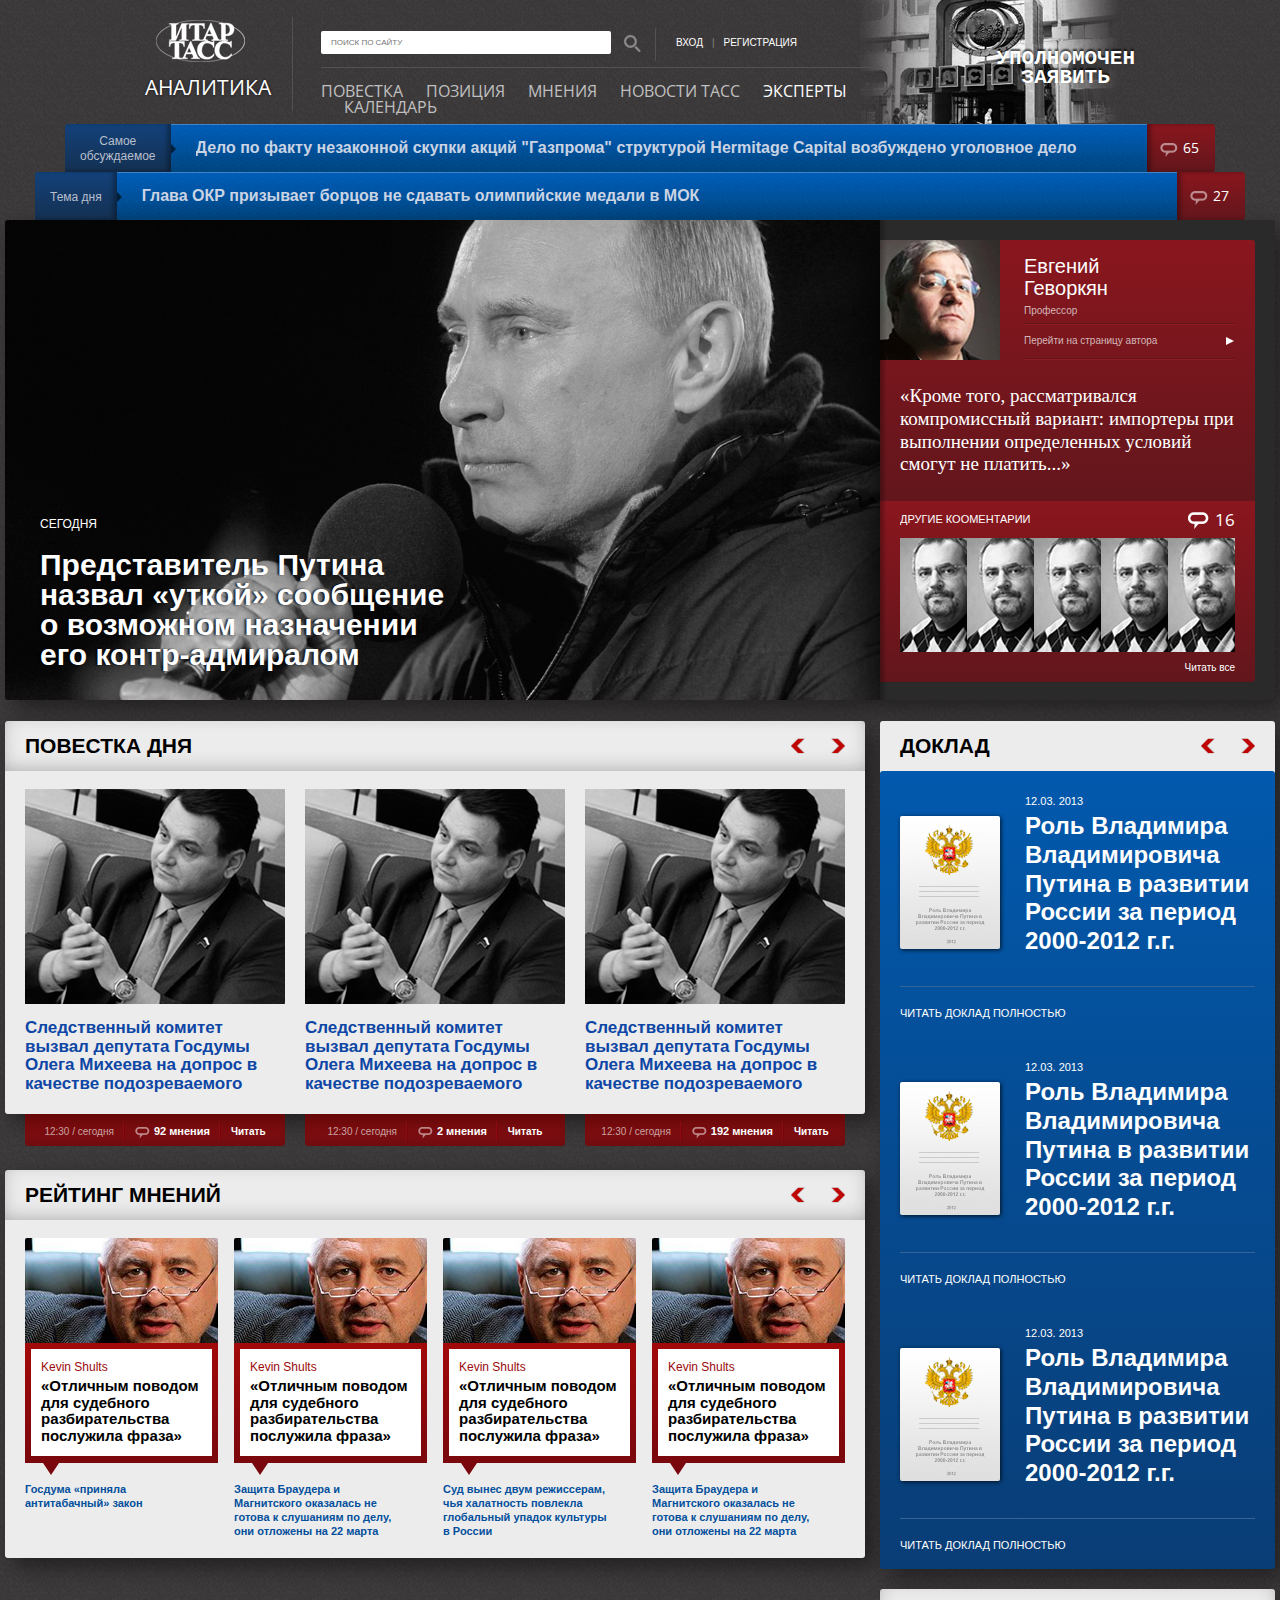
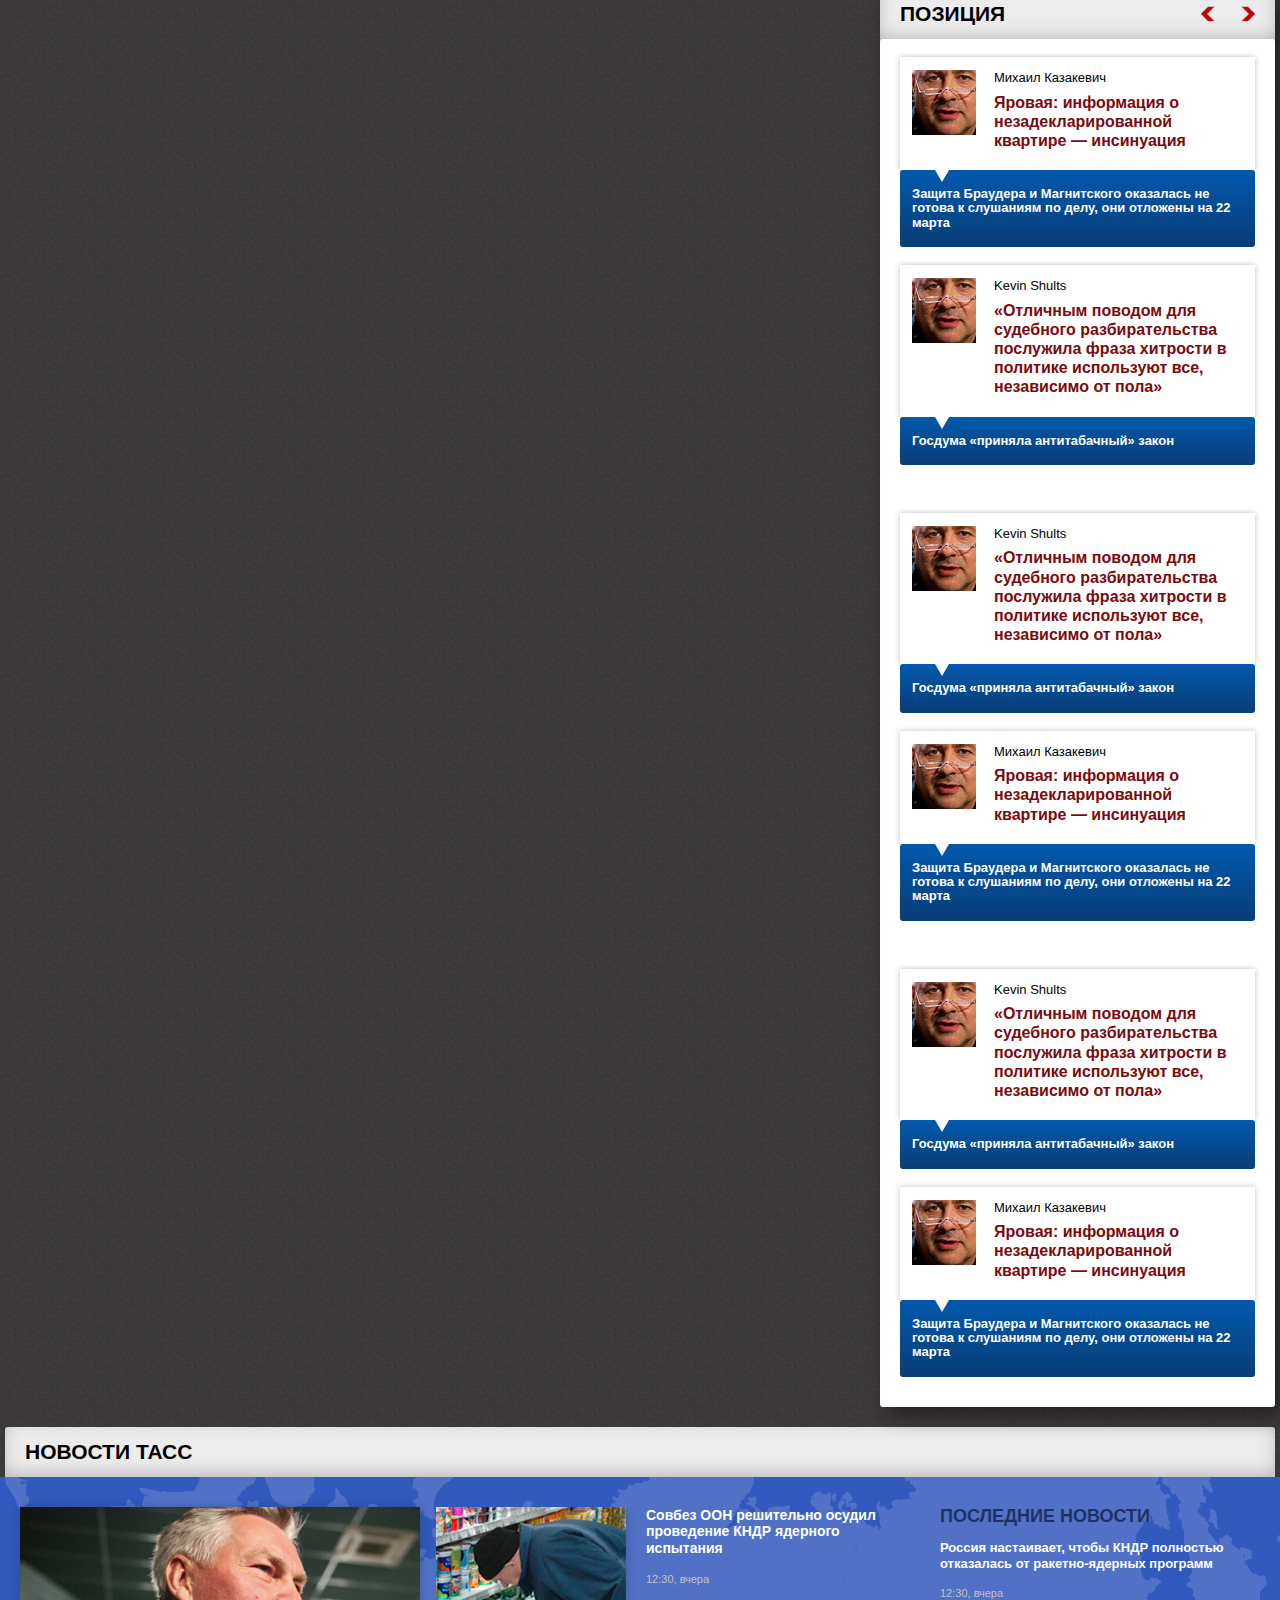
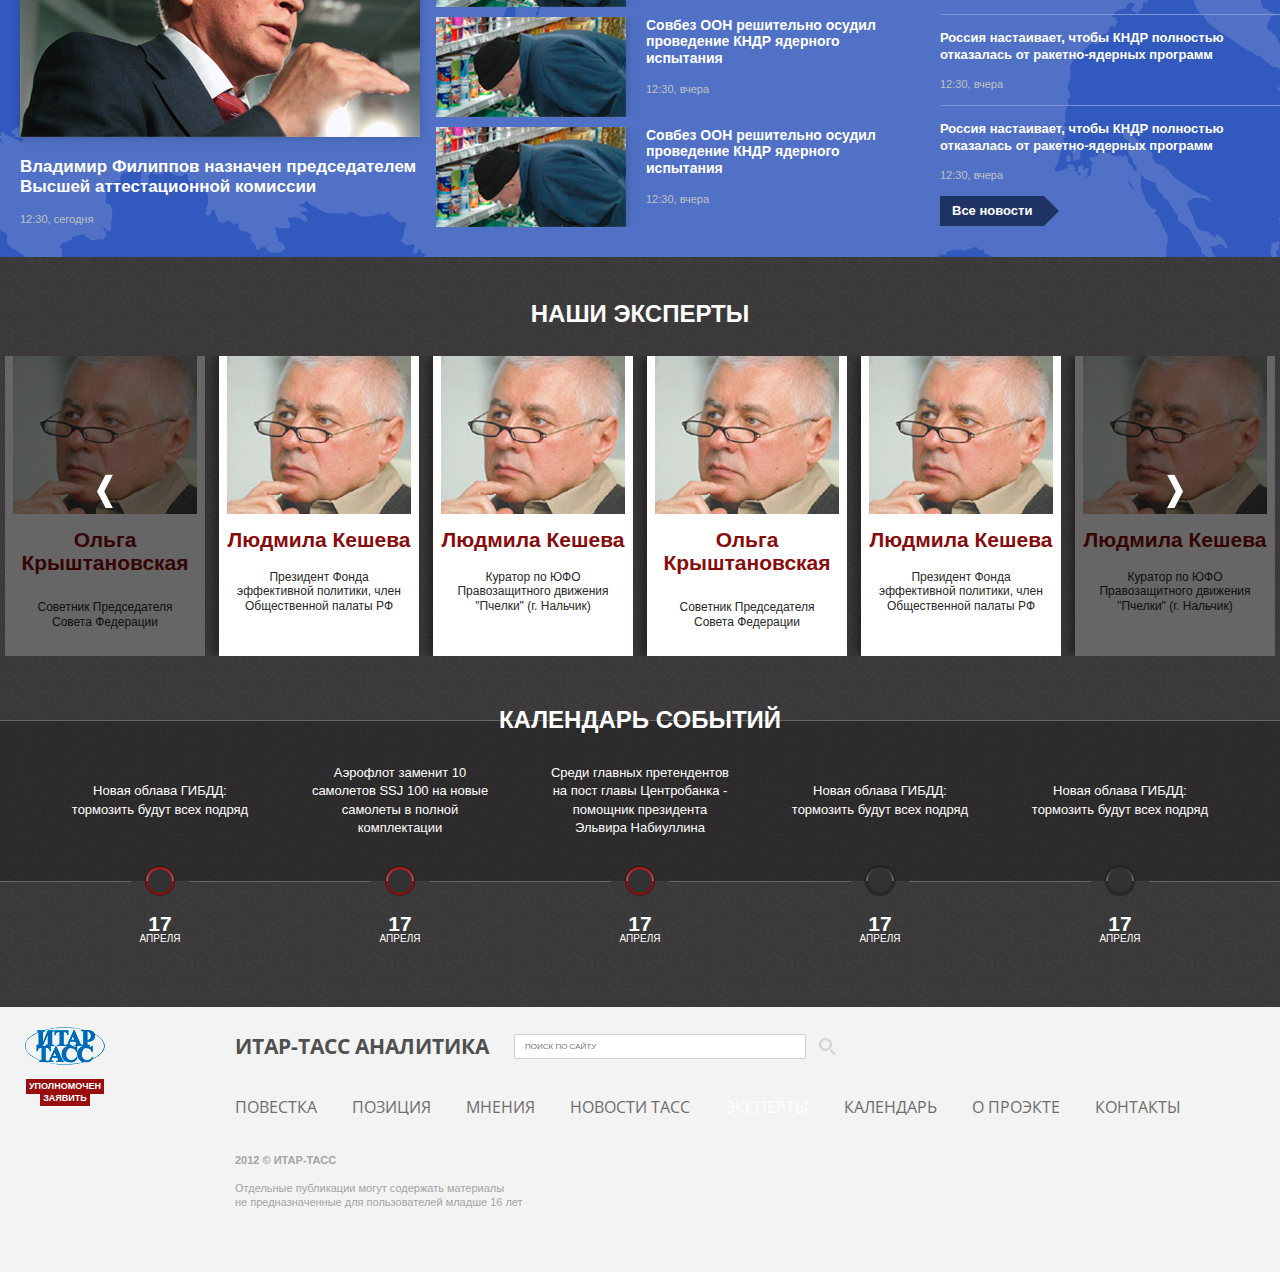
==== commit e0df1ab3: "all sliders are done" ====
--- a/index.html
+++ b/index.html
@@ -120,46 +120,92 @@
 				<div class="title">
 					<h2 class="h2">повестка дня</h2>
 					<div class="nav-btns">
-						<button class="nav-btns__prev disabled"></button>
-						<button class="nav-btns__next"></button>
+						<button class="nav-btns__prev js-sl-ag-prev"></button>
+						<button class="nav-btns__next js-sl-ag-next"></button>
 					</div>
 				</div>
 				<div class="agenda">
-					<ul class="agenda__list">
-						<li class="agenda__item">
-							<a href="#"><img src="img/pic4.jpg" alt=""></a>
-							<a href="#">Следственный комитет вызвал депутата Госдумы Олега Михеева на допрос в качестве подозреваемого</a>
-							<div class="agenda__meta">
-								<ul>
-									<li>12:30 / сегодня</li>
-									<li><a href="#"><strong>92 мнения<i></i></strong></a></li>
-									<li><a href="#">Читать</a></li>
-								</ul>
-							</div>
-						</li>
-						<li class="agenda__item">
-							<a href="#"><img src="img/pic4.jpg" alt=""></a>
-							<a href="#">Следственный комитет вызвал депутата Госдумы Олега Михеева на допрос в качестве подозреваемого</a>
-							<div class="agenda__meta">
-								<ul>
-									<li>12:30 / сегодня</li>
-									<li><a href="#"><strong>2 мнения<i></i></strong></a></li>
-									<li><a href="#">Читать</a></li>
-								</ul>
-							</div>
-						</li>
-						<li class="agenda__item">
-							<a href="#"><img src="img/pic4.jpg" alt=""></a>
-							<a href="#">Следственный комитет вызвал депутата Госдумы Олега Михеева на допрос в качестве подозреваемого</a>
-							<div class="agenda__meta">
-								<ul>
-									<li>12:30 / сегодня</li>
-									<li><a href="#"><strong>192 мнения<i></i></strong></a></li>
-									<li><a href="#">Читать</a></li>
-								</ul>
-							</div>
-						</li>
-					</ul>
+					<div class="agenda__slider js-sl-ag">
+						<ul class="agenda__list js-sl-ag-items">
+							<li class="agenda__item">
+								<a href="#"><img src="img/pic4.jpg" alt=""></a>
+								<a href="#">Следственный комитет вызвал депутата Госдумы Олега Михеева на допрос в качестве подозреваемого</a>
+								<div class="agenda__meta">
+									<ul>
+										<li>12:30 / сегодня</li>
+										<li><a href="#"><strong>92 мнения<i></i></strong></a></li>
+										<li><a href="#">Читать</a></li>
+									</ul>
+								</div>
+							</li>
+							<li class="agenda__item">
+								<a href="#"><img src="img/pic4.jpg" alt=""></a>
+								<a href="#">Следственный комитет вызвал депутата Госдумы Олега Михеева на допрос в качестве подозреваемого</a>
+								<div class="agenda__meta">
+									<ul>
+										<li>12:30 / сегодня</li>
+										<li><a href="#"><strong>2 мнения<i></i></strong></a></li>
+										<li><a href="#">Читать</a></li>
+									</ul>
+								</div>
+							</li>
+							<li class="agenda__item">
+								<a href="#"><img src="img/pic4.jpg" alt=""></a>
+								<a href="#">Следственный комитет вызвал депутата Госдумы Олега Михеева на допрос в качестве подозреваемого</a>
+								<div class="agenda__meta">
+									<ul>
+										<li>12:30 / сегодня</li>
+										<li><a href="#"><strong>192 мнения<i></i></strong></a></li>
+										<li><a href="#">Читать</a></li>
+									</ul>
+								</div>
+							</li>
+							<li class="agenda__item">
+								<a href="#"><img src="img/pic4.jpg" alt=""></a>
+								<a href="#">Следственный комитет вызвал депутата Госдумы Олега Михеева на допрос в качестве подозреваемого</a>
+								<div class="agenda__meta">
+									<ul>
+										<li>12:30 / сегодня</li>
+										<li><a href="#"><strong>2 мнения<i></i></strong></a></li>
+										<li><a href="#">Читать</a></li>
+									</ul>
+								</div>
+							</li>
+							<li class="agenda__item">
+								<a href="#"><img src="img/pic4.jpg" alt=""></a>
+								<a href="#">Следственный комитет вызвал депутата Госдумы Олега Михеева на допрос в качестве подозреваемого</a>
+								<div class="agenda__meta">
+									<ul>
+										<li>12:30 / сегодня</li>
+										<li><a href="#"><strong>192 мнения<i></i></strong></a></li>
+										<li><a href="#">Читать</a></li>
+									</ul>
+								</div>
+							</li>
+							<li class="agenda__item">
+								<a href="#"><img src="img/pic4.jpg" alt=""></a>
+								<a href="#">Следственный комитет вызвал депутата Госдумы Олега Михеева на допрос в качестве подозреваемого</a>
+								<div class="agenda__meta">
+									<ul>
+										<li>12:30 / сегодня</li>
+										<li><a href="#"><strong>2 мнения<i></i></strong></a></li>
+										<li><a href="#">Читать</a></li>
+									</ul>
+								</div>
+							</li>
+							<li class="agenda__item">
+								<a href="#"><img src="img/pic4.jpg" alt=""></a>
+								<a href="#">Следственный комитет вызвал депутата Госдумы Олега Михеева на допрос в качестве подозреваемого</a>
+								<div class="agenda__meta">
+									<ul>
+										<li>12:30 / сегодня</li>
+										<li><a href="#"><strong>192 мнения<i></i></strong></a></li>
+										<li><a href="#">Читать</a></li>
+									</ul>
+								</div>
+							</li>
+						</ul>
+					</div>
 				</div>
 			</div>
 			<!-- END .block -->
@@ -168,73 +214,135 @@
 				<div class="title">
 					<h2 class="h2">рейтинг мнений</h2>
 					<div class="nav-btns">
-						<button class="nav-btns__prev disabled"></button>
-						<button class="nav-btns__next"></button>
+						<button class="nav-btns__prev js-sl-to-prev"></button>
+						<button class="nav-btns__next js-sl-to-next"></button>
 					</div>
 				</div>
 				<div class="top-opinions">
-					<ul class="top-opinions__list">
-						<li class="top-opinions__item">
-							<div class="top-opinions__pic">
-								<a href="#"><img src="img/pic5.jpg" alt=""></a>
-							</div>
-							<div class="top-opinions__info">
-								<a href="#">
-									<span>Kevin Shults</span>
-									<p>«Отличным поводом для судебного разбирательства послужила фраза»</p>
-									<i></i>
-								</a>
-							</div>
-							<div class="top-opinions__link">
-								<a href="#">Госдума «приняла антитабачный» закон</a>
-							</div>
-						</li>
-						<li class="top-opinions__item">
-							<div class="top-opinions__pic">
-								<a href="#"><img src="img/pic5.jpg" alt=""></a>
-							</div>
-							<div class="top-opinions__info">
-								<a href="#">
-									<span>Kevin Shults</span>
-									<p>«Отличным поводом для судебного разбирательства послужила фраза»</p>
-									<i></i>
-								</a>
-							</div>
-							<div class="top-opinions__link">
-								<a href="#">Защита Браудера и Магнитского оказалась не готова к слушаниям по делу, они отложены на 22 марта</a>
-							</div>
-						</li>
-						<li class="top-opinions__item">
-							<div class="top-opinions__pic">
-								<a href="#"><img src="img/pic5.jpg" alt=""></a>
-							</div>
-							<div class="top-opinions__info">
-								<a href="#">
-									<span>Kevin Shults</span>
-									<p>«Отличным поводом для судебного разбирательства послужила фраза»</p>
-									<i></i>
-								</a>
-							</div>
-							<div class="top-opinions__link">
-								<a href="#">Cуд вынес двум режиссерам, чья халатность повлекла глобальный упадок культуры в России</a>
-							</div>
-						</li>
-						<li class="top-opinions__item">
-							<div class="top-opinions__pic">
-								<a href="#"><img src="img/pic5.jpg" alt=""></a>
-							</div>
-							<div class="top-opinions__info">
-								<a href="#">
-									<span>Kevin Shults</span>
-									<p>«Отличным поводом для судебного разбирательства послужила фраза»</p>
-									<i></i>
-								</a>
-							</div>
-							<div class="top-opinions__link">
-								<a href="#">Защита Браудера и Магнитского оказалась не готова к слушаниям по делу, они отложены на 22 марта</a>
-							</div>
-						</li>
-					</ul>
+					<div class="top-opinions__slider js-sl-to">
+						<ul class="top-opinions__list js-sl-to-items">
+							<li class="top-opinions__item">
+								<div class="top-opinions__pic">
+									<a href="#"><img src="img/pic5.jpg" alt=""></a>
+								</div>
+								<div class="top-opinions__info">
+									<a href="#">
+										<span>Kevin Shults</span>
+										<p>«Отличным поводом для судебного разбирательства послужила фраза»</p>
+										<i></i>
+									</a>
+								</div>
+								<div class="top-opinions__link">
+									<a href="#">Госдума «приняла антитабачный» закон</a>
+								</div>
+							</li>
+							<li class="top-opinions__item">
+								<div class="top-opinions__pic">
+									<a href="#"><img src="img/pic5.jpg" alt=""></a>
+								</div>
+								<div class="top-opinions__info">
+									<a href="#">
+										<span>Kevin Shults</span>
+										<p>«Отличным поводом для судебного разбирательства послужила фраза»</p>
+										<i></i>
+									</a>
+								</div>
+								<div class="top-opinions__link">
+									<a href="#">Защита Браудера и Магнитского оказалась не готова к слушаниям по делу, они отложены на 22 марта</a>
+								</div>
+							</li>
+							<li class="top-opinions__item">
+								<div class="top-opinions__pic">
+									<a href="#"><img src="img/pic5.jpg" alt=""></a>
+								</div>
+								<div class="top-opinions__info">
+									<a href="#">
+										<span>Kevin Shults</span>
+										<p>«Отличным поводом для судебного разбирательства послужила фраза»</p>
+										<i></i>
+									</a>
+								</div>
+								<div class="top-opinions__link">
+									<a href="#">Cуд вынес двум режиссерам, чья халатность повлекла глобальный упадок культуры в России</a>
+								</div>
+							</li>
+							<li class="top-opinions__item">
+								<div class="top-opinions__pic">
+									<a href="#"><img src="img/pic5.jpg" alt=""></a>
+								</div>
+								<div class="top-opinions__info">
+									<a href="#">
+										<span>Kevin Shults</span>
+										<p>«Отличным поводом для судебного разбирательства послужила фраза»</p>
+										<i></i>
+									</a>
+								</div>
+								<div class="top-opinions__link">
+									<a href="#">Защита Браудера и Магнитского оказалась не готова к слушаниям по делу, они отложены на 22 марта</a>
+								</div>
+							</li>
+							<li class="top-opinions__item">
+								<div class="top-opinions__pic">
+									<a href="#"><img src="img/pic5.jpg" alt=""></a>
+								</div>
+								<div class="top-opinions__info">
+									<a href="#">
+										<span>Kevin Shults</span>
+										<p>«Отличным поводом для судебного разбирательства послужила фраза»</p>
+										<i></i>
+									</a>
+								</div>
+								<div class="top-opinions__link">
+									<a href="#">Cуд вынес двум режиссерам, чья халатность повлекла глобальный упадок культуры в России</a>
+								</div>
+							</li>
+							<li class="top-opinions__item">
+								<div class="top-opinions__pic">
+									<a href="#"><img src="img/pic5.jpg" alt=""></a>
+								</div>
+								<div class="top-opinions__info">
+									<a href="#">
+										<span>Kevin Shults</span>
+										<p>«Отличным поводом для судебного разбирательства послужила фраза»</p>
+										<i></i>
+									</a>
+								</div>
+								<div class="top-opinions__link">
+									<a href="#">Защита Браудера и Магнитского оказалась не готова к слушаниям по делу, они отложены на 22 марта</a>
+								</div>
+							</li>
+							<li class="top-opinions__item">
+								<div class="top-opinions__pic">
+									<a href="#"><img src="img/pic5.jpg" alt=""></a>
+								</div>
+								<div class="top-opinions__info">
+									<a href="#">
+										<span>Kevin Shults</span>
+										<p>«Отличным поводом для судебного разбирательства послужила фраза»</p>
+										<i></i>
+									</a>
+								</div>
+								<div class="top-opinions__link">
+									<a href="#">Cуд вынес двум режиссерам, чья халатность повлекла глобальный упадок культуры в России</a>
+								</div>
+							</li>
+							<li class="top-opinions__item">
+								<div class="top-opinions__pic">
+									<a href="#"><img src="img/pic5.jpg" alt=""></a>
+								</div>
+								<div class="top-opinions__info">
+									<a href="#">
+										<span>Kevin Shults</span>
+										<p>«Отличным поводом для судебного разбирательства послужила фраза»</p>
+										<i></i>
+									</a>
+								</div>
+								<div class="top-opinions__link">
+									<a href="#">Защита Браудера и Магнитского оказалась не готова к слушаниям по делу, они отложены на 22 марта</a>
+								</div>
+							</li>
+						</ul>
+					</div>
 				</div>
 			</div>
 			<!-- END .block -->
--- a/css/screen.css
+++ b/css/screen.css
@@ -272,18 +272,20 @@
 .main-author__all { padding: 7px 0 9px 0; text-align: right; }
 .main-author__all a { font-size: 10px; color: white; }
 
-.agenda { margin-bottom: 56px; padding: 18px 10px 23px 10px; background: #ececec; border-radius: 0 0 3px 3px; }
-
-.agenda__list { font-size: 0; }
-
-.agenda__item { position: relative; display: inline-block; width: 260px; height: 302px; padding: 0 10px; vertical-align: top; }
+.agenda { position: relative; height: 302px; margin-bottom: 56px; padding: 18px 20px 23px 20px; background: #ececec; border-radius: 0 0 3px 3px; }
+
+.agenda__slider { position: relative; width: 820px; height: 360px; overflow: hidden; }
+
+.agenda__list { position: absolute; width: 2000em; }
+
+.agenda__item { position: relative; float: left; width: 260px; height: 302px; margin-right: 20px; }
 .agenda__item img { display: block; margin-bottom: 15px; }
 .agenda__item a { font-size: 17px; font-weight: bold; line-height: 1.1; color: #0d46a4; }
 .agenda__item li { font-size: 10px; }
 .agenda__item li a { font-size: 10px; color: white; }
 .agenda__item li strong { font-size: 11px; }
 
-.agenda__meta { position: absolute; bottom: -55px; left: 10px; width: 260px; height: 32px; border-radius: 0 0 3px 3px; background: url('[data-uri]'); background: -webkit-gradient(linear, 50% 0%, 50% 100%, color-stop(0%, #a50e0f), color-stop(100%, #6f0d12)); background: -webkit-linear-gradient(#a50e0f, #6f0d12); background: -moz-linear-gradient(#a50e0f, #6f0d12); background: -o-linear-gradient(#a50e0f, #6f0d12); background: linear-gradient(#a50e0f, #6f0d12); box-shadow: rgba(0, 0, 0, 0.45) 0 25px 20px -15px inset; }
+.agenda__meta { position: absolute; bottom: -55px; left: 0; width: 260px; height: 32px; border-radius: 0 0 3px 3px; background: url('[data-uri]'); background: -webkit-gradient(linear, 50% 0%, 50% 100%, color-stop(0%, #a50e0f), color-stop(100%, #6f0d12)); background: -webkit-linear-gradient(#a50e0f, #6f0d12); background: -moz-linear-gradient(#a50e0f, #6f0d12); background: -o-linear-gradient(#a50e0f, #6f0d12); background: linear-gradient(#a50e0f, #6f0d12); box-shadow: rgba(0, 0, 0, 0.45) 0 25px 20px -15px inset; }
 .agenda__meta ul { margin: 8px 0 5px; font-size: 0; text-align: center; }
 .agenda__meta li { display: inline-block; height: 19px; padding: 0 10px; border-left: 1px solid #70070c; box-shadow: #8f0b0d -1px 0 0; vertical-align: top; line-height: 19px; }
 .agenda__meta li:first-child { box-shadow: none; border: none; color: #caa3a3; }
@@ -302,10 +304,11 @@
 .top-opinions_aside .nav-btns button:first-child { margin: 0; }
 .top-opinions_aside .nav-btns strong { width: 140px; font-size: 12px; text-transform: uppercase; }
 
-.top-opinions__list { overflow: hidden; }
-
-.top-opinions__item { float: left; width: 193px; margin-left: 16px; }
-.top-opinions__item:first-child { margin: 0; }
+.top-opinions__slider { position: relative; width: 820px; height: 300px; overflow: hidden; }
+
+.top-opinions__list { position: absolute; width: 2000em; }
+
+.top-opinions__item { float: left; width: 193px; margin-right: 16px; }
 
 .top-opinions__pic img { display: block; border-radius: 2px 2px 0 0; }
 
